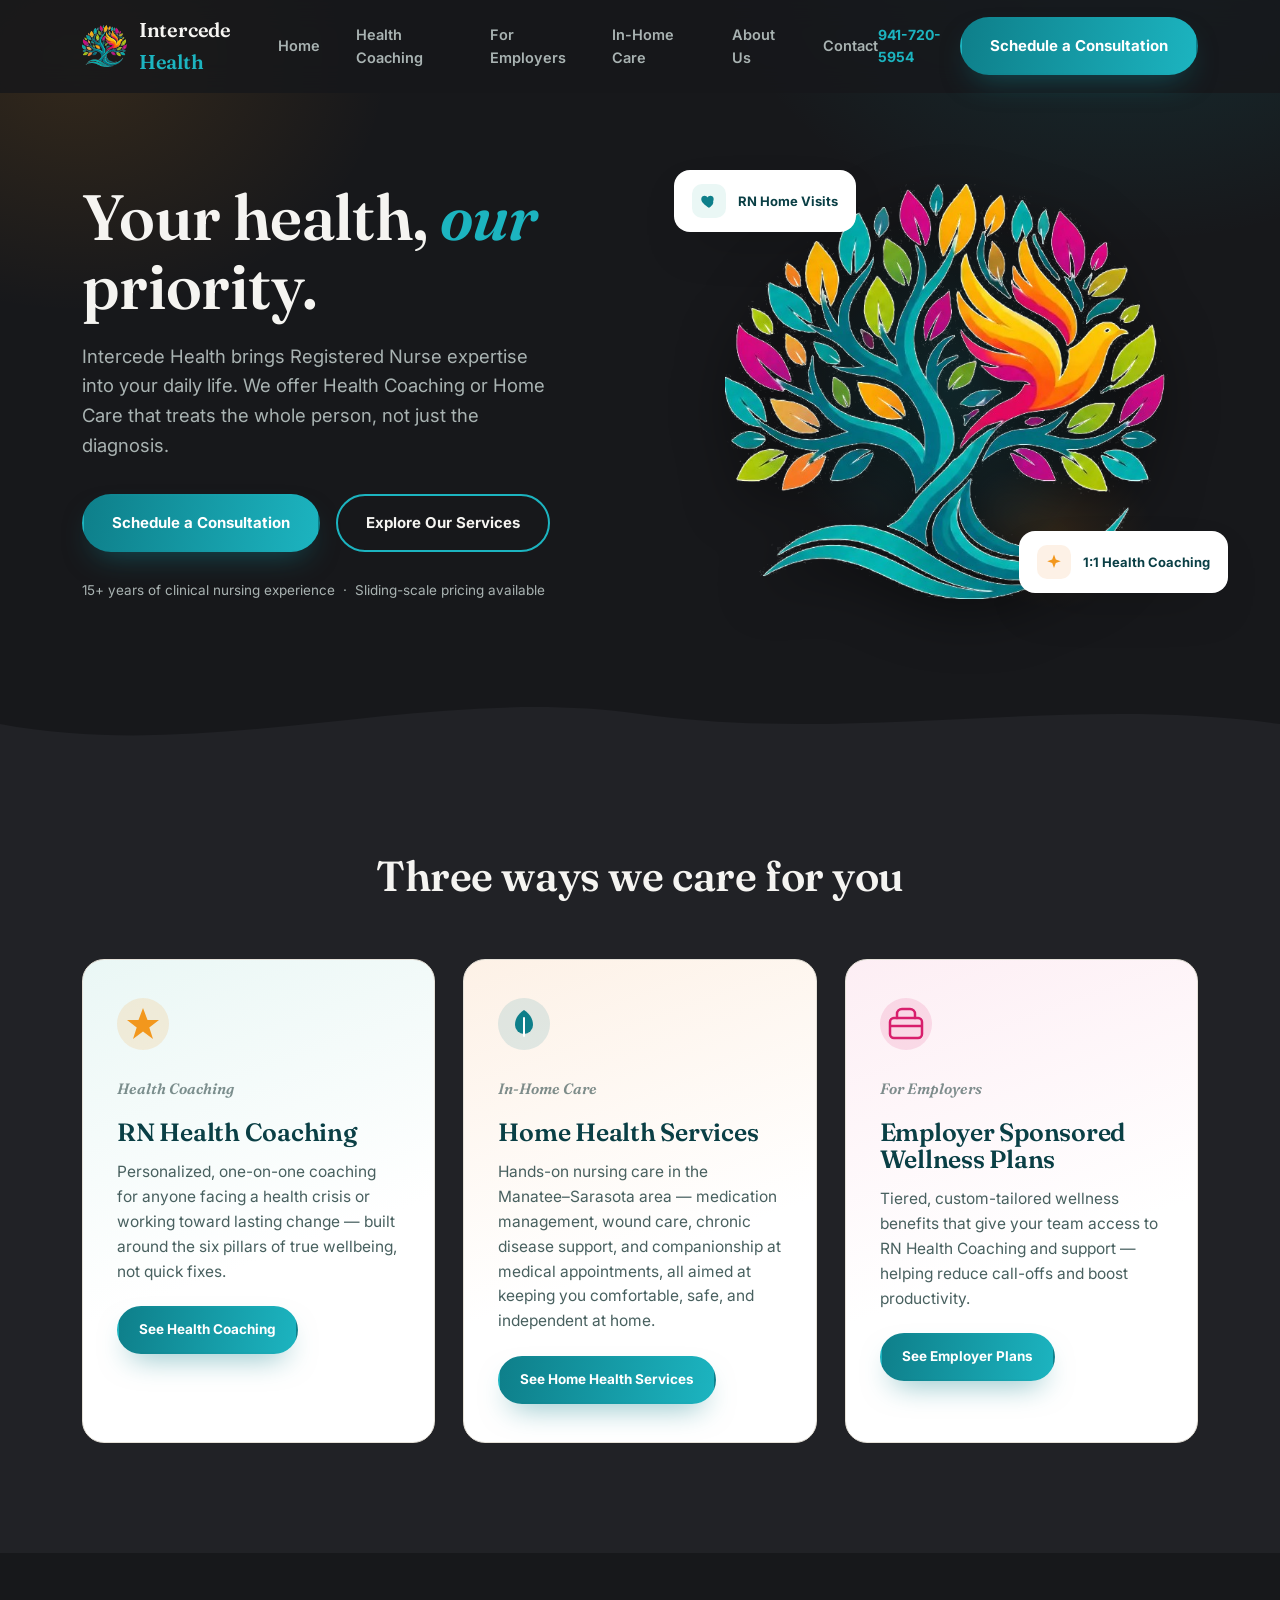
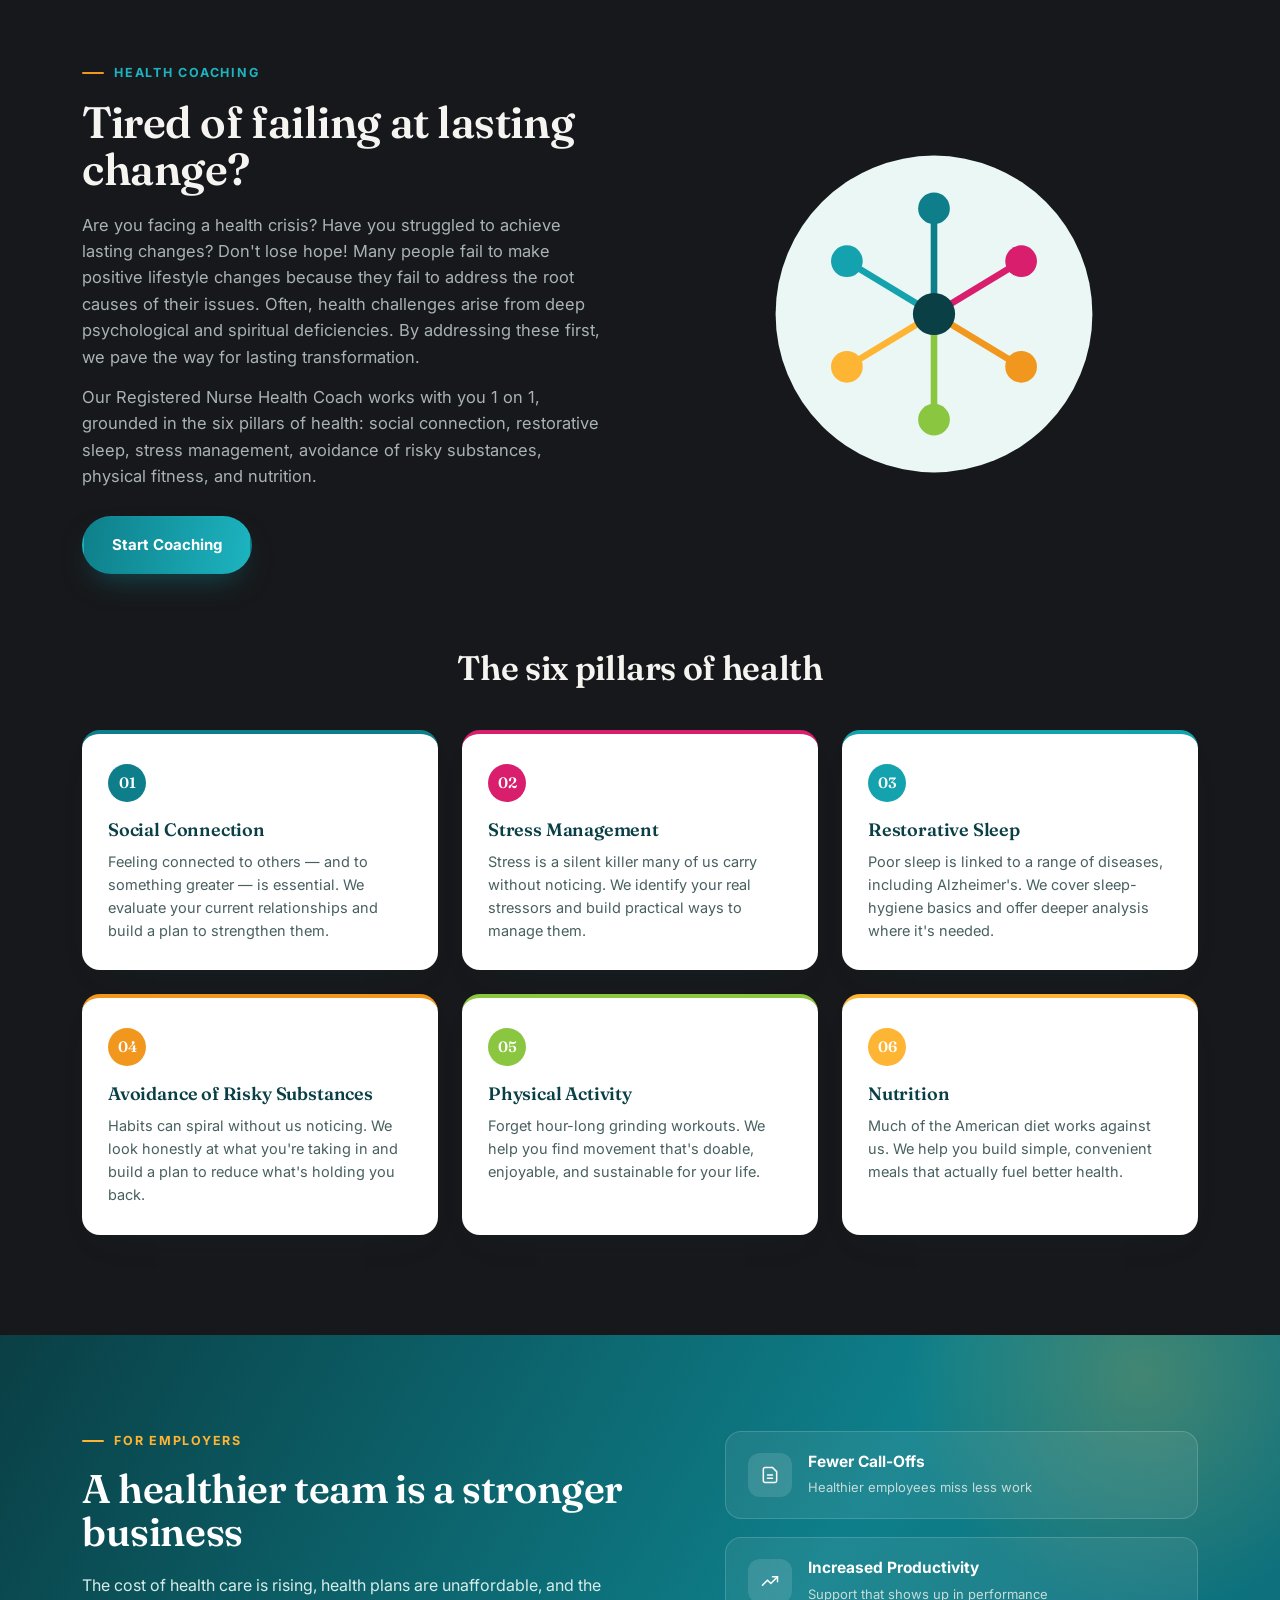
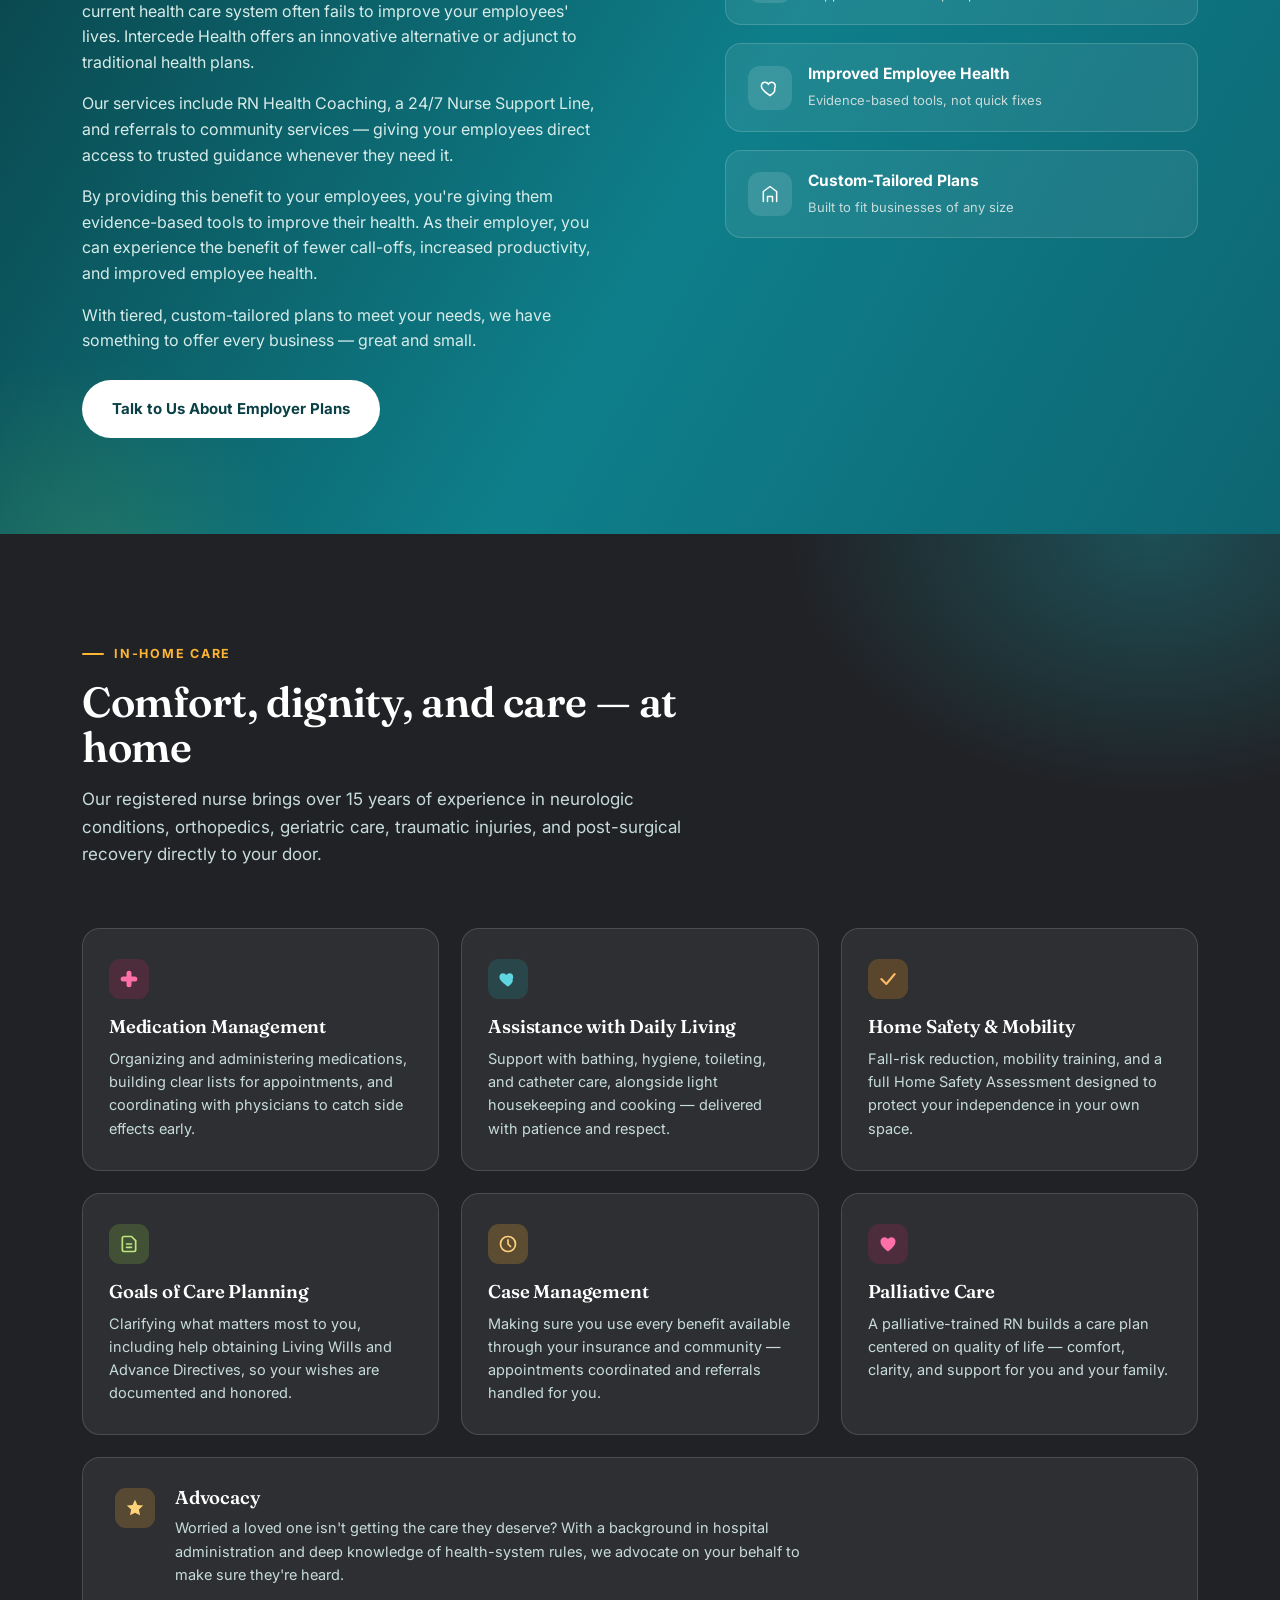
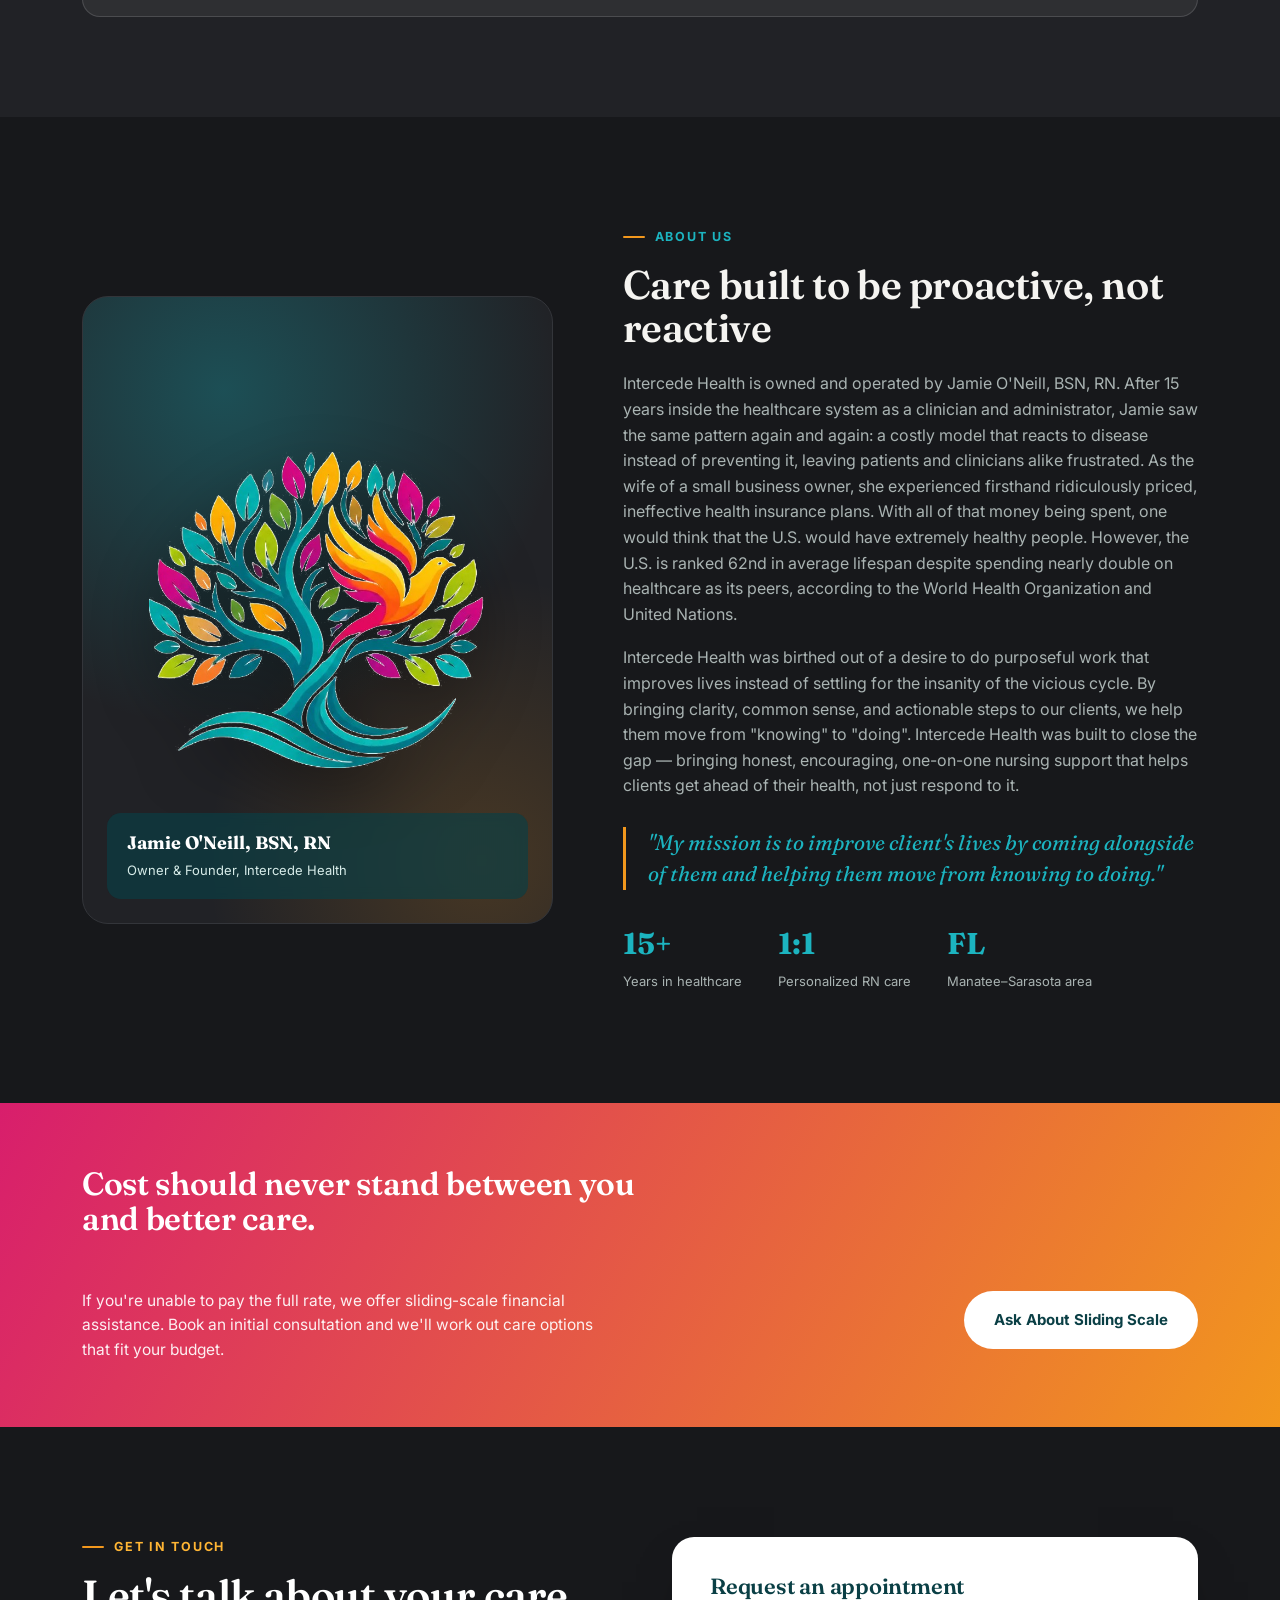
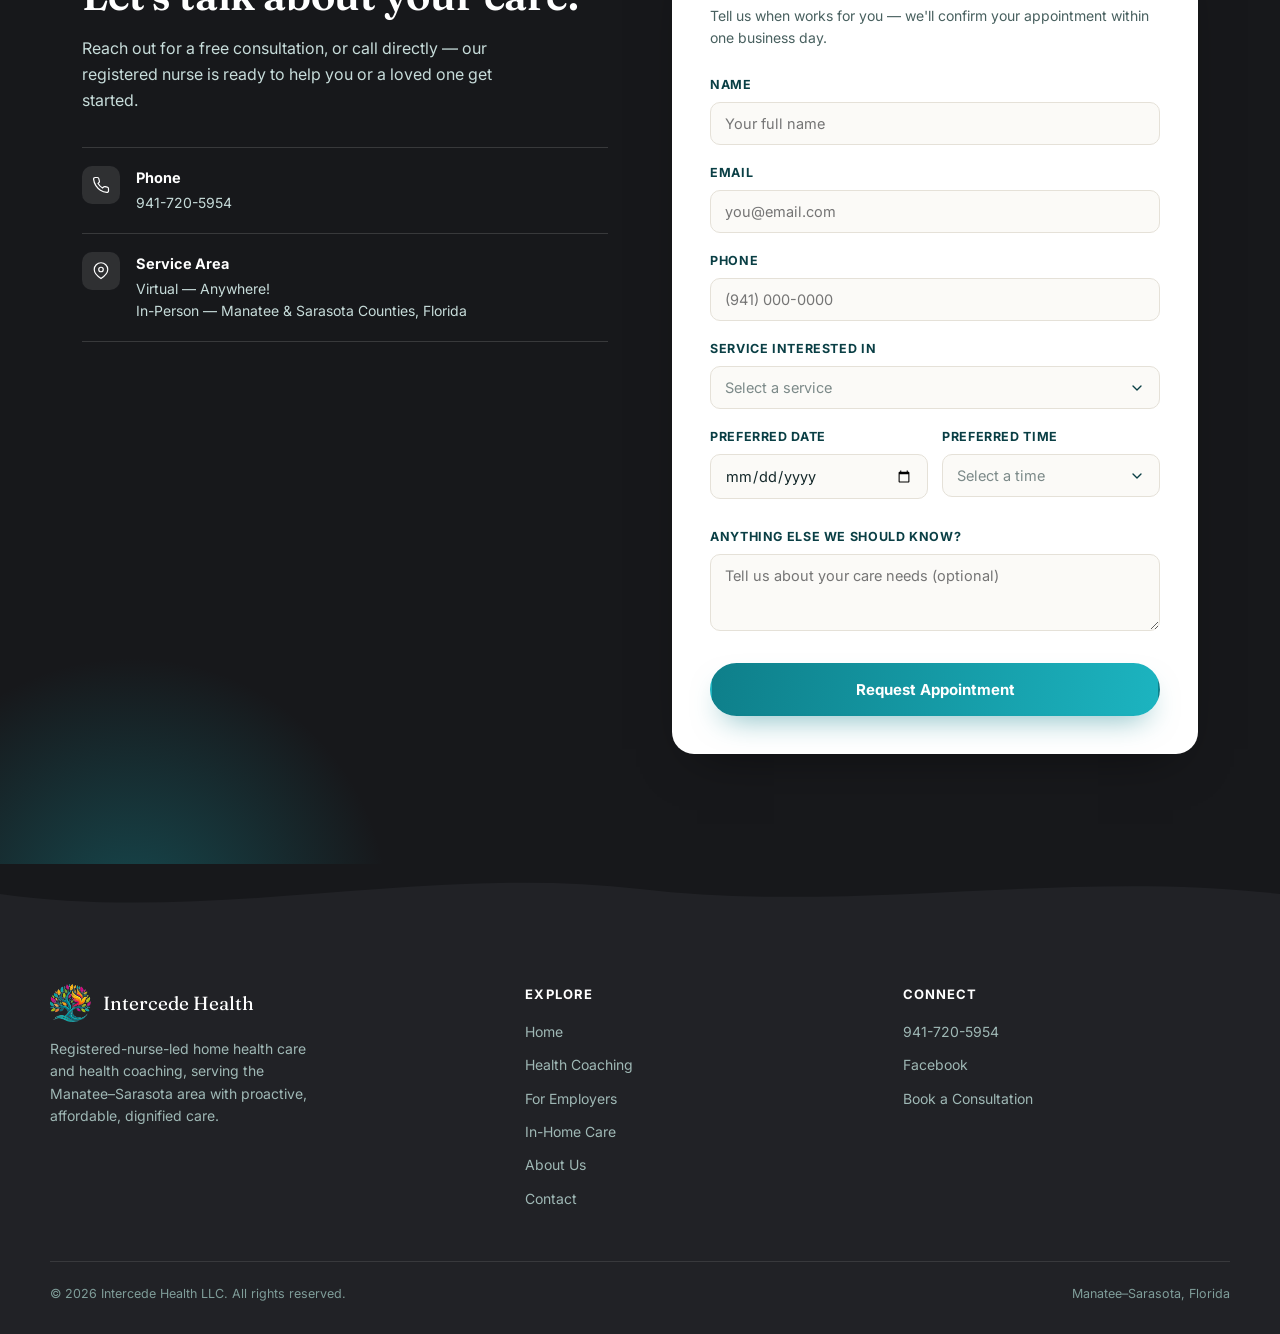
==== index.html @ 836ee320 "Rename index (37).html to index.html" ====
<!DOCTYPE html>
<html lang="en">
<head>
<meta charset="UTF-8">
<meta name="viewport" content="width=device-width, initial-scale=1.0">
<title>Intercede Health — Your Health, Our Priority</title>
<meta name="description" content="Registered-nurse-led in-home care and health coaching for the Manatee–Sarasota area. Proactive, dignified, affordable care from Intercede Health.">
<link rel="icon" type="image/png" id="favicon">
<link rel="preconnect" href="https://fonts.googleapis.com">
<link rel="preconnect" href="https://fonts.gstatic.com" crossorigin>
<link href="https://fonts.googleapis.com/css2?family=Fraunces:ital,opsz,wght@0,9..144,400;0,9..144,500;0,9..144,600;0,9..144,700;1,9..144,500&family=Inter:wght@400;500;600;700;800&display=swap" rel="stylesheet">
<style>
  :root{
    --teal-deep:   #0a3f45;
    --teal:        #0e7f8a;
    --teal-bright: #1cb4c0;
    --magenta:     #d81e6c;
    --orange:      #f2971d;
    --gold:        #ffb534;
    --green:       #8ac640;
    --cream:       #17181b;
    --paper:       #212226;
    --ink:         #f2f1ee;
    --ink-soft:    #a9b3b2;
    --heading:     #f5f4f1;
    --line:        #33353a;
    --line-light:  #e5e1d8;
    --ink-dark:    #14282a;
    --ink-soft-dark: #48605f;
    --shadow: 0 20px 50px -25px rgba(0,0,0,0.55);
    --ease: cubic-bezier(.22,1,.36,1);
  }

  *{margin:0;padding:0;box-sizing:border-box;}
  html{scroll-behavior:smooth;}
  body{
    font-family:'Inter',sans-serif;
    color:var(--ink);
    background:var(--cream);
    line-height:1.6;
    -webkit-font-smoothing:antialiased;
    overflow-x:hidden;
  }
  h1,h2,h3,h4{
    font-family:'Fraunces',serif;
    font-weight:600;
    line-height:1.08;
    letter-spacing:-0.01em;
    color:var(--heading);
  }
  a{color:inherit;text-decoration:none;}
  img{max-width:100%;display:block;}
  .wrap{max-width:1180px;margin:0 auto;padding:0 32px;}
  .eyebrow{
    font-family:'Inter',sans-serif;
    font-size:12.5px;
    font-weight:700;
    letter-spacing:0.14em;
    text-transform:uppercase;
    color:var(--teal-bright);
    display:flex;
    align-items:center;
    gap:10px;
    margin-bottom:16px;
  }
  .eyebrow::before{
    content:"";
    width:22px;height:2px;
    background:var(--orange);
    display:inline-block;
    border-radius:2px;
  }
  section{position:relative;}
  .btn{
    display:inline-flex;
    align-items:center;
    gap:10px;
    font-family:'Inter',sans-serif;
    font-weight:700;
    font-size:15px;
    padding:15px 28px;
    border-radius:100px;
    cursor:pointer;
    border:2px solid transparent;
    transition:transform .35s var(--ease), box-shadow .35s var(--ease), background .3s ease, color .3s ease;
    white-space:nowrap;
  }
  .btn-primary{
    background:linear-gradient(100deg,var(--teal) 0%, var(--teal-bright) 100%);
    color:#fff;
    box-shadow:0 14px 30px -12px rgba(14,127,138,0.55);
  }
  .btn-primary:hover{transform:translateY(-2px);box-shadow:0 18px 34px -12px rgba(14,127,138,0.65);}
  .btn-ghost{
    border-color:var(--teal-bright);
    color:var(--heading);
    background:transparent;
  }
  .btn-ghost:hover{background:var(--teal-bright);color:#0a1213;transform:translateY(-2px);}
  .btn-light{
    background:#fff;
    color:var(--teal-deep);
  }
  .btn-light:hover{transform:translateY(-2px);box-shadow:0 14px 30px -10px rgba(0,0,0,0.35);}

  /* ---------- NAV ---------- */
  header{
    position:fixed;top:0;left:0;right:0;z-index:100;
    background:rgba(23,24,27,0.82);
    backdrop-filter:blur(14px);
    -webkit-backdrop-filter:blur(14px);
    border-bottom:1px solid transparent;
    transition:border-color .3s ease, background .3s ease;
  }
  header.scrolled{border-bottom-color:var(--line);background:rgba(23,24,27,0.95);}
  .nav{
    display:flex;align-items:center;justify-content:space-between;
    padding:14px 32px;max-width:1180px;margin:0 auto;
  }
  .brand{display:flex;align-items:center;gap:12px;}
  .brand img{height:42px;width:auto;}
  .brand-word{font-family:'Fraunces',serif;font-weight:600;font-size:20px;color:var(--heading);letter-spacing:-0.01em;}
  .brand-word span{color:var(--teal-bright);}
  nav.links{display:flex;align-items:center;gap:36px;}
  nav.links a{
    font-size:14.5px;font-weight:600;color:var(--ink-soft);
    position:relative;padding:4px 0;
    transition:color .25s ease;
  }
  nav.links a::after{
    content:"";position:absolute;left:0;bottom:0;height:2px;width:0;
    background:var(--orange);transition:width .3s var(--ease);
  }
  nav.links a:hover{color:var(--teal-bright);}
  nav.links a:hover::after{width:100%;}
  .nav-cta{display:flex;align-items:center;gap:18px;}
  .nav-phone{font-size:14px;font-weight:700;color:var(--teal-bright);display:flex;align-items:center;gap:8px;}
  .burger{display:none;background:none;border:none;cursor:pointer;padding:6px;}
  .burger span{display:block;width:24px;height:2px;background:var(--heading);margin:5px 0;border-radius:2px;}
  .mobile-panel{
    display:none;position:fixed;inset:0;z-index:99;background:var(--cream);
    padding:110px 32px 40px;flex-direction:column;gap:26px;
  }
  .mobile-panel.open{display:flex;}
  .mobile-panel a{font-family:'Fraunces',serif;font-size:26px;color:var(--heading);}

  /* ---------- HERO ---------- */
  .hero{
    padding:140px 0 0;
    background:
      radial-gradient(680px 480px at 88% -6%, rgba(20,163,174,0.16), transparent 60%),
      radial-gradient(520px 420px at 6% 8%, rgba(242,151,29,0.13), transparent 60%),
      var(--cream);
    overflow:hidden;
  }
  .hero-grid{
    display:grid;grid-template-columns:1.05fr 0.95fr;gap:56px;align-items:center;
    max-width:1180px;margin:0 auto;padding:0 32px 40px;
  }
  .hero h1{font-size:clamp(38px,5vw,64px);margin-bottom:22px;}
  .hero h1 em{font-style:italic;color:var(--teal-bright);}
  .hero p.lead{font-size:18.5px;color:var(--ink-soft);max-width:480px;margin-bottom:34px;}
  .hero-actions{display:flex;gap:16px;flex-wrap:wrap;align-items:center;}
  .hero-note{margin-top:28px;display:flex;gap:14px;align-items:center;font-size:13.5px;color:var(--ink-soft);}

  .hero-art{position:relative;aspect-ratio:1/1;display:flex;align-items:center;justify-content:center;}
  .hero-art .logo-panel{
    position:relative;width:100%;height:100%;
    display:flex;align-items:center;justify-content:center;padding:6%;
    background:
      radial-gradient(closest-side, rgba(20,163,174,0.20), transparent 70%),
      radial-gradient(closest-side at 72% 78%, rgba(242,151,29,0.12), transparent 68%);
  }
  .hero-art .logo-panel img{width:100%;height:100%;object-fit:contain;filter:drop-shadow(0 14px 26px rgba(0,0,0,0.5));}
  .float-card{
    position:absolute;background:#fff;border-radius:16px;padding:14px 18px;
    box-shadow:var(--shadow);display:flex;align-items:center;gap:12px;
    font-size:13px;font-weight:700;color:var(--teal-deep);
    animation:bob 6s ease-in-out infinite;
  }
  .float-card.c1{top:6%;left:-4%;animation-delay:.2s;}
  .float-card.c2{bottom:10%;right:-6%;animation-delay:1.4s;}
  .float-card .ic{width:34px;height:34px;border-radius:10px;display:flex;align-items:center;justify-content:center;flex:none;}
  @keyframes bob{0%,100%{transform:translateY(0);}50%{transform:translateY(-10px);}}

  /* ---------- WAVE DIVIDER ---------- */
  .wave-div{display:block;width:100%;line-height:0;}
  .wave-div svg{width:100%;height:70px;display:block;}

  /* ---------- INTRO / TWO PILLARS ---------- */
  .intro{background:var(--paper);padding:100px 0 110px;}
  .intro-head{max-width:640px;margin:0 auto 60px;text-align:center;}
  .intro-head h2{font-size:clamp(30px,3.6vw,42px);}
  .intro-head p{color:var(--ink-soft);font-size:17px;margin-top:16px;}
  .pillars-two{display:grid;grid-template-columns:repeat(3,1fr);gap:28px;}
  .pillar-card{
    border-radius:22px;padding:38px 34px;position:relative;overflow:hidden;
    border:1px solid var(--line);
    transition:transform .4s var(--ease), box-shadow .4s var(--ease);
  }
  .pillar-card:hover{transform:translateY(-6px);box-shadow:var(--shadow);}
  .pillar-card{border-color:var(--line-light);}
  .pillar-card.a{background:linear-gradient(160deg,#eaf7f5 0%, #ffffff 60%);}
  .pillar-card.b{background:linear-gradient(160deg,#fdf1e6 0%, #ffffff 60%);}
  .pillar-card.c{background:linear-gradient(160deg,#fdeef4 0%, #ffffff 60%);}
  .pillar-num{
    font-family:'Fraunces',serif;font-style:italic;font-size:15px;font-weight:600;
    color:var(--ink-soft-dark);opacity:.7;margin-bottom:18px;display:block;
  }
  .pillar-card h3{font-size:25px;margin-bottom:14px;color:var(--teal-deep);}
  .pillar-card p{color:var(--ink-soft-dark);font-size:15.5px;margin-bottom:22px;}
  .pillar-card .btn{font-size:13.5px;padding:11px 20px;}
  .leaf-ic{width:52px;height:52px;margin-bottom:20px;}

  /* ---------- SERVICES (in-home care) ---------- */
  .services{background:var(--paper);padding:110px 0 100px;color:#fff;position:relative;}
  .services::before{
    content:"";position:absolute;inset:0;
    background:radial-gradient(560px 400px at 90% 0%, rgba(20,163,174,0.35), transparent 65%);
    pointer-events:none;
  }
  .services .intro-head h2{color:#fff;}
  .services .intro-head p{color:#c7dcda;}
  .services .eyebrow{color:var(--gold);}
  .services .eyebrow::before{background:var(--gold);}
  .svc-grid{display:grid;grid-template-columns:repeat(3,1fr);gap:22px;position:relative;z-index:1;}
  .svc-card{
    background:rgba(255,255,255,0.06);
    border:1px solid rgba(255,255,255,0.14);
    border-radius:18px;padding:30px 26px;
    transition:transform .35s var(--ease), background .35s ease, border-color .35s ease;
  }
  .svc-card:hover{transform:translateY(-5px);background:rgba(255,255,255,0.1);border-color:rgba(255,255,255,0.3);}
  .svc-dot{width:40px;height:40px;border-radius:11px;margin-bottom:18px;display:flex;align-items:center;justify-content:center;}
  .svc-card h4{color:#fff;font-size:18.5px;margin-bottom:10px;font-weight:600;}
  .svc-card p{color:#c7dcda;font-size:14.5px;}

  /* ---------- COACHING / SIX PILLARS ---------- */
  .coaching{background:var(--cream);padding:110px 0 100px;}
  .coach-top{display:grid;grid-template-columns:1fr 1fr;gap:60px;align-items:center;margin-bottom:76px;}
  .coach-top h2{font-size:clamp(30px,3.6vw,44px);margin-bottom:18px;}
  .coach-top p{color:var(--ink-soft);font-size:16.5px;margin-bottom:14px;}
  .coach-visual{position:relative;aspect-ratio:4/3;}
  .coach-visual svg{width:100%;height:100%;}

  .pillar-cluster{display:grid;grid-template-columns:repeat(3,1fr);gap:24px;}
  .leaf-card{
    background:#fff;border-radius:18px;padding:30px 26px 28px;
    border-top:4px solid var(--c);
    box-shadow:0 16px 34px -22px rgba(10,63,69,0.28);
    transition:transform .35s var(--ease), box-shadow .35s var(--ease);
  }
  .leaf-card:hover{transform:translateY(-6px);box-shadow:var(--shadow);}
  .leaf-num{
    width:38px;height:38px;border-radius:50%;background:var(--c);
    color:#fff;display:flex;align-items:center;justify-content:center;
    font-family:'Fraunces',serif;font-weight:600;font-size:15px;margin-bottom:18px;
  }
  .leaf-card h4{font-size:18px;margin-bottom:10px;color:var(--teal-deep);}
  .leaf-card p{font-size:14.5px;color:var(--ink-soft-dark);}

  /* ---------- EMPLOYERS ---------- */
  .employers{
    background:linear-gradient(120deg,var(--teal-deep) 0%, var(--teal) 55%, #0d6672 100%);
    padding:96px 0;color:#fff;position:relative;overflow:hidden;
  }
  .employers::before{
    content:"";position:absolute;right:-8%;top:-25%;width:480px;height:480px;border-radius:50%;
    background:radial-gradient(circle,rgba(255,181,52,0.22),transparent 70%);
    pointer-events:none;
  }
  .employers::after{
    content:"";position:absolute;left:-10%;bottom:-30%;width:420px;height:420px;border-radius:50%;
    background:radial-gradient(circle,rgba(138,198,64,0.16),transparent 70%);
    pointer-events:none;
  }
  .employers .eyebrow{color:var(--gold);}
  .employers .eyebrow::before{background:var(--gold);}
  .employers-grid{display:grid;grid-template-columns:1.1fr 0.9fr;gap:64px;align-items:start;position:relative;z-index:1;}
  .employers h2{color:#fff;font-size:clamp(28px,3.4vw,40px);margin-bottom:20px;}
  .employers p{color:#d7ece9;font-size:16px;margin-bottom:16px;max-width:520px;}
  .employers .btn{margin-top:10px;}
  .employer-stats{display:flex;flex-direction:column;gap:18px;}
  .employer-stat{
    display:flex;align-items:center;gap:16px;
    background:rgba(255,255,255,0.07);border:1px solid rgba(255,255,255,0.16);
    border-radius:16px;padding:18px 22px;
  }
  .employer-stat .ic{
    width:44px;height:44px;border-radius:12px;background:rgba(255,255,255,0.12);
    display:flex;align-items:center;justify-content:center;flex:none;
  }
  .employer-stat strong{display:block;font-size:15.5px;color:#fff;font-weight:700;}
  .employer-stat span{font-size:13px;color:#c7dcda;}

  /* ---------- ABOUT / FOUNDER ---------- */
  .about{background:var(--cream);padding:110px 0;}
  .about-grid{display:grid;grid-template-columns:0.9fr 1.1fr;gap:70px;align-items:center;}
  .founder-art{position:relative;aspect-ratio:3/4;border-radius:26px;overflow:hidden;
    background:
      radial-gradient(120% 90% at 30% 15%, rgba(20,163,174,0.35), transparent 60%),
      radial-gradient(90% 70% at 85% 90%, rgba(242,151,29,0.18), transparent 65%),
      var(--paper);
    border:1px solid var(--line);
    display:flex;align-items:center;justify-content:center;padding:14%;
  }
  .founder-art img{position:relative;width:100%;height:auto;object-fit:contain;filter:drop-shadow(0 18px 30px rgba(0,0,0,0.45));}
  .founder-caption{
    position:absolute;left:24px;right:24px;bottom:24px;
    background:rgba(10,63,69,0.65);backdrop-filter:blur(6px);
    border-radius:14px;padding:16px 20px;color:#fff;
  }
  .founder-caption strong{font-family:'Fraunces',serif;font-size:18px;display:block;}
  .founder-caption span{font-size:13px;color:#d7ece9;}
  .about-copy h2{font-size:clamp(28px,3.4vw,40px);margin-bottom:22px;}
  .about-copy p{color:var(--ink-soft);font-size:16px;margin-bottom:18px;}
  .about-copy blockquote{
    font-family:'Fraunces',serif;font-style:italic;font-size:21px;color:var(--teal-bright);
    border-left:3px solid var(--orange);padding-left:22px;margin:28px 0;line-height:1.5;
  }
  .about-stats{display:flex;gap:36px;margin-top:30px;flex-wrap:wrap;}
  .about-stats div strong{font-family:'Fraunces',serif;font-size:30px;color:var(--teal-bright);display:block;}
  .about-stats div span{font-size:13px;color:var(--ink-soft);}

  /* ---------- SLIDING SCALE ---------- */
  .scale{
    background:linear-gradient(120deg,var(--magenta) 0%, var(--orange) 100%);
    padding:64px 0;color:#fff;
  }
  .scale-inner{display:flex;align-items:center;justify-content:space-between;gap:40px;flex-wrap:wrap;}
  .scale h3{color:#fff;font-size:clamp(24px,3vw,32px);max-width:560px;}
  .scale p{max-width:520px;font-size:15.5px;color:rgba(255,255,255,0.92);margin-top:12px;}

  /* ---------- CONTACT ---------- */
  .contact{background:var(--cream);padding:110px 0;color:#fff;position:relative;overflow:hidden;}
  .contact::before{
    content:"";position:absolute;left:-10%;bottom:-30%;width:520px;height:520px;border-radius:50%;
    background:radial-gradient(circle,rgba(20,163,174,0.35),transparent 70%);
  }
  .contact-grid{display:grid;grid-template-columns:1fr 1fr;gap:64px;position:relative;z-index:1;}
  .contact-copy h2{color:#fff;font-size:clamp(28px,3.4vw,42px);margin-bottom:18px;}
  .contact-copy p{color:#c7dcda;font-size:16px;max-width:440px;margin-bottom:34px;}
  .info-row{display:flex;gap:16px;align-items:flex-start;padding:18px 0;border-top:1px solid rgba(255,255,255,0.14);}
  .info-row:last-child{border-bottom:1px solid rgba(255,255,255,0.14);}
  .info-ic{width:38px;height:38px;border-radius:10px;background:rgba(255,255,255,0.1);display:flex;align-items:center;justify-content:center;flex:none;}
  .info-row strong{display:block;font-size:14.5px;color:#fff;margin-bottom:3px;}
  .info-row span, .info-row div{font-size:14px;color:#c7dcda;}

  .form-card{
    background:#fff;border-radius:22px;padding:38px;box-shadow:var(--shadow);color:var(--ink-dark);
  }
  .form-card h3{color:var(--teal-deep);font-size:22px;margin-bottom:6px;}
  .form-card p.sub{color:var(--ink-soft-dark);font-size:14px;margin-bottom:26px;}
  .field{margin-bottom:18px;}
  .field label{display:block;font-size:12.5px;font-weight:700;color:var(--teal-deep);margin-bottom:7px;text-transform:uppercase;letter-spacing:.05em;}
  .field input, .field textarea, .field select{
    width:100%;border:1.5px solid var(--line-light);border-radius:10px;padding:12px 14px;
    font-family:'Inter',sans-serif;font-size:14.5px;color:var(--ink-dark);background:#fbfaf7;
    transition:border-color .25s ease, background .25s ease;
    appearance:none;-webkit-appearance:none;
  }
  .field select{
    background-image:url("data:image/svg+xml,%3Csvg xmlns='http://www.w3.org/2000/svg' viewBox='0 0 24 24' fill='none' stroke='%230a3f45' stroke-width='2' stroke-linecap='round' stroke-linejoin='round'%3E%3Cpolyline points='6 9 12 15 18 9'%3E%3C/polyline%3E%3C/svg%3E");
    background-repeat:no-repeat;background-position:right 14px center;background-size:16px;
    padding-right:40px;cursor:pointer;
  }
  .field select:invalid{color:#7c8a89;}
  .field input:focus, .field textarea:focus, .field select:focus{outline:none;border-color:var(--teal-bright);background:#fff;}
  .field-row{display:grid;grid-template-columns:1fr 1fr;gap:14px;}
  .field-note{font-size:12.5px;color:var(--ink-soft-dark);margin:-8px 0 18px;}
  .form-card .btn{width:100%;justify-content:center;margin-top:6px;}
  .form-card .btn:disabled{opacity:.7;cursor:default;transform:none;}
  .field-error{
    display:none;margin-top:12px;font-size:13px;color:#c0392b;text-align:center;
  }
  .field-error a{color:#c0392b;font-weight:700;text-decoration:underline;}
  .form-success{display:none;text-align:center;padding:20px 0 6px;}
  .form-success.show{display:block;}
  .form-success .check{
    width:54px;height:54px;border-radius:50%;background:rgba(138,198,64,0.16);
    display:flex;align-items:center;justify-content:center;margin:0 auto 16px;
  }
  .form-success h3{color:var(--teal-deep);font-size:20px;margin-bottom:8px;}
  .form-success p{color:var(--ink-soft-dark);font-size:14.5px;max-width:320px;margin:0 auto;}

  @media (max-width:520px){
    .field-row{grid-template-columns:1fr;}
  }

  /* ---------- FOOTER ---------- */
  footer{background:var(--paper);color:#cfe3e1;padding-top:0;}
  .foot-wave svg{width:100%;height:60px;display:block;}
  .foot-main{padding:60px 0 40px;display:grid;grid-template-columns:1.3fr 1fr 1fr;gap:50px;}
  .foot-brand{display:flex;align-items:center;gap:12px;margin-bottom:16px;}
  .foot-brand img{height:38px;}
  .foot-brand span{font-family:'Fraunces',serif;font-size:19px;color:#fff;}
  .foot-main p{font-size:14px;color:#9fb8b5;max-width:280px;}
  .foot-col h5{font-size:13px;text-transform:uppercase;letter-spacing:.08em;color:#fff;margin-bottom:16px;}
  .foot-col a{display:block;font-size:14px;color:#9fb8b5;margin-bottom:11px;transition:color .2s ease;}
  .foot-col a:hover{color:var(--gold);}
  .foot-bottom{
    border-top:1px solid rgba(255,255,255,0.1);padding:22px 0 30px;
    display:flex;justify-content:space-between;align-items:center;flex-wrap:wrap;gap:12px;
    font-size:12.5px;color:#7f9d99;
  }

  /* reveal */
  .reveal{opacity:0;transform:translateY(26px);transition:opacity .8s var(--ease), transform .8s var(--ease);}
  .reveal.in{opacity:1;transform:translateY(0);}

  @media (prefers-reduced-motion: reduce){
    .reveal{opacity:1;transform:none;transition:none;}
    .float-card{animation:none;}
  }

  @media (max-width:980px){
    nav.links,.nav-phone{display:none;}
    .nav-cta .btn-primary{display:none;}
    .burger{display:block;}
    .hero-grid{grid-template-columns:1fr;}
    .hero-art{max-width:420px;margin:40px auto 0;}
    .pillars-two{grid-template-columns:1fr;}
    .svc-grid{grid-template-columns:repeat(2,1fr);}
    .coach-top{grid-template-columns:1fr;}
    .coach-visual{order:-1;max-width:360px;margin:0 auto;}
    .pillar-cluster{grid-template-columns:repeat(2,1fr);}
    .about-grid{grid-template-columns:1fr;}
    .founder-art{max-width:360px;margin:0 auto;}
    .contact-grid{grid-template-columns:1fr;}
    .foot-main{grid-template-columns:1fr;}
    .employers-grid{grid-template-columns:1fr;gap:40px;}
  }
  @media (max-width:600px){
    .wrap{padding:0 22px;}
    .hero{padding-top:112px;}
    .svc-grid{grid-template-columns:1fr;}
    .pillar-cluster{grid-template-columns:1fr;}
    .scale-inner{flex-direction:column;align-items:flex-start;}
    .about-stats{gap:26px;}
    .form-card{padding:28px 24px;}
    .intro, .services, .coaching, .about{padding-top:72px;padding-bottom:72px;}
    .contact{padding-top:80px;padding-bottom:80px;}
    .employers{padding-top:72px;padding-bottom:72px;}
  }
</style>
</head>
<body>

<header id="siteHeader">
  <div class="nav">
    <a href="#top" class="brand">
      <img class="site-logo" width="45" height="42" alt="Intercede Health logo — a tree of colorful leaves rising into a phoenix, above a teal wave">
      <span class="brand-word">Intercede <span>Health</span></span>
    </a>
    <nav class="links">
      <a href="#home">Home</a>
      <a href="#health-coaching">Health Coaching</a>
      <a href="#employers">For Employers</a>
      <a href="#in-home-care">In-Home Care</a>
      <a href="#about">About Us</a>
      <a href="#contact">Contact</a>
    </nav>
    <div class="nav-cta">
      <a href="tel:19417205954" class="nav-phone">941-720-5954</a>
      <a href="#contact" class="btn btn-primary">Schedule a Consultation</a>
      <button class="burger" id="burgerBtn" aria-label="Open menu"><span></span><span></span><span></span></button>
    </div>
  </div>
</header>

<div class="mobile-panel" id="mobilePanel">
  <a href="#home">Home</a>
  <a href="#health-coaching">Health Coaching</a>
  <a href="#employers">For Employers</a>
  <a href="#in-home-care">In-Home Care</a>
  <a href="#about">About Us</a>
  <a href="#contact">Contact</a>
  <a href="tel:19417205954" class="btn btn-primary" style="align-self:flex-start;margin-top:10px;">Call 941-720-5954</a>
</div>

<main id="top">

  <!-- HERO -->
  <section class="hero" id="home">
    <div class="hero-grid">
      <div class="reveal in">
        <h1>Your health, <em>our</em> priority.</h1>
        <p class="lead">Intercede Health brings Registered Nurse expertise into your daily life. We offer Health Coaching or Home Care that treats the whole person, not just the diagnosis.</p>
        <div class="hero-actions">
          <a href="#contact" class="btn btn-primary">Schedule a Consultation</a>
          <a href="#in-home-care" class="btn btn-ghost">Explore Our Services</a>
        </div>
        <div class="hero-note">15+ years of clinical nursing experience &nbsp;·&nbsp; Sliding-scale pricing available</div>
      </div>

      <div class="hero-art">
        <div class="logo-panel">
          <img class="site-logo" alt="Intercede Health logo — a tree of colorful leaves rising into a phoenix, above a teal wave">
        </div>
        <div class="float-card c1">
          <div class="ic" style="background:#eaf7f5;">
            <svg width="18" height="18" viewBox="0 0 24 24" fill="none"><path d="M12 21s-7-4.35-9.5-8.5C.6 8.9 2.4 5 6 5c2 0 3.3 1.1 4 2.3C10.7 6.1 12 5 14 5c3.6 0 5.4 3.9 3.5 7.5C19 16.65 12 21 12 21z" fill="#0e7f8a"/></svg>
          </div>
          RN Home Visits
        </div>
        <div class="float-card c2">
          <div class="ic" style="background:#fdf1e6;">
            <svg width="18" height="18" viewBox="0 0 24 24" fill="none"><path d="M12 2l2.4 6.6L21 11l-6.6 2.4L12 20l-2.4-6.6L3 11l6.6-2.4L12 2z" fill="#f2971d"/></svg>
          </div>
          1:1 Health Coaching
        </div>
      </div>
    </div>

    <div class="wave-div">
      <svg viewBox="0 0 1440 70" preserveAspectRatio="none"><path d="M0,40 C 240,80 480,0 720,30 C 960,60 1200,10 1440,40 L1440,70 L0,70 Z" style="fill:var(--paper);"/></svg>
    </div>
  </section>

  <!-- INTRO / THREE PILLARS -->
  <section class="intro">
    <div class="wrap">
      <div class="intro-head reveal">
        <h2>Three ways we care for you</h2>
      </div>

      <div class="pillars-two">
        <div class="pillar-card a reveal">
          <svg class="leaf-ic" viewBox="0 0 52 52" fill="none"><circle cx="26" cy="26" r="26" fill="#f2971d" opacity="0.14"/><path d="M26 10l4.5 12H42l-9.7 7.4L36 41 26 33.4 16 41l3.7-11.6L10 22h11.5L26 10z" fill="#f2971d"/></svg>
          <span class="pillar-num">Health Coaching</span>
          <h3>RN Health Coaching</h3>
          <p>Personalized, one-on-one coaching for anyone facing a health crisis or working toward lasting change — built around the six pillars of true wellbeing, not quick fixes.</p>
          <a href="#health-coaching" class="btn btn-primary">See Health Coaching</a>
        </div>
        <div class="pillar-card b reveal">
          <svg class="leaf-ic" viewBox="0 0 52 52" fill="none"><circle cx="26" cy="26" r="26" fill="#0e7f8a" opacity="0.12"/><path d="M26 12c6 4 9 9 9 15a9 9 0 0 1-18 0c0-6 3-11 9-15z" fill="#0e7f8a"/><path d="M26 20v18" stroke="#fff" stroke-width="2" stroke-linecap="round"/></svg>
          <span class="pillar-num">In-Home Care</span>
          <h3>Home Health Services</h3>
          <p>Hands-on nursing care in the Manatee–Sarasota area — medication management, wound care, chronic disease support, and companionship at medical appointments, all aimed at keeping you comfortable, safe, and independent at home.</p>
          <a href="#in-home-care" class="btn btn-primary">See Home Health Services</a>
        </div>
        <div class="pillar-card c reveal">
          <svg class="leaf-ic" viewBox="0 0 52 52" fill="none"><circle cx="26" cy="26" r="26" fill="#d81e6c" opacity="0.12"/><path d="M17 20V16a5 5 0 0 1 5-5h8a5 5 0 0 1 5 5v4" stroke="#d81e6c" stroke-width="2.5" fill="none" stroke-linecap="round"/><rect x="10" y="20" width="32" height="20" rx="4" stroke="#d81e6c" stroke-width="2.5" fill="none"/><path d="M10 28h32" stroke="#d81e6c" stroke-width="2.5"/></svg>
          <span class="pillar-num">For Employers</span>
          <h3>Employer Sponsored Wellness Plans</h3>
          <p>Tiered, custom-tailored wellness benefits that give your team access to RN Health Coaching and support — helping reduce call-offs and boost productivity.</p>
          <a href="#employers" class="btn btn-primary">See Employer Plans</a>
        </div>
      </div>
    </div>
  </section>

  <!-- HEALTH COACHING -->
  <section class="coaching" id="health-coaching">
    <div class="wrap">
      <div class="coach-top">
        <div class="reveal">
          <div class="eyebrow">Health Coaching</div>
          <h2>Tired of failing at lasting change?</h2>
          <p>Are you facing a health crisis? Have you struggled to achieve lasting changes? Don't lose hope! Many people fail to make positive lifestyle changes because they fail to address the root causes of their issues. Often, health challenges arise from deep psychological and spiritual deficiencies. By addressing these first, we pave the way for lasting transformation.</p>
          <p>Our Registered Nurse Health Coach works with you 1 on 1, grounded in the six pillars of health: social connection, restorative sleep, stress management, avoidance of risky substances, physical fitness, and nutrition.</p>
          <a href="#contact" class="btn btn-primary" style="margin-top:12px;">Start Coaching</a>
        </div>
        <div class="coach-visual reveal">
          <svg viewBox="0 0 400 300" fill="none" xmlns="http://www.w3.org/2000/svg">
            <circle cx="200" cy="150" r="120" fill="#eaf7f5"/>
            <g stroke-width="5" stroke-linecap="round" fill="none">
              <path d="M200 150 L200 70" stroke="#0e7f8a"/>
              <path d="M200 150 L266 110" stroke="#d81e6c"/>
              <path d="M200 150 L266 190" stroke="#f2971d"/>
              <path d="M200 150 L200 230" stroke="#8ac640"/>
              <path d="M200 150 L134 190" stroke="#ffb534"/>
              <path d="M200 150 L134 110" stroke="#14a3ae"/>
            </g>
            <circle cx="200" cy="150" r="16" fill="#0a3f45"/>
            <circle cx="200" cy="70" r="12" fill="#0e7f8a"/>
            <circle cx="266" cy="110" r="12" fill="#d81e6c"/>
            <circle cx="266" cy="190" r="12" fill="#f2971d"/>
            <circle cx="200" cy="230" r="12" fill="#8ac640"/>
            <circle cx="134" cy="190" r="12" fill="#ffb534"/>
            <circle cx="134" cy="110" r="12" fill="#14a3ae"/>
          </svg>
        </div>
      </div>

      <div class="intro-head reveal" style="margin-bottom:44px;">
        <h2 style="font-size:clamp(26px,3vw,34px);">The six pillars of health</h2>
      </div>

      <div class="pillar-cluster">
        <div class="leaf-card reveal" style="--c:#0e7f8a;">
          <div class="leaf-num">01</div>
          <h4>Social Connection</h4>
          <p>Feeling connected to others — and to something greater — is essential. We evaluate your current relationships and build a plan to strengthen them.</p>
        </div>
        <div class="leaf-card reveal" style="--c:#d81e6c;">
          <div class="leaf-num">02</div>
          <h4>Stress Management</h4>
          <p>Stress is a silent killer many of us carry without noticing. We identify your real stressors and build practical ways to manage them.</p>
        </div>
        <div class="leaf-card reveal" style="--c:#14a3ae;">
          <div class="leaf-num">03</div>
          <h4>Restorative Sleep</h4>
          <p>Poor sleep is linked to a range of diseases, including Alzheimer's. We cover sleep-hygiene basics and offer deeper analysis where it's needed.</p>
        </div>
        <div class="leaf-card reveal" style="--c:#f2971d;">
          <div class="leaf-num">04</div>
          <h4>Avoidance of Risky Substances</h4>
          <p>Habits can spiral without us noticing. We look honestly at what you're taking in and build a plan to reduce what's holding you back.</p>
        </div>
        <div class="leaf-card reveal" style="--c:#8ac640;">
          <div class="leaf-num">05</div>
          <h4>Physical Activity</h4>
          <p>Forget hour-long grinding workouts. We help you find movement that's doable, enjoyable, and sustainable for your life.</p>
        </div>
        <div class="leaf-card reveal" style="--c:#ffb534;">
          <div class="leaf-num">06</div>
          <h4>Nutrition</h4>
          <p>Much of the American diet works against us. We help you build simple, convenient meals that actually fuel better health.</p>
        </div>
      </div>
    </div>
  </section>

  <!-- EMPLOYERS -->
  <section class="employers" id="employers">
    <div class="wrap employers-grid">
      <div class="reveal">
        <div class="eyebrow">For Employers</div>
        <h2>A healthier team is a stronger business</h2>
        <p>The cost of health care is rising, health plans are unaffordable, and the current health care system often fails to improve your employees' lives. Intercede Health offers an innovative alternative or adjunct to traditional health plans.</p>
        <p>Our services include RN Health Coaching, a 24/7 Nurse Support Line, and referrals to community services — giving your employees direct access to trusted guidance whenever they need it.</p>
        <p>By providing this benefit to your employees, you're giving them evidence-based tools to improve their health. As their employer, you can experience the benefit of fewer call-offs, increased productivity, and improved employee health.</p>
        <p>With tiered, custom-tailored plans to meet your needs, we have something to offer every business — great and small.</p>
        <a href="#contact" class="btn btn-light">Talk to Us About Employer Plans</a>
      </div>

      <div class="employer-stats reveal">
        <div class="employer-stat">
          <div class="ic"><svg width="20" height="20" viewBox="0 0 24 24" fill="none"><path d="M4 19V5a2 2 0 0 1 2-2h9l5 5v11a2 2 0 0 1-2 2H6a2 2 0 0 1-2-2z" stroke="#fff" stroke-width="1.8"/><path d="M9 12h6M9 16h6" stroke="#fff" stroke-width="1.8" stroke-linecap="round"/></svg></div>
          <div>
            <strong>Fewer Call-Offs</strong>
            <span>Healthier employees miss less work</span>
          </div>
        </div>
        <div class="employer-stat">
          <div class="ic"><svg width="20" height="20" viewBox="0 0 24 24" fill="none"><path d="M3 17l6-6 4 4 8-8" stroke="#fff" stroke-width="1.8" stroke-linecap="round" stroke-linejoin="round"/><path d="M15 7h6v6" stroke="#fff" stroke-width="1.8" stroke-linecap="round" stroke-linejoin="round"/></svg></div>
          <div>
            <strong>Increased Productivity</strong>
            <span>Support that shows up in performance</span>
          </div>
        </div>
        <div class="employer-stat">
          <div class="ic"><svg width="20" height="20" viewBox="0 0 24 24" fill="none"><path d="M12 21s-7-4.35-9.5-8.5C.6 8.9 2.4 5 6 5c2 0 3.3 1.1 4 2.3C10.7 6.1 12 5 14 5c3.6 0 5.4 3.9 3.5 7.5C19 16.65 12 21 12 21z" stroke="#fff" stroke-width="1.8"/></svg></div>
          <div>
            <strong>Improved Employee Health</strong>
            <span>Evidence-based tools, not quick fixes</span>
          </div>
        </div>
        <div class="employer-stat">
          <div class="ic"><svg width="20" height="20" viewBox="0 0 24 24" fill="none"><path d="M4 21V9l8-6 8 6v12" stroke="#fff" stroke-width="1.8" stroke-linecap="round" stroke-linejoin="round"/><path d="M9 21v-6h6v6" stroke="#fff" stroke-width="1.8" stroke-linecap="round" stroke-linejoin="round"/></svg></div>
          <div>
            <strong>Custom-Tailored Plans</strong>
            <span>Built to fit businesses of any size</span>
          </div>
        </div>
      </div>
    </div>
  </section>

  <!-- IN-HOME CARE SERVICES -->
  <section class="services" id="in-home-care">
    <div class="wrap">
      <div class="intro-head reveal" style="margin-left:0;text-align:left;max-width:640px;">
        <div class="eyebrow">In-Home Care</div>
        <h2>Comfort, dignity, and care — at home</h2>
        <p>Our registered nurse brings over 15 years of experience in neurologic conditions, orthopedics, geriatric care, traumatic injuries, and post-surgical recovery directly to your door.</p>
      </div>

      <div class="svc-grid">
        <div class="svc-card reveal">
          <div class="svc-dot" style="background:rgba(216,30,108,0.18);">
            <svg width="20" height="20" viewBox="0 0 24 24" fill="none"><rect x="9" y="2" width="6" height="20" rx="3" fill="#ff6fa8"/><rect x="2" y="9" width="20" height="6" rx="3" fill="#ff6fa8"/></svg>
          </div>
          <h4>Medication Management</h4>
          <p>Organizing and administering medications, building clear lists for appointments, and coordinating with physicians to catch side effects early.</p>
        </div>
        <div class="svc-card reveal">
          <div class="svc-dot" style="background:rgba(20,163,174,0.2);">
            <svg width="20" height="20" viewBox="0 0 24 24" fill="none"><path d="M12 21s-7-4.35-9.5-8.5C.6 8.9 2.4 5 6 5c2 0 3.3 1.1 4 2.3C10.7 6.1 12 5 14 5c3.6 0 5.4 3.9 3.5 7.5C19 16.65 12 21 12 21z" fill="#5fd6df"/></svg>
          </div>
          <h4>Assistance with Daily Living</h4>
          <p>Support with bathing, hygiene, toileting, and catheter care, alongside light housekeeping and cooking — delivered with patience and respect.</p>
        </div>
        <div class="svc-card reveal">
          <div class="svc-dot" style="background:rgba(242,151,29,0.22);">
            <svg width="20" height="20" viewBox="0 0 24 24" fill="none"><path d="M4 12l6 6L20 6" stroke="#ffb96a" stroke-width="2.5" stroke-linecap="round" stroke-linejoin="round"/></svg>
          </div>
          <h4>Home Safety &amp; Mobility</h4>
          <p>Fall-risk reduction, mobility training, and a full Home Safety Assessment designed to protect your independence in your own space.</p>
        </div>
        <div class="svc-card reveal">
          <div class="svc-dot" style="background:rgba(138,198,64,0.22);">
            <svg width="20" height="20" viewBox="0 0 24 24" fill="none"><path d="M4 19V5a2 2 0 0 1 2-2h9l5 5v11a2 2 0 0 1-2 2H6a2 2 0 0 1-2-2z" stroke="#bfe580" stroke-width="2" fill="none"/><path d="M9 12h6M9 16h6" stroke="#bfe580" stroke-width="2" stroke-linecap="round"/></svg>
          </div>
          <h4>Goals of Care Planning</h4>
          <p>Clarifying what matters most to you, including help obtaining Living Wills and Advance Directives, so your wishes are documented and honored.</p>
        </div>
        <div class="svc-card reveal">
          <div class="svc-dot" style="background:rgba(255,181,52,0.22);">
            <svg width="20" height="20" viewBox="0 0 24 24" fill="none"><circle cx="12" cy="12" r="9" stroke="#ffd27a" stroke-width="2" fill="none"/><path d="M12 7v5l3 3" stroke="#ffd27a" stroke-width="2" stroke-linecap="round"/></svg>
          </div>
          <h4>Case Management</h4>
          <p>Making sure you use every benefit available through your insurance and community — appointments coordinated and referrals handled for you.</p>
        </div>
        <div class="svc-card reveal">
          <div class="svc-dot" style="background:rgba(216,30,108,0.18);">
            <svg width="20" height="20" viewBox="0 0 24 24" fill="none"><path d="M12 21c-4-3-9-7-9-12a5 5 0 0 1 9-3 5 5 0 0 1 9 3c0 5-5 9-9 12z" fill="#ff6fa8"/></svg>
          </div>
          <h4>Palliative Care</h4>
          <p>A palliative-trained RN builds a care plan centered on quality of life — comfort, clarity, and support for you and your family.</p>
        </div>
      </div>

      <div class="svc-card reveal" style="margin-top:22px;padding:30px 32px;">
        <div style="display:flex;gap:20px;align-items:flex-start;flex-wrap:wrap;">
          <div class="svc-dot" style="background:rgba(255,181,52,0.2);">
            <svg width="20" height="20" viewBox="0 0 24 24" fill="none"><path d="M12 2l2.9 6.3 6.9.8-5.1 4.8 1.4 6.8L12 17.7 6 20.7l1.4-6.8L2.2 9.1l6.9-.8L12 2z" fill="#ffd27a"/></svg>
          </div>
          <div>
            <h4 style="margin-bottom:8px;">Advocacy</h4>
            <p style="max-width:640px;">Worried a loved one isn't getting the care they deserve? With a background in hospital administration and deep knowledge of health-system rules, we advocate on your behalf to make sure they're heard.</p>
          </div>
        </div>
      </div>
    </div>
  </section>

  <!-- ABOUT -->
  <section class="about" id="about">
    <div class="wrap">
      <div class="about-grid">
        <div class="founder-art reveal">
          <img class="site-logo" alt="Intercede Health logo — a tree of colorful leaves rising into a phoenix, above a teal wave">
          <div class="founder-caption">
            <strong>Jamie O'Neill, BSN, RN</strong>
            <span>Owner &amp; Founder, Intercede Health</span>
          </div>
        </div>

        <div class="about-copy reveal">
          <div class="eyebrow">About Us</div>
          <h2>Care built to be proactive, not reactive</h2>
          <p>Intercede Health is owned and operated by Jamie O'Neill, BSN, RN. After 15 years inside the healthcare system as a clinician and administrator, Jamie saw the same pattern again and again: a costly model that reacts to disease instead of preventing it, leaving patients and clinicians alike frustrated. As the wife of a small business owner, she experienced firsthand ridiculously priced, ineffective health insurance plans. With all of that money being spent, one would think that the U.S. would have extremely healthy people. However, the U.S. is ranked 62nd in average lifespan despite spending nearly double on healthcare as its peers, according to the World Health Organization and United Nations.</p>
          <p>Intercede Health was birthed out of a desire to do purposeful work that improves lives instead of settling for the insanity of the vicious cycle. By bringing clarity, common sense, and actionable steps to our clients, we help them move from "knowing" to "doing". Intercede Health was built to close the gap — bringing honest, encouraging, one-on-one nursing support that helps clients get ahead of their health, not just respond to it.</p>
          <blockquote>"My mission is to improve client's lives by coming alongside of them and helping them move from knowing to doing."</blockquote>
          <div class="about-stats">
            <div><strong>15+</strong><span>Years in healthcare</span></div>
            <div><strong>1:1</strong><span>Personalized RN care</span></div>
            <div><strong>FL</strong><span>Manatee–Sarasota area</span></div>
          </div>
        </div>
      </div>
    </div>
  </section>

  <!-- SLIDING SCALE -->
  <section class="scale">
    <div class="wrap scale-inner">
      <h3 class="reveal">Cost should never stand between you and better care.</h3>
      <p class="reveal">If you're unable to pay the full rate, we offer sliding-scale financial assistance. Book an initial consultation and we'll work out care options that fit your budget.</p>
      <a href="#contact" class="btn btn-light reveal">Ask About Sliding Scale</a>
    </div>
  </section>

  <!-- CONTACT -->
  <section class="contact" id="contact">
    <div class="wrap contact-grid">
      <div class="contact-copy reveal">
        <div class="eyebrow" style="color:var(--gold);">Get In Touch</div>
        <h2>Let's talk about your care.</h2>
        <p>Reach out for a free consultation, or call directly — our registered nurse is ready to help you or a loved one get started.</p>

        <div class="info-row">
          <div class="info-ic"><svg width="18" height="18" viewBox="0 0 24 24" fill="none"><path d="M22 16.92v3a2 2 0 0 1-2.18 2 19.8 19.8 0 0 1-8.63-3.07 19.5 19.5 0 0 1-6-6 19.8 19.8 0 0 1-3.07-8.67A2 2 0 0 1 4.11 2h3a2 2 0 0 1 2 1.72c.13.96.36 1.9.68 2.81a2 2 0 0 1-.45 2.11L8.09 9.91a16 16 0 0 0 6 6l1.27-1.27a2 2 0 0 1 2.11-.45c.9.32 1.85.55 2.81.68A2 2 0 0 1 22 16.92z" stroke="#fff" stroke-width="1.6"/></svg></div>
          <div>
            <strong>Phone</strong>
            <span><a href="tel:19417205954">941-720-5954</a></span>
          </div>
        </div>
        <div class="info-row">
          <div class="info-ic"><svg width="18" height="18" viewBox="0 0 24 24" fill="none"><path d="M21 10c0 6-9 12-9 12s-9-6-9-12a9 9 0 0 1 18 0z" stroke="#fff" stroke-width="1.6"/><circle cx="12" cy="10" r="3" stroke="#fff" stroke-width="1.6"/></svg></div>
          <div>
            <strong>Service Area</strong>
            <span>Virtual — Anywhere!</span><br>
            <span>In-Person — Manatee &amp; Sarasota Counties, Florida</span>
          </div>
        </div>
      </div>

      <form class="form-card reveal" id="bookingForm" action="https://formspree.io/f/xyegvkga" method="POST" onsubmit="return handleBookingSubmit(event);" novalidate>
        <div id="bookingFields">
          <h3>Request an appointment</h3>
          <p class="sub">Tell us when works for you — we'll confirm your appointment within one business day.</p>
          <div class="field">
            <label for="name">Name</label>
            <input id="name" name="name" type="text" placeholder="Your full name" autocomplete="name" required>
          </div>
          <div class="field">
            <label for="email">Email</label>
            <input id="email" name="email" type="email" placeholder="you@email.com" autocomplete="email" required>
          </div>
          <div class="field">
            <label for="phone">Phone</label>
            <input id="phone" name="phone" type="tel" placeholder="(941) 000-0000" autocomplete="tel" required>
          </div>
          <div class="field">
            <label for="service">Service Interested In</label>
            <select id="service" name="service" required>
              <option value="" disabled selected>Select a service</option>
              <option value="Health Coaching">RN Health Coaching</option>
              <option value="In-Home Care">In-Home Care</option>
              <option value="Employer Services">Employer Services</option>
              <option value="Not Sure">Not sure yet</option>
            </select>
          </div>
          <div class="field-row">
            <div class="field">
              <label for="date">Preferred Date</label>
              <input id="date" name="preferred_date" type="date" required>
            </div>
            <div class="field">
              <label for="time">Preferred Time</label>
              <select id="time" name="preferred_time" required>
                <option value="" disabled selected>Select a time</option>
                <option value="Morning (9–12)">Morning (9–12)</option>
                <option value="Early Afternoon (12–3)">Early Afternoon (12–3)</option>
                <option value="Late Afternoon (3–5)">Late Afternoon (3–5)</option>
                <option value="After Hours">After Hours (upon request)</option>
              </select>
            </div>
          </div>
          <p class="field-note" id="dateNote"></p>
          <div class="field">
            <label for="msg">Anything else we should know?</label>
            <textarea id="msg" name="message" rows="3" placeholder="Tell us about your care needs (optional)"></textarea>
          </div>

          <!-- Formspree config: email subject line + spam honeypot (leave these as-is) -->
          <input type="hidden" name="_subject" value="New Appointment Request — Intercede Health">
          <input type="text" name="_gotcha" style="display:none" tabindex="-1" autocomplete="off">
          <button type="submit" class="btn btn-primary" id="bookingSubmitBtn">Request Appointment</button>
          <p class="field-error" id="bookingError">Something went wrong sending your request — please call us at <a href="tel:19417205954">941-720-5954</a> or try again.</p>
        </div>

        <div class="form-success" id="bookingSuccess">
          <div class="check">
            <svg width="26" height="26" viewBox="0 0 24 24" fill="none"><path d="M20 6L9 17l-5-5" stroke="#5a9a1f" stroke-width="2.5" stroke-linecap="round" stroke-linejoin="round"/></svg>
          </div>
          <h3>Appointment requested</h3>
          <p id="bookingSummary">We'll reach out to confirm your appointment shortly.</p>
        </div>
      </form>
    </div>
  </section>

</main>

<footer>
  <div class="foot-wave">
    <svg viewBox="0 0 1440 60" preserveAspectRatio="none"><path d="M0,30 C 240,60 480,0 720,25 C 960,50 1200,5 1440,30 L1440,0 L0,0 Z" style="fill:var(--cream);"/></svg>
  </div>
  <div class="wrap foot-main">
    <div>
      <div class="foot-brand">
        <img class="site-logo" width="41" height="38" alt="Intercede Health logo">
        <span>Intercede Health</span>
      </div>
      <p>Registered-nurse-led home health care and health coaching, serving the Manatee–Sarasota area with proactive, affordable, dignified care.</p>
    </div>
    <div class="foot-col">
      <h5>Explore</h5>
      <a href="#home">Home</a>
      <a href="#health-coaching">Health Coaching</a>
      <a href="#employers">For Employers</a>
      <a href="#in-home-care">In-Home Care</a>
      <a href="#about">About Us</a>
      <a href="#contact">Contact</a>
    </div>
    <div class="foot-col">
      <h5>Connect</h5>
      <a href="tel:19417205954">941-720-5954</a>
      <a href="https://www.facebook.com/1221563171030757" target="_blank" rel="noopener">Facebook</a>
      <a href="#contact">Book a Consultation</a>
    </div>
  </div>
  <div class="wrap foot-bottom">
    <span>© 2026 Intercede Health LLC. All rights reserved.</span>
    <span>Manatee–Sarasota, Florida</span>
  </div>
</footer>

<script>
  // Inject the logo image once (avoids repeating this data 4x in the HTML)
  const LOGO_SRC = "[data-uri]";
  document.querySelectorAll('img.site-logo').forEach(img => { img.src = LOGO_SRC; });
  const favicon = document.getElementById('favicon');
  if (favicon) favicon.href = LOGO_SRC;
</script>

<script>
  // header scroll state
  const header = document.getElementById('siteHeader');
  window.addEventListener('scroll', () => {
    header.classList.toggle('scrolled', window.scrollY > 10);
  });

  // mobile menu
  const burger = document.getElementById('burgerBtn');
  const panel = document.getElementById('mobilePanel');
  burger.addEventListener('click', () => panel.classList.toggle('open'));
  panel.querySelectorAll('a').forEach(a => a.addEventListener('click', () => panel.classList.remove('open')));

  // reveal on scroll
  const observer = new IntersectionObserver((entries) => {
    entries.forEach(e => { if (e.isIntersecting) e.target.classList.add('in'); });
  }, { threshold: 0.15 });
  document.querySelectorAll('.reveal').forEach(el => observer.observe(el));

  // ---- Appointment booking form ----
  const dateInput = document.getElementById('date');
  const dateNote = document.getElementById('dateNote');

  if (dateInput) {
    // don't allow picking a date in the past
    const today = new Date();
    const yyyy = today.getFullYear();
    const mm = String(today.getMonth() + 1).padStart(2, '0');
    const dd = String(today.getDate()).padStart(2, '0');
    dateInput.min = `${yyyy}-${mm}-${dd}`;

    dateInput.addEventListener('change', () => {
      if (!dateInput.value) { dateNote.textContent = ''; dateNote.style.color = ''; return; }
      // parse as local date to avoid timezone shift
      const [y, m, d] = dateInput.value.split('-').map(Number);
      const picked = new Date(y, m - 1, d);
      if (picked.getDay() === 0) {
        dateNote.textContent = "We're closed Sundays — please choose Monday–Saturday instead.";
        dateNote.style.color = '#c0392b';
        dateInput.setCustomValidity('We are closed on Sundays.');
      } else {
        dateNote.textContent = '';
        dateNote.style.color = '';
        dateInput.setCustomValidity('');
      }
    });
  }

  function handleBookingSubmit(event) {
    event.preventDefault();
    const form = event.target;

    if (!form.checkValidity()) {
      form.reportValidity();
      return false;
    }

    const name = document.getElementById('name').value.trim();
    const service = document.getElementById('service').value;
    const date = document.getElementById('date').value;
    const time = document.getElementById('time').value;

    const btn = document.getElementById('bookingSubmitBtn');
    const errorNote = document.getElementById('bookingError');
    btn.disabled = true;
    btn.textContent = 'Sending…';
    if (errorNote) errorNote.style.display = 'none';

    fetch(form.action, {
      method: 'POST',
      body: new FormData(form),
      headers: { 'Accept': 'application/json' }
    })
      .then((response) => {
        if (!response.ok) throw new Error('submission failed');

        const [y, m, d] = date.split('-').map(Number);
        const prettyDate = new Date(y, m - 1, d).toLocaleDateString(undefined, { weekday: 'long', month: 'long', day: 'numeric' });

        document.getElementById('bookingSummary').textContent =
          `Thanks, ${name}! We've noted your request for ${service} on ${prettyDate}, ${time}. We'll call or email to confirm.`;

        document.getElementById('bookingFields').style.display = 'none';
        document.getElementById('bookingSuccess').classList.add('show');
      })
      .catch(() => {
        btn.disabled = false;
        btn.textContent = 'Request Appointment';
        if (errorNote) {
          errorNote.style.display = 'block';
        } else {
          alert("Something went wrong sending your request — please call us at 941-720-5954 or try again.");
        }
      });

    return false;
  }
</script>

</body>
</html>
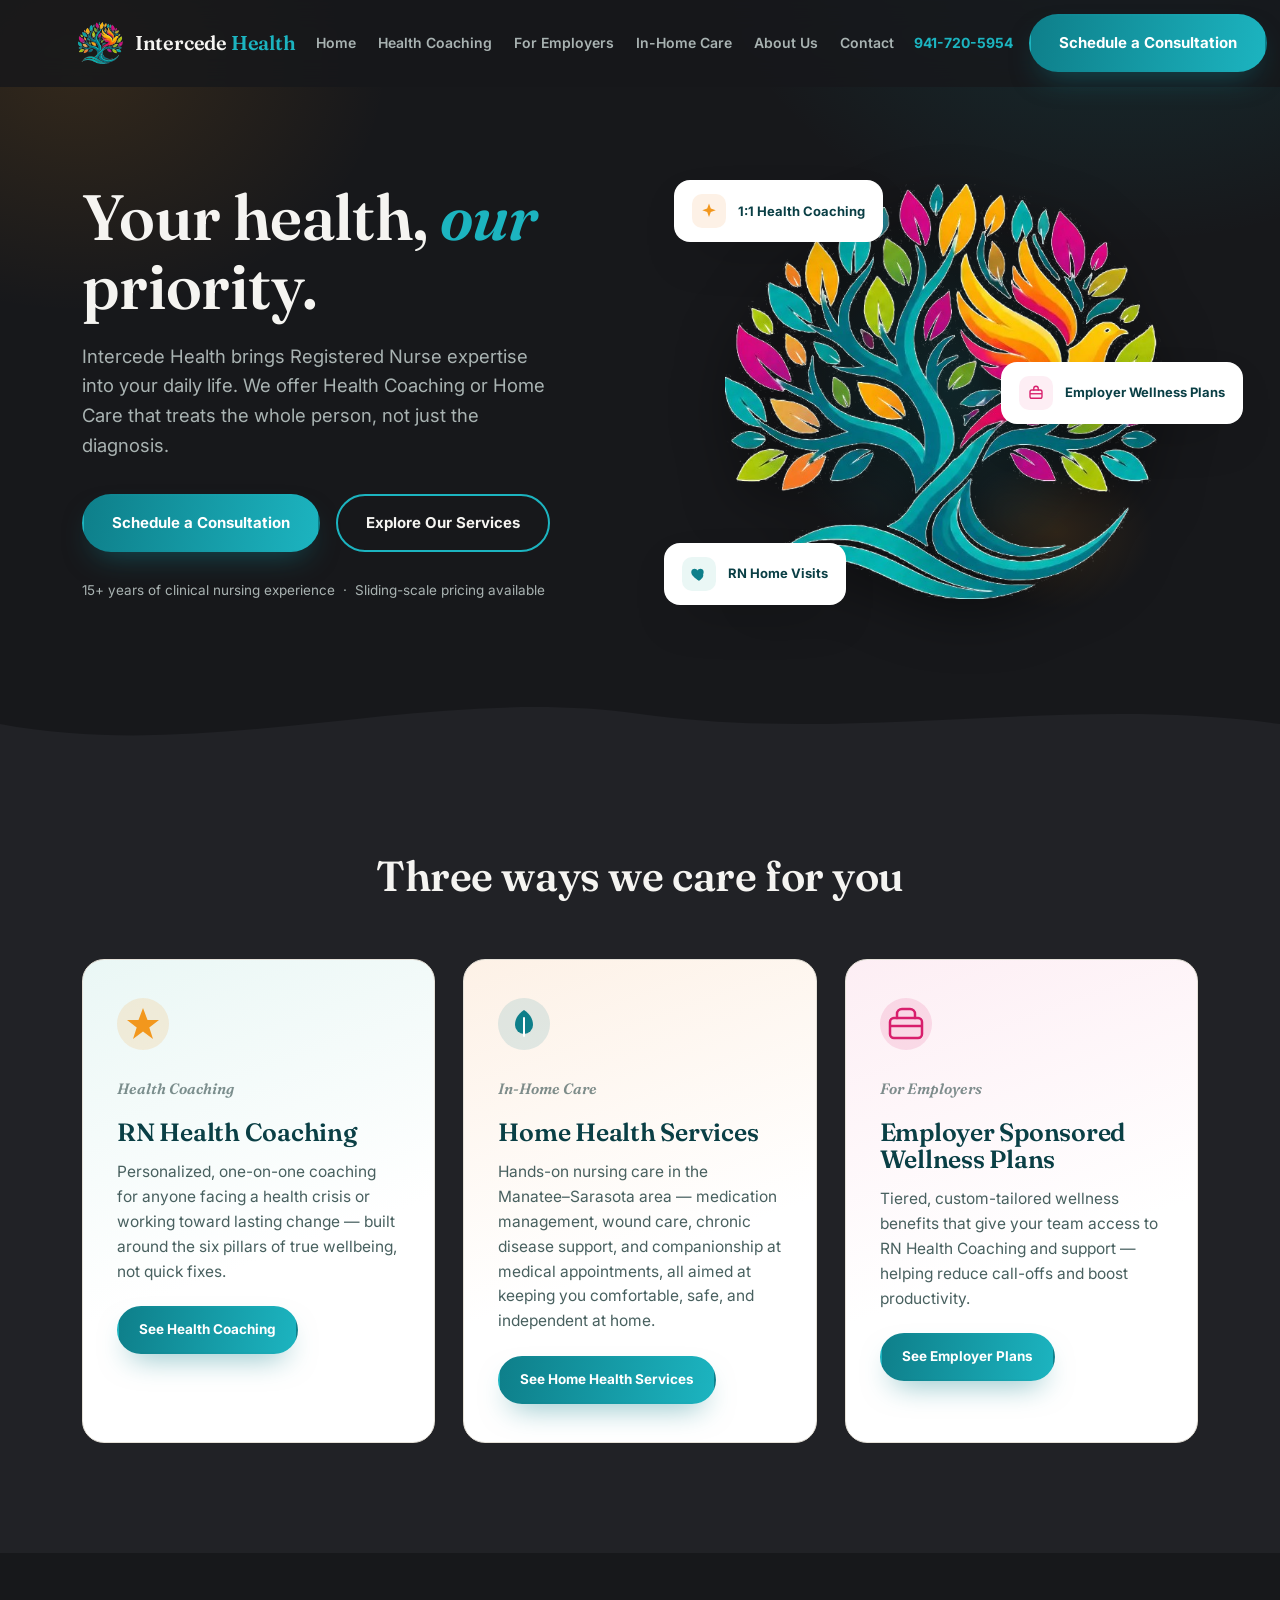
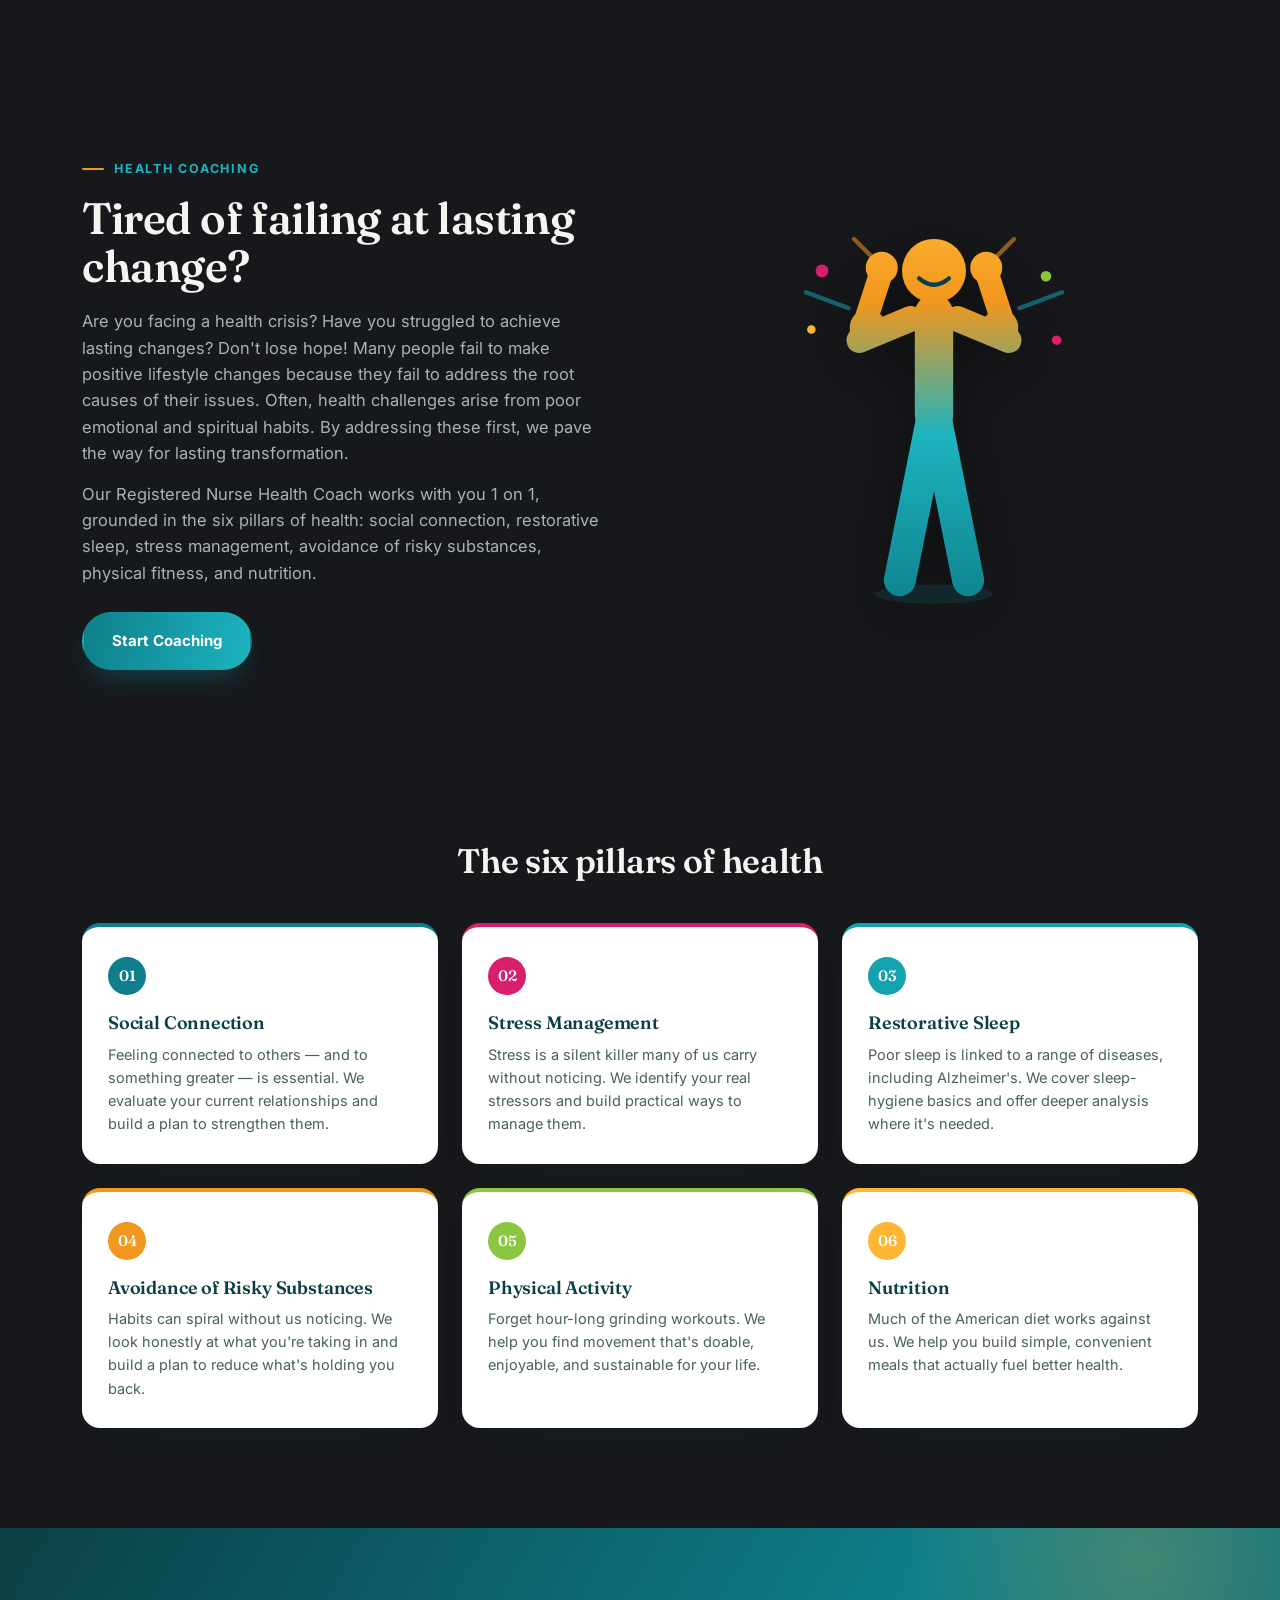
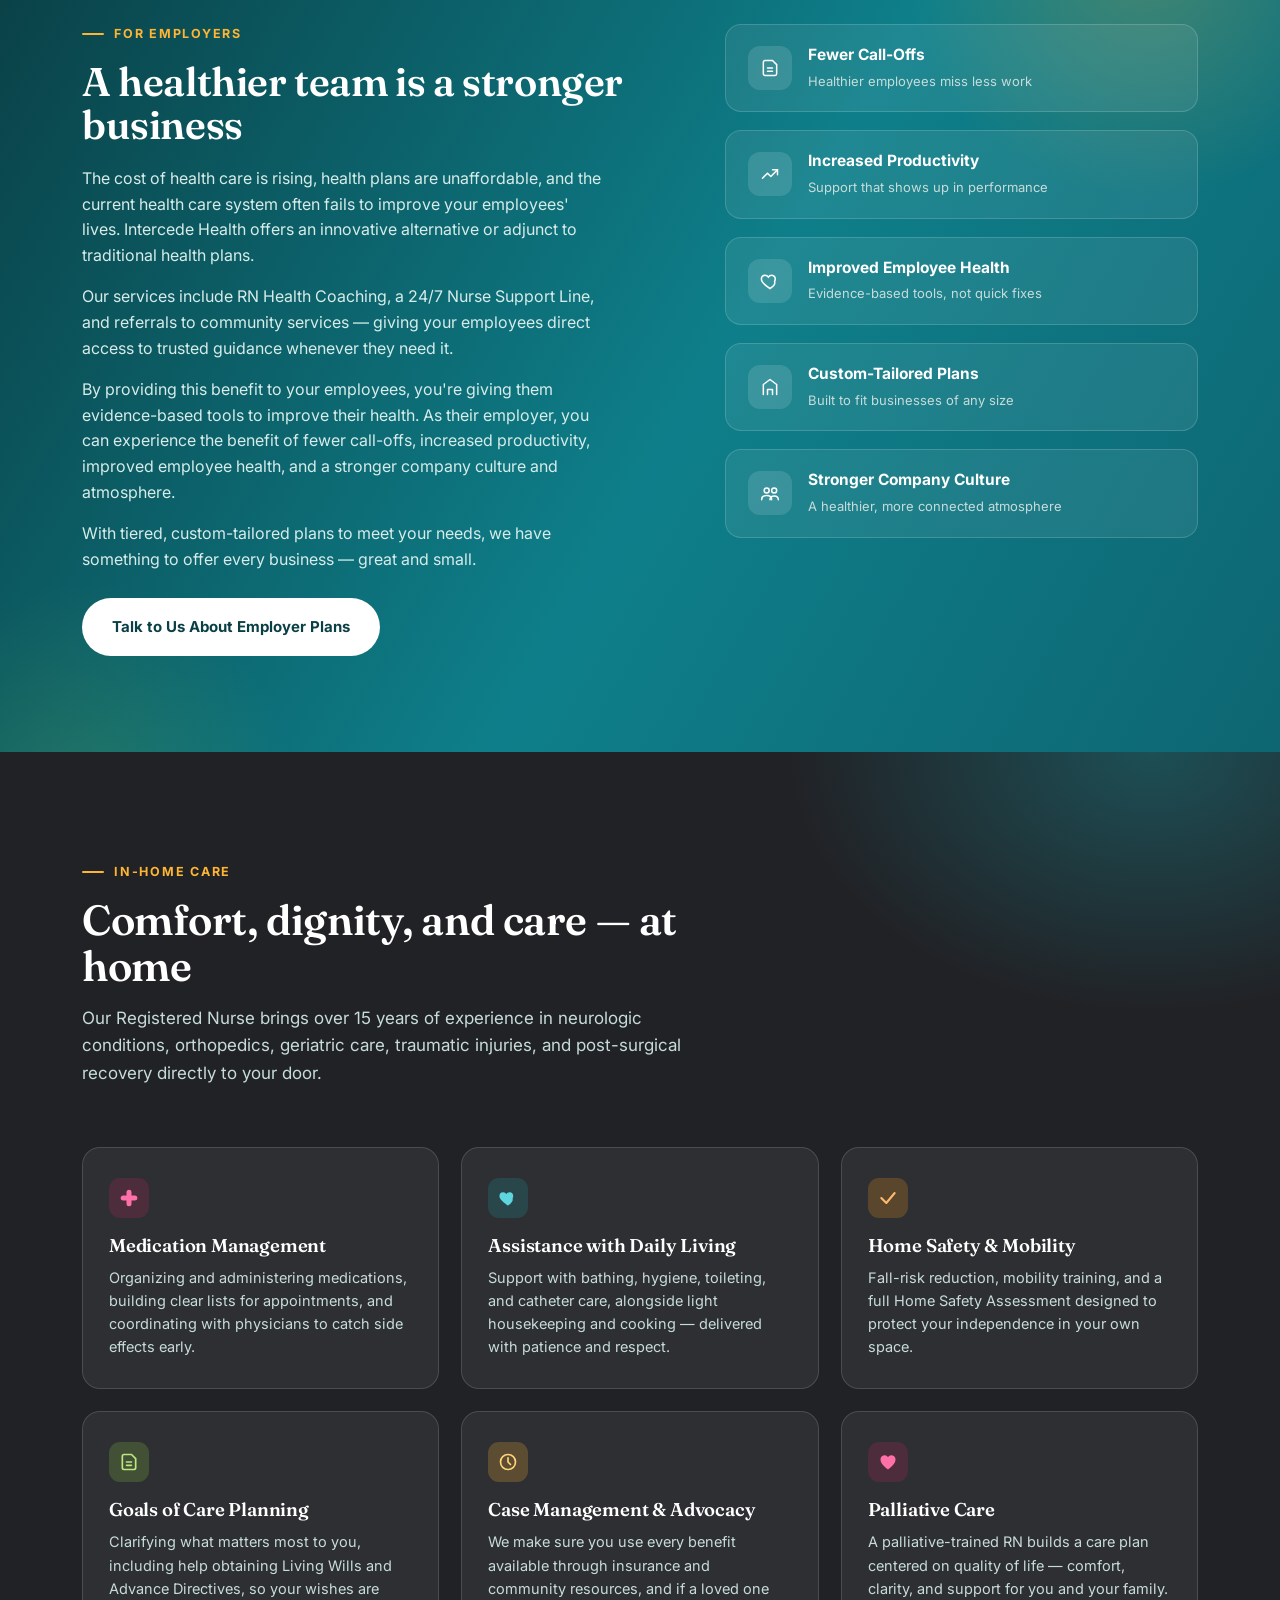
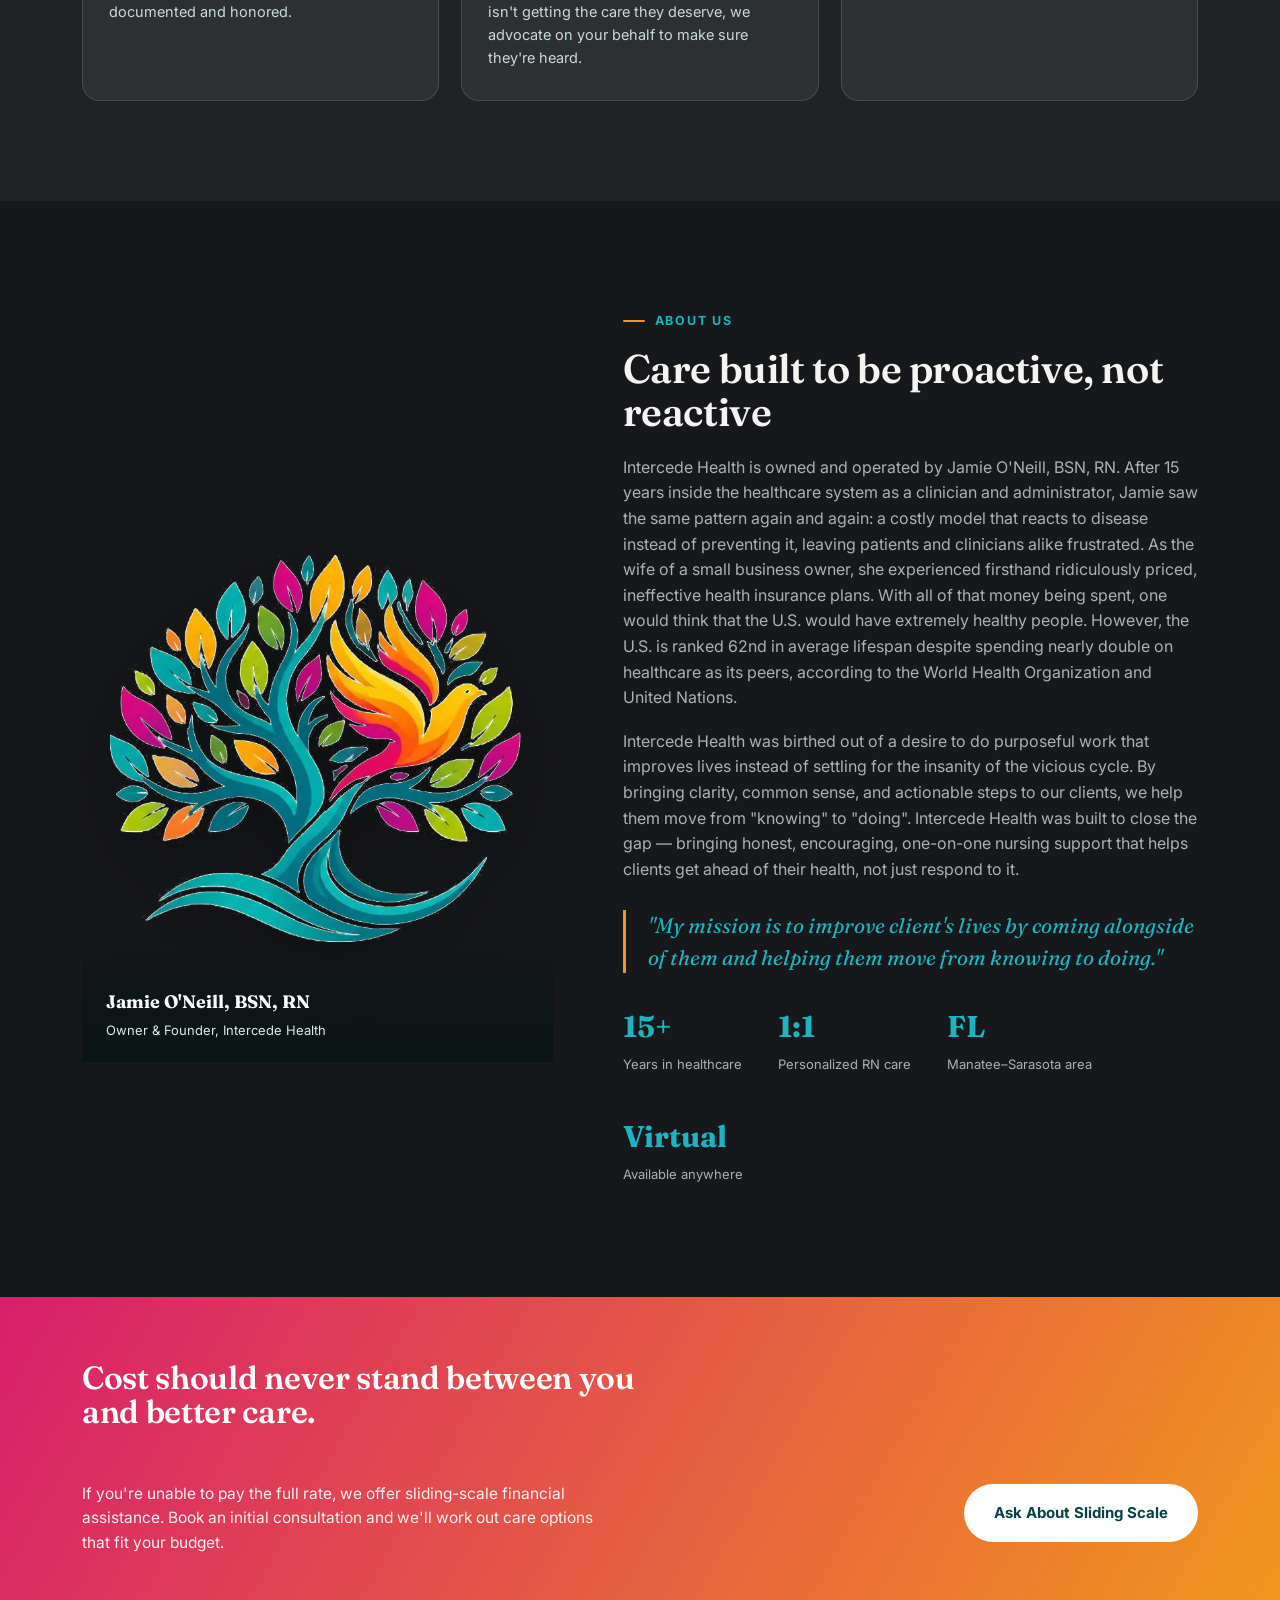
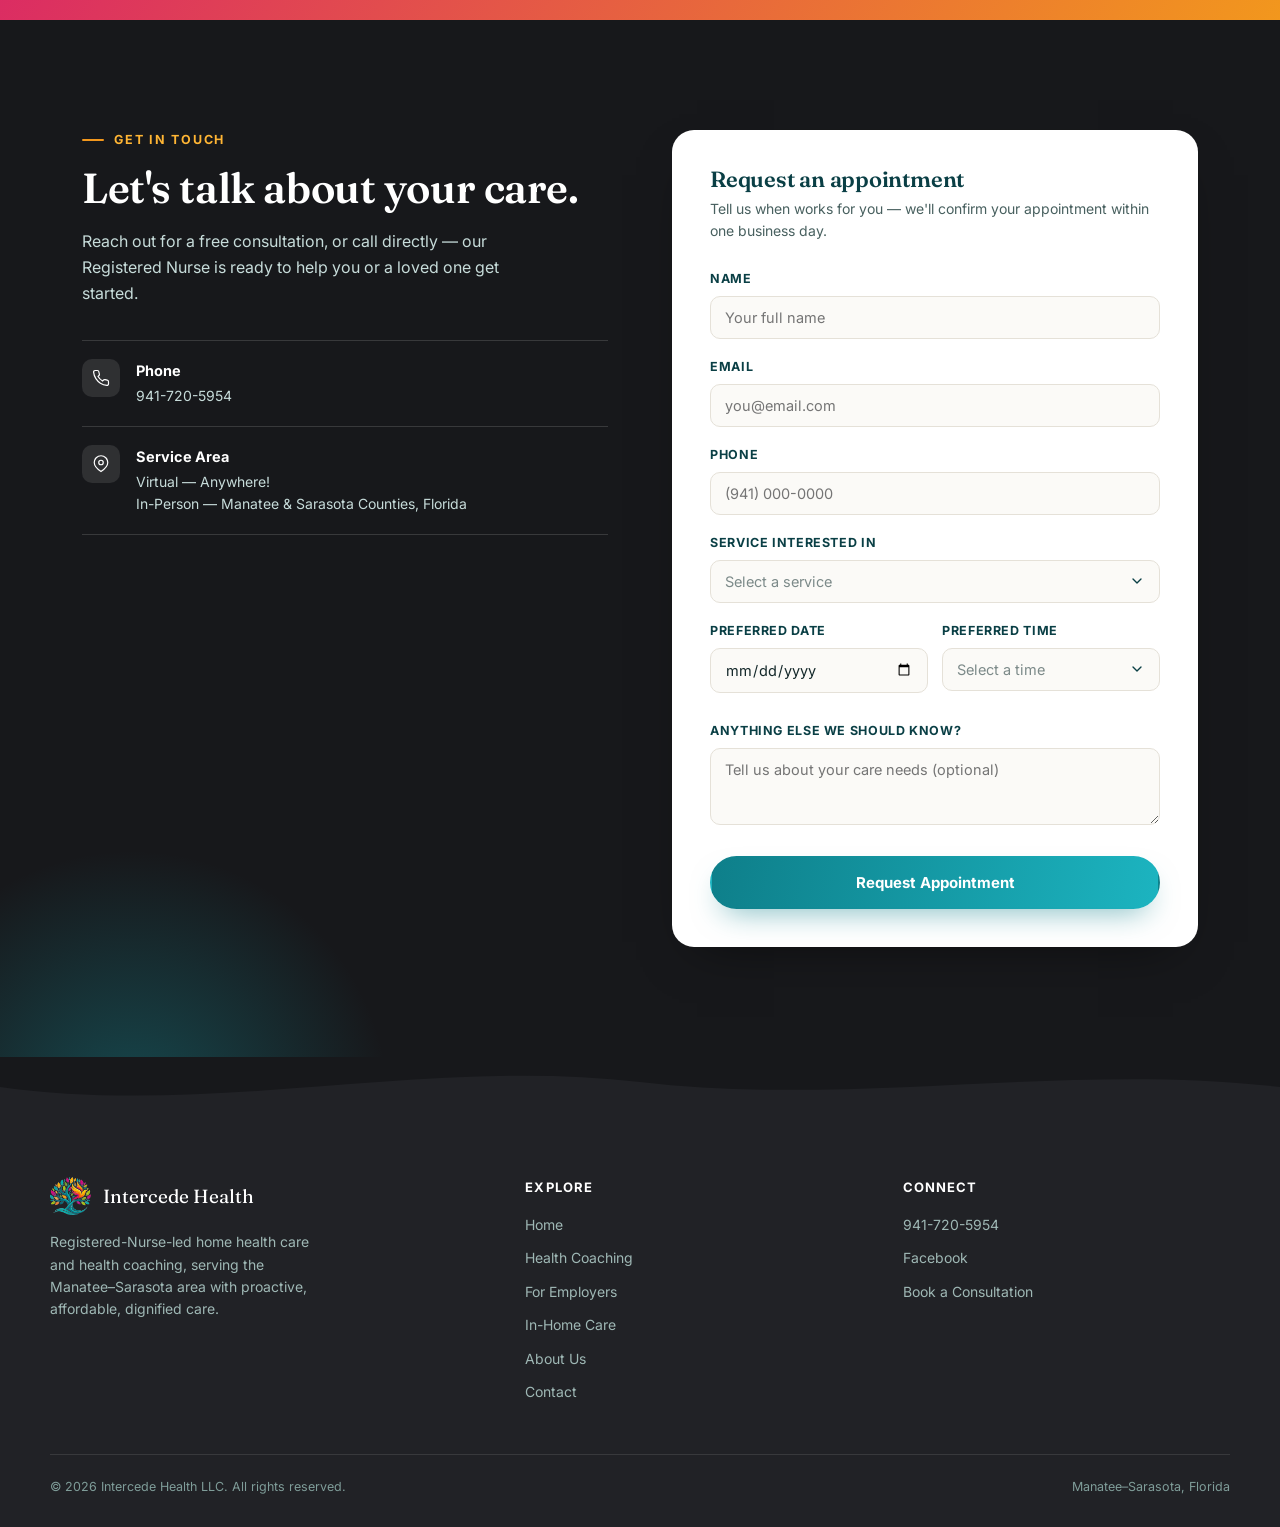
==== commit 3d1bc169: "Fix capitalization and adjust CSS styles Corrected capitalization of 'Registered Nurse' in multiple " ====
--- a/index.html
+++ b/index.html
@@ -4,7 +4,7 @@
 <meta charset="UTF-8">
 <meta name="viewport" content="width=device-width, initial-scale=1.0">
 <title>Intercede Health — Your Health, Our Priority</title>
-<meta name="description" content="Registered-nurse-led in-home care and health coaching for the Manatee–Sarasota area. Proactive, dignified, affordable care from Intercede Health.">
+<meta name="description" content="Registered-Nurse-led in-home care and health coaching for the Manatee–Sarasota area. Proactive, dignified, affordable care from Intercede Health.">
 <link rel="icon" type="image/png" id="favicon">
 <link rel="preconnect" href="https://fonts.googleapis.com">
 <link rel="preconnect" href="https://fonts.gstatic.com" crossorigin>
@@ -115,16 +115,17 @@
   header.scrolled{border-bottom-color:var(--line);background:rgba(23,24,27,0.95);}
   .nav{
     display:flex;align-items:center;justify-content:space-between;
-    padding:14px 32px;max-width:1180px;margin:0 auto;
-  }
-  .brand{display:flex;align-items:center;gap:12px;}
+    padding:14px 28px;max-width:1180px;margin:0 auto;
+    gap:20px;
+  }
+  .brand{display:flex;align-items:center;gap:12px;flex:none;}
   .brand img{height:42px;width:auto;}
-  .brand-word{font-family:'Fraunces',serif;font-weight:600;font-size:20px;color:var(--heading);letter-spacing:-0.01em;}
+  .brand-word{font-family:'Fraunces',serif;font-weight:600;font-size:20px;color:var(--heading);letter-spacing:-0.01em;white-space:nowrap;}
   .brand-word span{color:var(--teal-bright);}
-  nav.links{display:flex;align-items:center;gap:36px;}
+  nav.links{display:flex;align-items:center;gap:22px;flex:none;}
   nav.links a{
-    font-size:14.5px;font-weight:600;color:var(--ink-soft);
-    position:relative;padding:4px 0;
+    font-size:14px;font-weight:600;color:var(--ink-soft);
+    position:relative;padding:4px 0;white-space:nowrap;
     transition:color .25s ease;
   }
   nav.links a::after{
@@ -133,8 +134,8 @@
   }
   nav.links a:hover{color:var(--teal-bright);}
   nav.links a:hover::after{width:100%;}
-  .nav-cta{display:flex;align-items:center;gap:18px;}
-  .nav-phone{font-size:14px;font-weight:700;color:var(--teal-bright);display:flex;align-items:center;gap:8px;}
+  .nav-cta{display:flex;align-items:center;gap:16px;flex:none;}
+  .nav-phone{font-size:14px;font-weight:700;color:var(--teal-bright);display:flex;align-items:center;gap:6px;white-space:nowrap;}
   .burger{display:none;background:none;border:none;cursor:pointer;padding:6px;}
   .burger span{display:block;width:24px;height:2px;background:var(--heading);margin:5px 0;border-radius:2px;}
   .mobile-panel{
@@ -177,9 +178,13 @@
     box-shadow:var(--shadow);display:flex;align-items:center;gap:12px;
     font-size:13px;font-weight:700;color:var(--teal-deep);
     animation:bob 6s ease-in-out infinite;
-  }
-  .float-card.c1{top:6%;left:-4%;animation-delay:.2s;}
-  .float-card.c2{bottom:10%;right:-6%;animation-delay:1.4s;}
+    text-decoration:none;cursor:pointer;
+    transition:transform .3s ease, box-shadow .3s ease;
+  }
+  .float-card:hover{animation-play-state:paused;transform:translateY(-3px);box-shadow:0 24px 50px -20px rgba(0,0,0,0.55);}
+  .float-card.c1{top:8%;left:-4%;animation-delay:.2s;}
+  .float-card.c3{top:44%;right:-9%;animation-delay:.8s;}
+  .float-card.c2{top:80%;left:-6%;animation-delay:1.4s;}
   .float-card .ic{width:34px;height:34px;border-radius:10px;display:flex;align-items:center;justify-content:center;flex:none;}
   @keyframes bob{0%,100%{transform:translateY(0);}50%{transform:translateY(-10px);}}
 
@@ -240,8 +245,11 @@
   .coach-top{display:grid;grid-template-columns:1fr 1fr;gap:60px;align-items:center;margin-bottom:76px;}
   .coach-top h2{font-size:clamp(30px,3.6vw,44px);margin-bottom:18px;}
   .coach-top p{color:var(--ink-soft);font-size:16.5px;margin-bottom:14px;}
-  .coach-visual{position:relative;aspect-ratio:4/3;}
-  .coach-visual svg{width:100%;height:100%;}
+  .coach-visual{
+    position:relative;aspect-ratio:3/4;
+    display:flex;align-items:center;justify-content:center;padding:4%;
+  }
+  .coach-visual svg{width:100%;height:100%;max-width:320px;filter:drop-shadow(0 18px 30px rgba(0,0,0,0.4));}
 
   .pillar-cluster{display:grid;grid-template-columns:repeat(3,1fr);gap:24px;}
   .leaf-card{
@@ -296,19 +304,14 @@
   /* ---------- ABOUT / FOUNDER ---------- */
   .about{background:var(--cream);padding:110px 0;}
   .about-grid{display:grid;grid-template-columns:0.9fr 1.1fr;gap:70px;align-items:center;}
-  .founder-art{position:relative;aspect-ratio:3/4;border-radius:26px;overflow:hidden;
-    background:
-      radial-gradient(120% 90% at 30% 15%, rgba(20,163,174,0.35), transparent 60%),
-      radial-gradient(90% 70% at 85% 90%, rgba(242,151,29,0.18), transparent 65%),
-      var(--paper);
-    border:1px solid var(--line);
-    display:flex;align-items:center;justify-content:center;padding:14%;
+  .founder-art{position:relative;aspect-ratio:3/4;
+    display:flex;align-items:center;justify-content:center;padding:6%;
   }
   .founder-art img{position:relative;width:100%;height:auto;object-fit:contain;filter:drop-shadow(0 18px 30px rgba(0,0,0,0.45));}
   .founder-caption{
-    position:absolute;left:24px;right:24px;bottom:24px;
-    background:rgba(10,63,69,0.65);backdrop-filter:blur(6px);
-    border-radius:14px;padding:16px 20px;color:#fff;
+    position:absolute;left:0;right:0;bottom:0;
+    background:linear-gradient(to top, rgba(10,20,21,0.92) 0%, rgba(10,20,21,0.75) 45%, transparent 100%);
+    padding:44px 24px 20px;color:#fff;
   }
   .founder-caption strong{font-family:'Fraunces',serif;font-size:18px;display:block;}
   .founder-caption span{font-size:13px;color:#d7ece9;}
@@ -413,10 +416,12 @@
     .float-card{animation:none;}
   }
 
-  @media (max-width:980px){
+  @media (max-width:1200px){
     nav.links,.nav-phone{display:none;}
     .nav-cta .btn-primary{display:none;}
     .burger{display:block;}
+  }
+  @media (max-width:980px){
     .hero-grid{grid-template-columns:1fr;}
     .hero-art{max-width:420px;margin:40px auto 0;}
     .pillars-two{grid-template-columns:1fr;}
@@ -497,18 +502,24 @@
         <div class="logo-panel">
           <img class="site-logo" alt="Intercede Health logo — a tree of colorful leaves rising into a phoenix, above a teal wave">
         </div>
-        <div class="float-card c1">
+        <a href="#health-coaching" class="float-card c1">
+          <div class="ic" style="background:#fdf1e6;">
+            <svg width="18" height="18" viewBox="0 0 24 24" fill="none"><path d="M12 2l2.4 6.6L21 11l-6.6 2.4L12 20l-2.4-6.6L3 11l6.6-2.4L12 2z" fill="#f2971d"/></svg>
+          </div>
+          1:1 Health Coaching
+        </a>
+        <a href="#in-home-care" class="float-card c2">
           <div class="ic" style="background:#eaf7f5;">
             <svg width="18" height="18" viewBox="0 0 24 24" fill="none"><path d="M12 21s-7-4.35-9.5-8.5C.6 8.9 2.4 5 6 5c2 0 3.3 1.1 4 2.3C10.7 6.1 12 5 14 5c3.6 0 5.4 3.9 3.5 7.5C19 16.65 12 21 12 21z" fill="#0e7f8a"/></svg>
           </div>
           RN Home Visits
-        </div>
-        <div class="float-card c2">
-          <div class="ic" style="background:#fdf1e6;">
-            <svg width="18" height="18" viewBox="0 0 24 24" fill="none"><path d="M12 2l2.4 6.6L21 11l-6.6 2.4L12 20l-2.4-6.6L3 11l6.6-2.4L12 2z" fill="#f2971d"/></svg>
-          </div>
-          1:1 Health Coaching
-        </div>
+        </a>
+        <a href="#employers" class="float-card c3">
+          <div class="ic" style="background:#fdeef4;">
+            <svg width="18" height="18" viewBox="0 0 24 24" fill="none"><path d="M9 8V6a3 3 0 0 1 3-3h0a3 3 0 0 1 3 3v2" stroke="#d81e6c" stroke-width="1.8" fill="none" stroke-linecap="round"/><rect x="4" y="8" width="16" height="11" rx="2.5" stroke="#d81e6c" stroke-width="1.8" fill="none"/><path d="M4 13h16" stroke="#d81e6c" stroke-width="1.8"/></svg>
+          </div>
+          Employer Wellness Plans
+        </a>
       </div>
     </div>
 
@@ -557,28 +568,58 @@
         <div class="reveal">
           <div class="eyebrow">Health Coaching</div>
           <h2>Tired of failing at lasting change?</h2>
-          <p>Are you facing a health crisis? Have you struggled to achieve lasting changes? Don't lose hope! Many people fail to make positive lifestyle changes because they fail to address the root causes of their issues. Often, health challenges arise from deep psychological and spiritual deficiencies. By addressing these first, we pave the way for lasting transformation.</p>
+          <p>Are you facing a health crisis? Have you struggled to achieve lasting changes? Don't lose hope! Many people fail to make positive lifestyle changes because they fail to address the root causes of their issues. Often, health challenges arise from poor emotional and spiritual habits. By addressing these first, we pave the way for lasting transformation.</p>
           <p>Our Registered Nurse Health Coach works with you 1 on 1, grounded in the six pillars of health: social connection, restorative sleep, stress management, avoidance of risky substances, physical fitness, and nutrition.</p>
           <a href="#contact" class="btn btn-primary" style="margin-top:12px;">Start Coaching</a>
         </div>
         <div class="coach-visual reveal">
-          <svg viewBox="0 0 400 300" fill="none" xmlns="http://www.w3.org/2000/svg">
-            <circle cx="200" cy="150" r="120" fill="#eaf7f5"/>
-            <g stroke-width="5" stroke-linecap="round" fill="none">
-              <path d="M200 150 L200 70" stroke="#0e7f8a"/>
-              <path d="M200 150 L266 110" stroke="#d81e6c"/>
-              <path d="M200 150 L266 190" stroke="#f2971d"/>
-              <path d="M200 150 L200 230" stroke="#8ac640"/>
-              <path d="M200 150 L134 190" stroke="#ffb534"/>
-              <path d="M200 150 L134 110" stroke="#14a3ae"/>
+          <svg viewBox="0 0 300 380" xmlns="http://www.w3.org/2000/svg">
+            <defs>
+              <linearGradient id="personGrad" gradientUnits="userSpaceOnUse" x1="0" y1="380" x2="0" y2="0">
+                <stop offset="0%" stop-color="#0e7f8a"/>
+                <stop offset="45%" stop-color="#1cb4c0"/>
+                <stop offset="78%" stop-color="#f2971d"/>
+                <stop offset="100%" stop-color="#ffb534"/>
+              </linearGradient>
+            </defs>
+
+            <!-- sunburst rays -->
+            <g stroke-linecap="round" opacity="0.55">
+              <path d="M105 55 L75 25" stroke="#f2971d" stroke-width="4"/>
+              <path d="M195 55 L225 25" stroke="#f2971d" stroke-width="4"/>
+              <path d="M70 90 L30 75" stroke="#14a3ae" stroke-width="4"/>
+              <path d="M230 90 L270 75" stroke="#14a3ae" stroke-width="4"/>
             </g>
-            <circle cx="200" cy="150" r="16" fill="#0a3f45"/>
-            <circle cx="200" cy="70" r="12" fill="#0e7f8a"/>
-            <circle cx="266" cy="110" r="12" fill="#d81e6c"/>
-            <circle cx="266" cy="190" r="12" fill="#f2971d"/>
-            <circle cx="200" cy="230" r="12" fill="#8ac640"/>
-            <circle cx="134" cy="190" r="12" fill="#ffb534"/>
-            <circle cx="134" cy="110" r="12" fill="#14a3ae"/>
+
+            <!-- sparkle accents -->
+            <circle cx="45" cy="55" r="6" fill="#d81e6c"/>
+            <circle cx="255" cy="60" r="5" fill="#8ac640"/>
+            <circle cx="35" cy="110" r="4" fill="#ffb534"/>
+            <circle cx="265" cy="120" r="4.5" fill="#d81e6c"/>
+
+            <!-- ground shadow -->
+            <ellipse cx="150" cy="358" rx="55" ry="9" fill="#0e7f8a" opacity="0.18"/>
+
+            <!-- figure: confident stance, flexing both arms, smiling -->
+            <path d="M150 185 L118 345" stroke="url(#personGrad)" stroke-width="30" stroke-linecap="round"/>
+            <path d="M150 185 L182 345" stroke="url(#personGrad)" stroke-width="30" stroke-linecap="round"/>
+            <path d="M150 95 L150 190" stroke="url(#personGrad)" stroke-width="36" stroke-linecap="round"/>
+
+            <!-- left arm: flex -->
+            <path d="M128 100 L80 120" stroke="url(#personGrad)" stroke-width="24" stroke-linecap="round"/>
+            <path d="M80 120 L100 58" stroke="url(#personGrad)" stroke-width="22" stroke-linecap="round"/>
+            <circle cx="88" cy="108" r="17" fill="url(#personGrad)"/>
+            <circle cx="101" cy="52" r="15" fill="url(#personGrad)"/>
+
+            <!-- right arm: flex -->
+            <path d="M172 100 L220 120" stroke="url(#personGrad)" stroke-width="24" stroke-linecap="round"/>
+            <path d="M220 120 L200 58" stroke="url(#personGrad)" stroke-width="22" stroke-linecap="round"/>
+            <circle cx="212" cy="108" r="17" fill="url(#personGrad)"/>
+            <circle cx="199" cy="52" r="15" fill="url(#personGrad)"/>
+
+            <!-- head + smile -->
+            <circle cx="150" cy="55" r="30" fill="url(#personGrad)"/>
+            <path d="M136 62 Q150 74 164 62" stroke="#0a3f45" stroke-width="4" fill="none" stroke-linecap="round"/>
           </svg>
         </div>
       </div>
@@ -630,7 +671,7 @@
         <h2>A healthier team is a stronger business</h2>
         <p>The cost of health care is rising, health plans are unaffordable, and the current health care system often fails to improve your employees' lives. Intercede Health offers an innovative alternative or adjunct to traditional health plans.</p>
         <p>Our services include RN Health Coaching, a 24/7 Nurse Support Line, and referrals to community services — giving your employees direct access to trusted guidance whenever they need it.</p>
-        <p>By providing this benefit to your employees, you're giving them evidence-based tools to improve their health. As their employer, you can experience the benefit of fewer call-offs, increased productivity, and improved employee health.</p>
+        <p>By providing this benefit to your employees, you're giving them evidence-based tools to improve their health. As their employer, you can experience the benefit of fewer call-offs, increased productivity, improved employee health, and a stronger company culture and atmosphere.</p>
         <p>With tiered, custom-tailored plans to meet your needs, we have something to offer every business — great and small.</p>
         <a href="#contact" class="btn btn-light">Talk to Us About Employer Plans</a>
       </div>
@@ -664,6 +705,13 @@
             <span>Built to fit businesses of any size</span>
           </div>
         </div>
+        <div class="employer-stat">
+          <div class="ic"><svg width="20" height="20" viewBox="0 0 24 24" fill="none"><circle cx="8" cy="9" r="3" stroke="#fff" stroke-width="1.8"/><circle cx="17" cy="9" r="3" stroke="#fff" stroke-width="1.8"/><path d="M2 20c0-3 2.5-5 6-5s6 2 6 5M12 20c0-2.5 2-4.5 5-4.5s5 2 5 4.5" stroke="#fff" stroke-width="1.8" stroke-linecap="round"/></svg></div>
+          <div>
+            <strong>Stronger Company Culture</strong>
+            <span>A healthier, more connected atmosphere</span>
+          </div>
+        </div>
       </div>
     </div>
   </section>
@@ -674,7 +722,7 @@
       <div class="intro-head reveal" style="margin-left:0;text-align:left;max-width:640px;">
         <div class="eyebrow">In-Home Care</div>
         <h2>Comfort, dignity, and care — at home</h2>
-        <p>Our registered nurse brings over 15 years of experience in neurologic conditions, orthopedics, geriatric care, traumatic injuries, and post-surgical recovery directly to your door.</p>
+        <p>Our Registered Nurse brings over 15 years of experience in neurologic conditions, orthopedics, geriatric care, traumatic injuries, and post-surgical recovery directly to your door.</p>
       </div>
 
       <div class="svc-grid">
@@ -710,8 +758,8 @@
           <div class="svc-dot" style="background:rgba(255,181,52,0.22);">
             <svg width="20" height="20" viewBox="0 0 24 24" fill="none"><circle cx="12" cy="12" r="9" stroke="#ffd27a" stroke-width="2" fill="none"/><path d="M12 7v5l3 3" stroke="#ffd27a" stroke-width="2" stroke-linecap="round"/></svg>
           </div>
-          <h4>Case Management</h4>
-          <p>Making sure you use every benefit available through your insurance and community — appointments coordinated and referrals handled for you.</p>
+          <h4>Case Management &amp; Advocacy</h4>
+          <p>We make sure you use every benefit available through insurance and community resources, and if a loved one isn't getting the care they deserve, we advocate on your behalf to make sure they're heard.</p>
         </div>
         <div class="svc-card reveal">
           <div class="svc-dot" style="background:rgba(216,30,108,0.18);">
@@ -719,18 +767,6 @@
           </div>
           <h4>Palliative Care</h4>
           <p>A palliative-trained RN builds a care plan centered on quality of life — comfort, clarity, and support for you and your family.</p>
-        </div>
-      </div>
-
-      <div class="svc-card reveal" style="margin-top:22px;padding:30px 32px;">
-        <div style="display:flex;gap:20px;align-items:flex-start;flex-wrap:wrap;">
-          <div class="svc-dot" style="background:rgba(255,181,52,0.2);">
-            <svg width="20" height="20" viewBox="0 0 24 24" fill="none"><path d="M12 2l2.9 6.3 6.9.8-5.1 4.8 1.4 6.8L12 17.7 6 20.7l1.4-6.8L2.2 9.1l6.9-.8L12 2z" fill="#ffd27a"/></svg>
-          </div>
-          <div>
-            <h4 style="margin-bottom:8px;">Advocacy</h4>
-            <p style="max-width:640px;">Worried a loved one isn't getting the care they deserve? With a background in hospital administration and deep knowledge of health-system rules, we advocate on your behalf to make sure they're heard.</p>
-          </div>
         </div>
       </div>
     </div>
@@ -758,6 +794,7 @@
             <div><strong>15+</strong><span>Years in healthcare</span></div>
             <div><strong>1:1</strong><span>Personalized RN care</span></div>
             <div><strong>FL</strong><span>Manatee–Sarasota area</span></div>
+            <div><strong>Virtual</strong><span>Available anywhere</span></div>
           </div>
         </div>
       </div>
@@ -779,7 +816,7 @@
       <div class="contact-copy reveal">
         <div class="eyebrow" style="color:var(--gold);">Get In Touch</div>
         <h2>Let's talk about your care.</h2>
-        <p>Reach out for a free consultation, or call directly — our registered nurse is ready to help you or a loved one get started.</p>
+        <p>Reach out for a free consultation, or call directly — our Registered Nurse is ready to help you or a loved one get started.</p>
 
         <div class="info-row">
           <div class="info-ic"><svg width="18" height="18" viewBox="0 0 24 24" fill="none"><path d="M22 16.92v3a2 2 0 0 1-2.18 2 19.8 19.8 0 0 1-8.63-3.07 19.5 19.5 0 0 1-6-6 19.8 19.8 0 0 1-3.07-8.67A2 2 0 0 1 4.11 2h3a2 2 0 0 1 2 1.72c.13.96.36 1.9.68 2.81a2 2 0 0 1-.45 2.11L8.09 9.91a16 16 0 0 0 6 6l1.27-1.27a2 2 0 0 1 2.11-.45c.9.32 1.85.55 2.81.68A2 2 0 0 1 22 16.92z" stroke="#fff" stroke-width="1.6"/></svg></div>
@@ -876,7 +913,7 @@
         <img class="site-logo" width="41" height="38" alt="Intercede Health logo">
         <span>Intercede Health</span>
       </div>
-      <p>Registered-nurse-led home health care and health coaching, serving the Manatee–Sarasota area with proactive, affordable, dignified care.</p>
+      <p>Registered-Nurse-led home health care and health coaching, serving the Manatee–Sarasota area with proactive, affordable, dignified care.</p>
     </div>
     <div class="foot-col">
       <h5>Explore</h5>
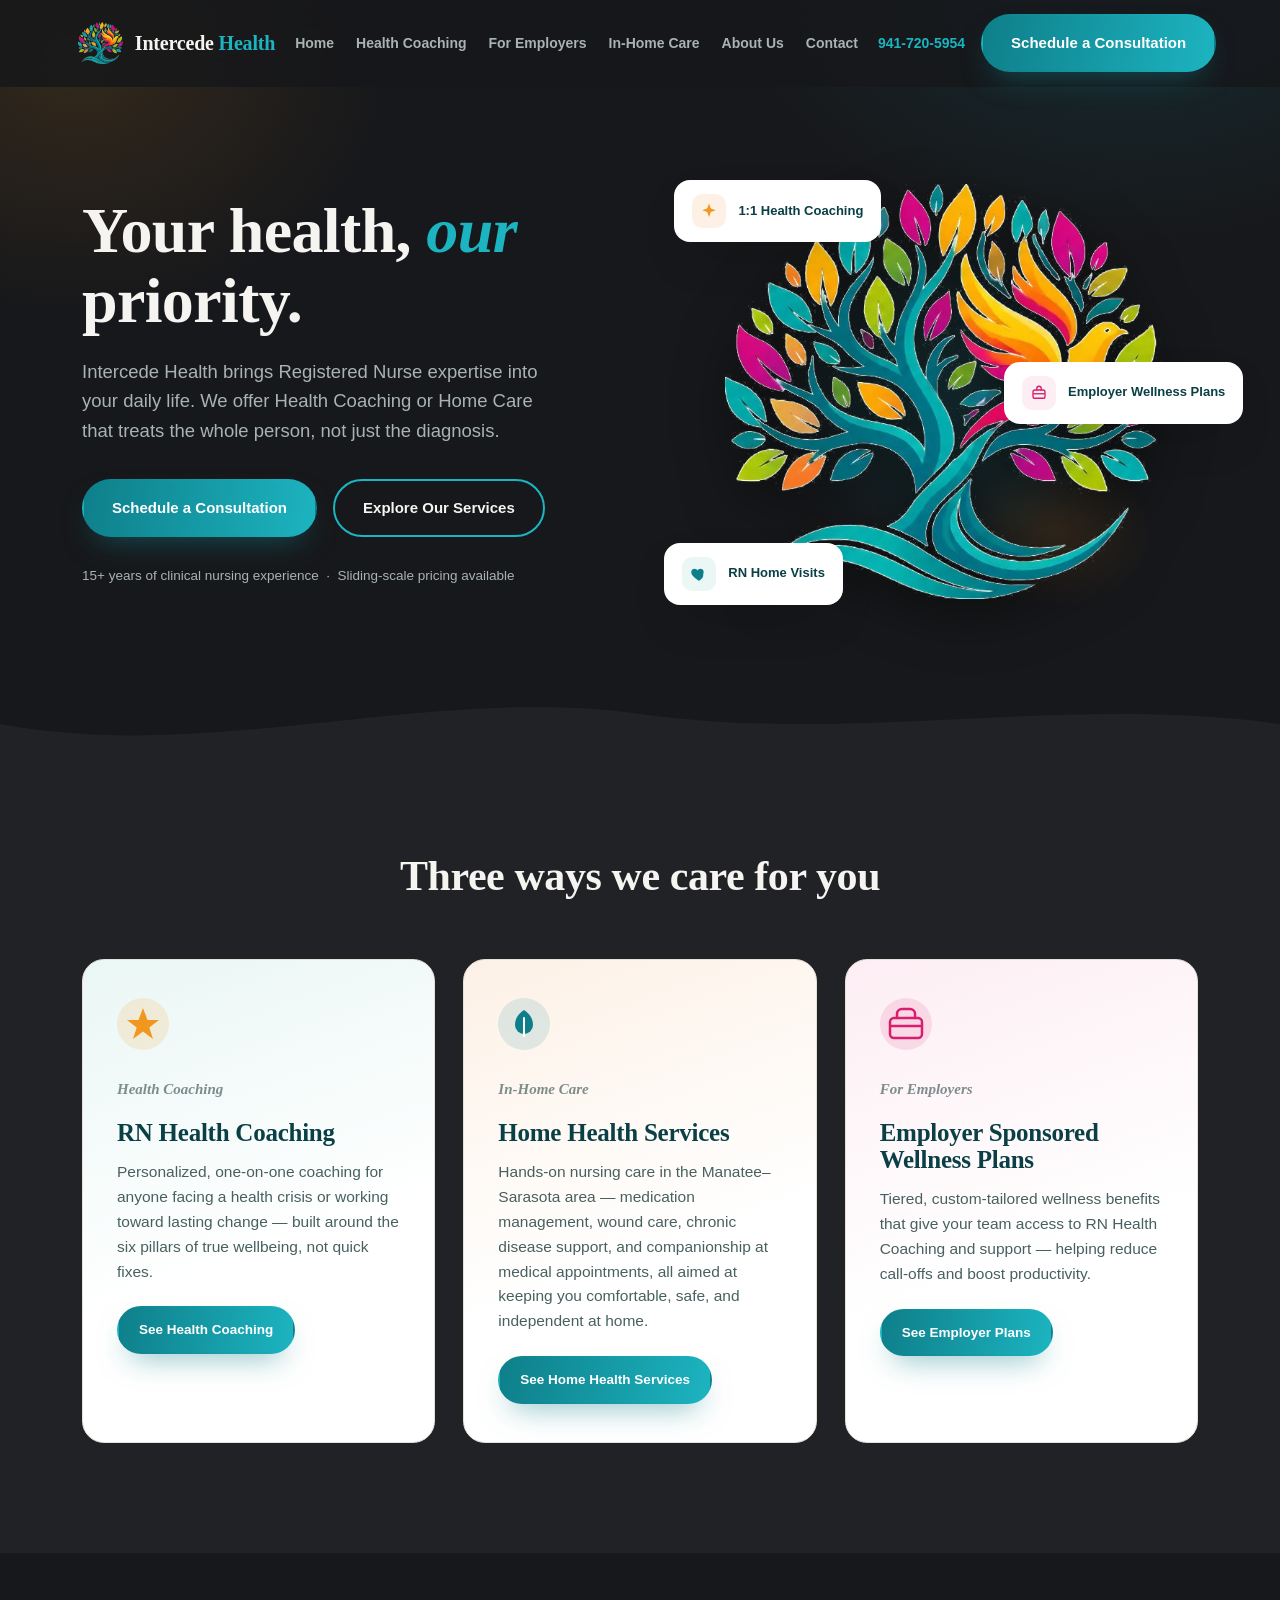
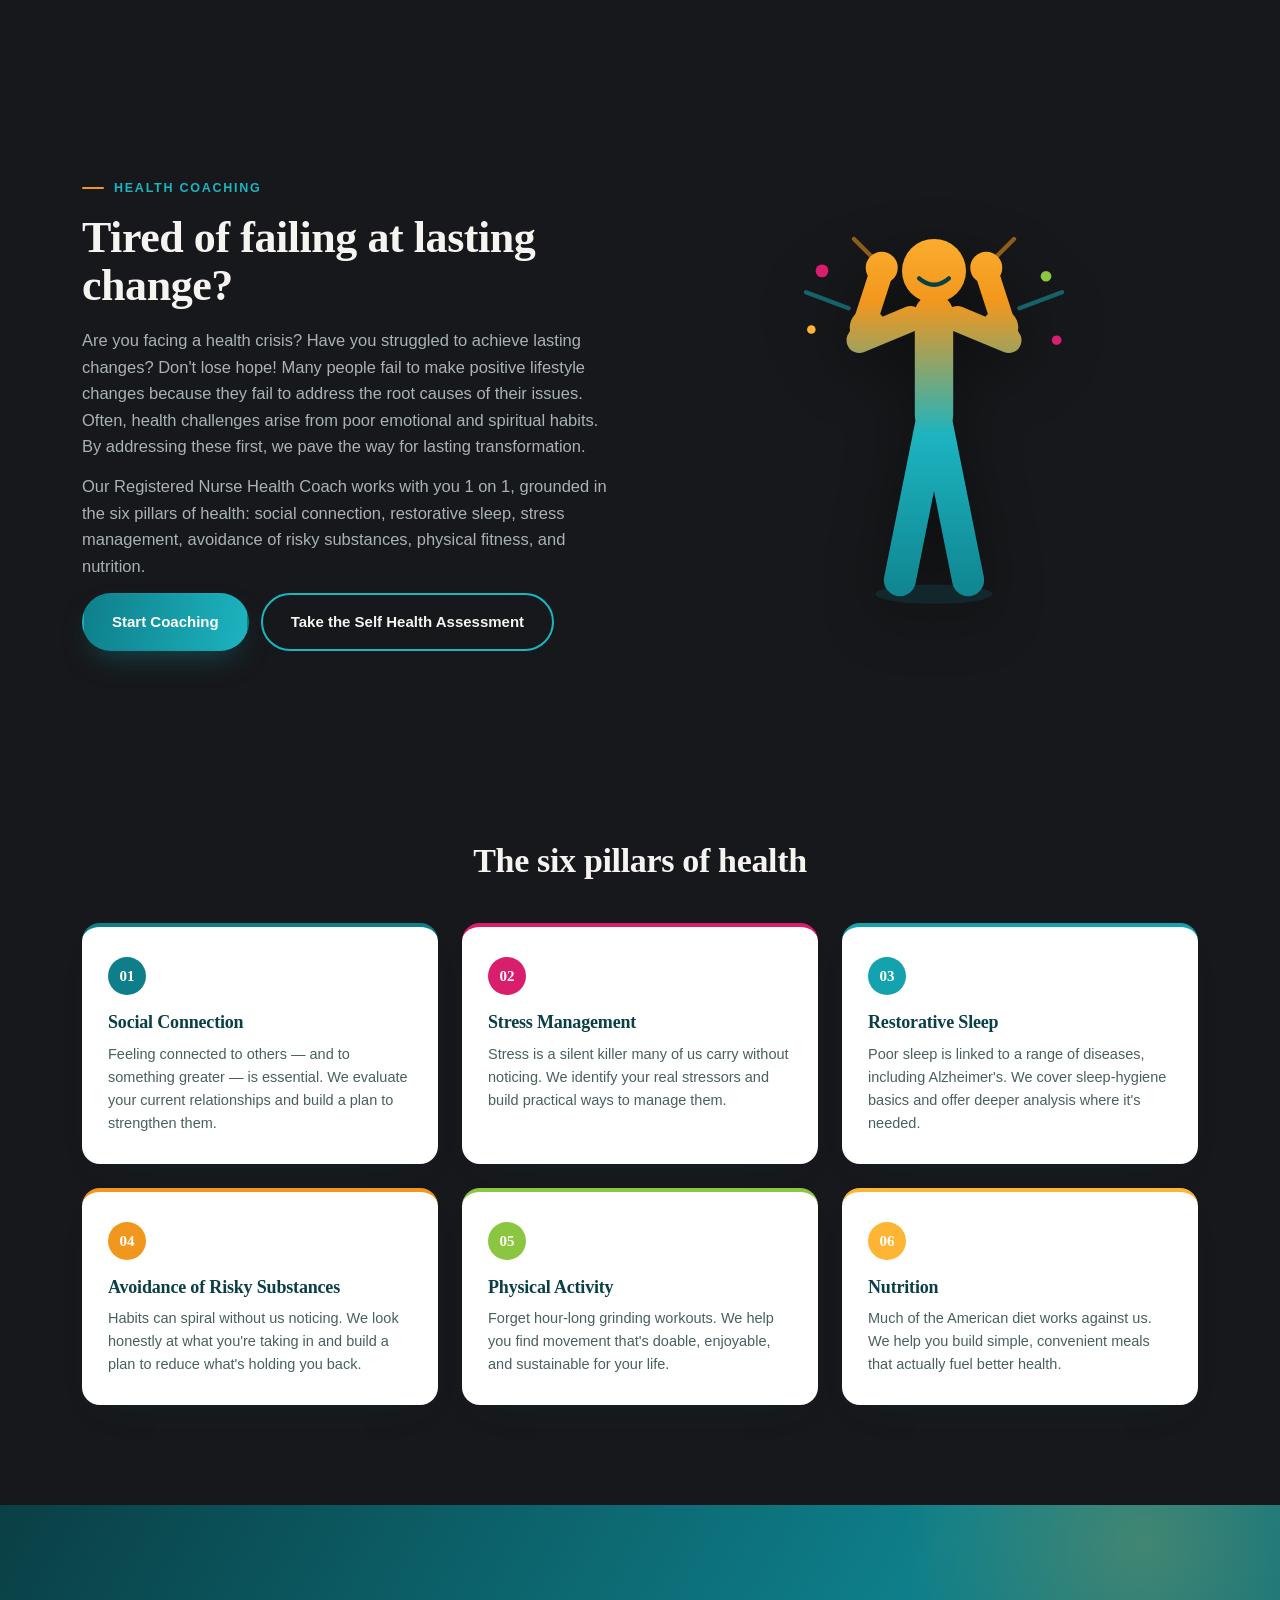
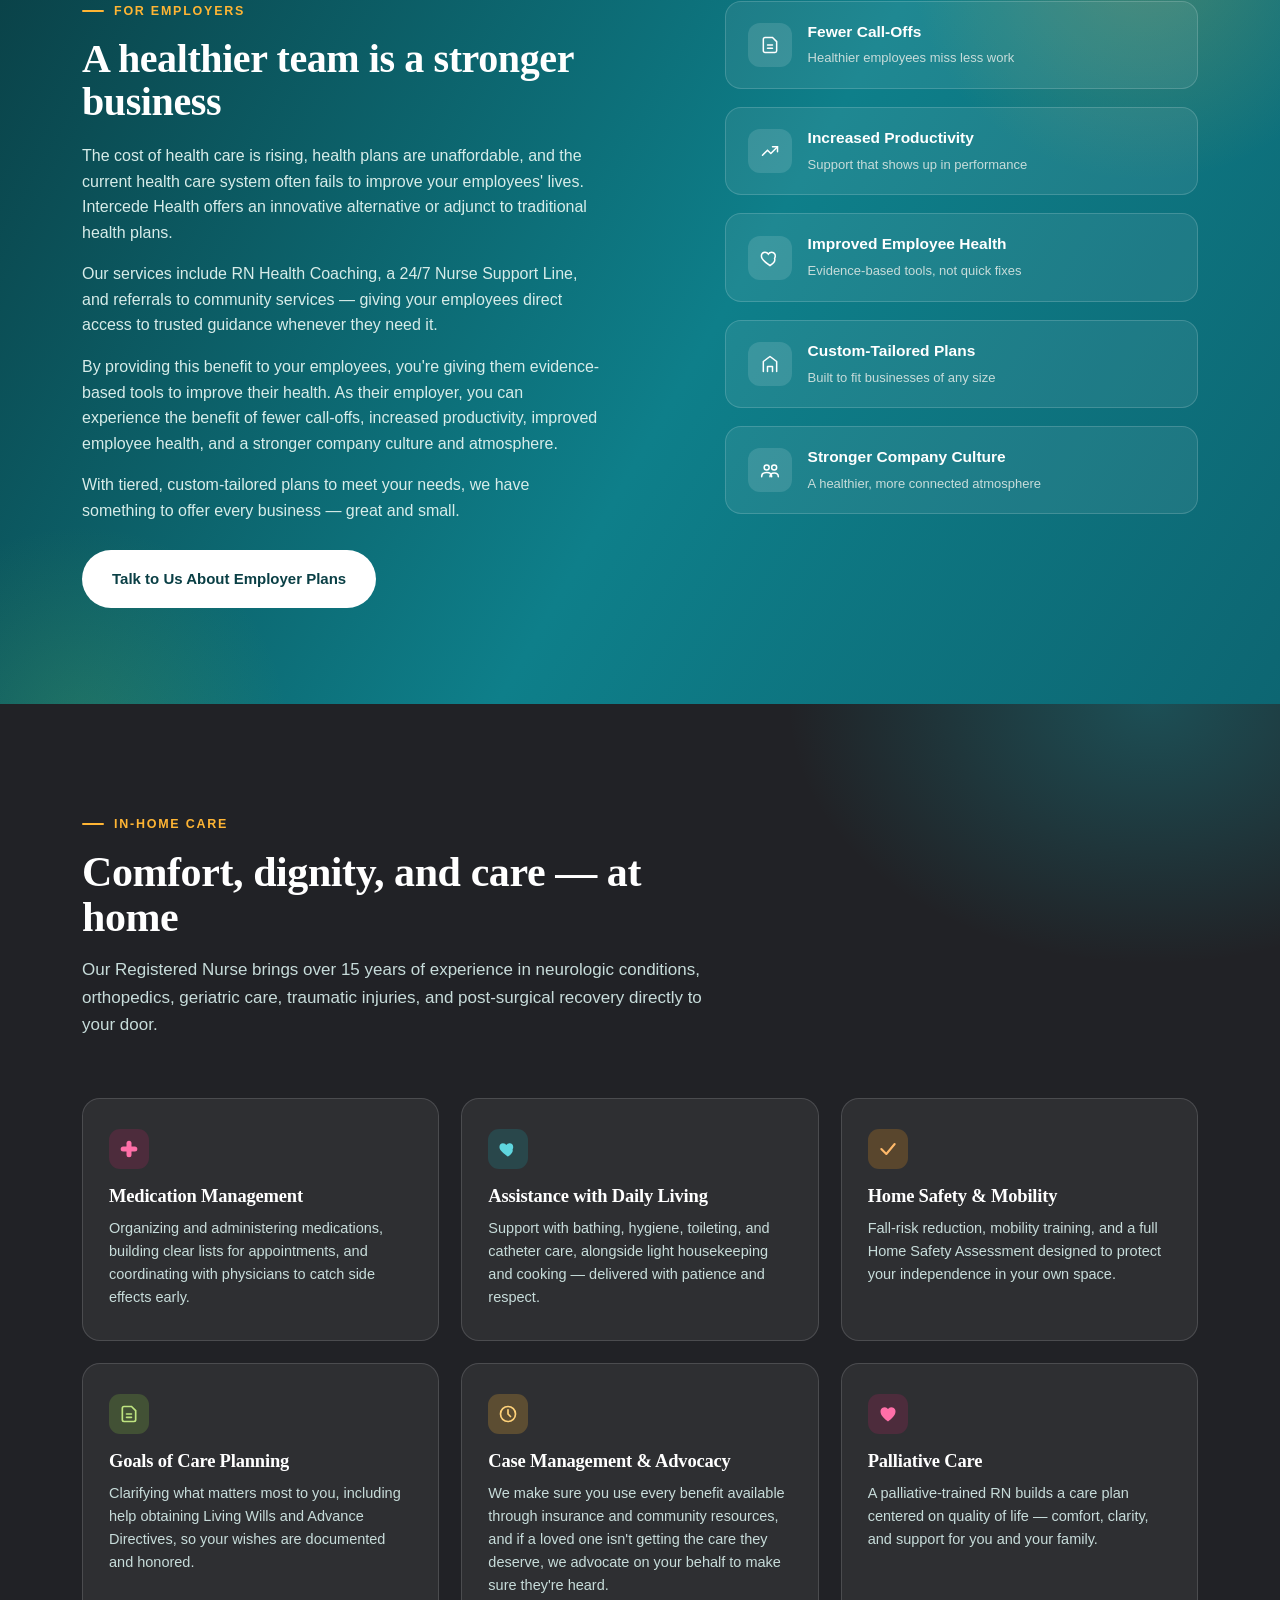
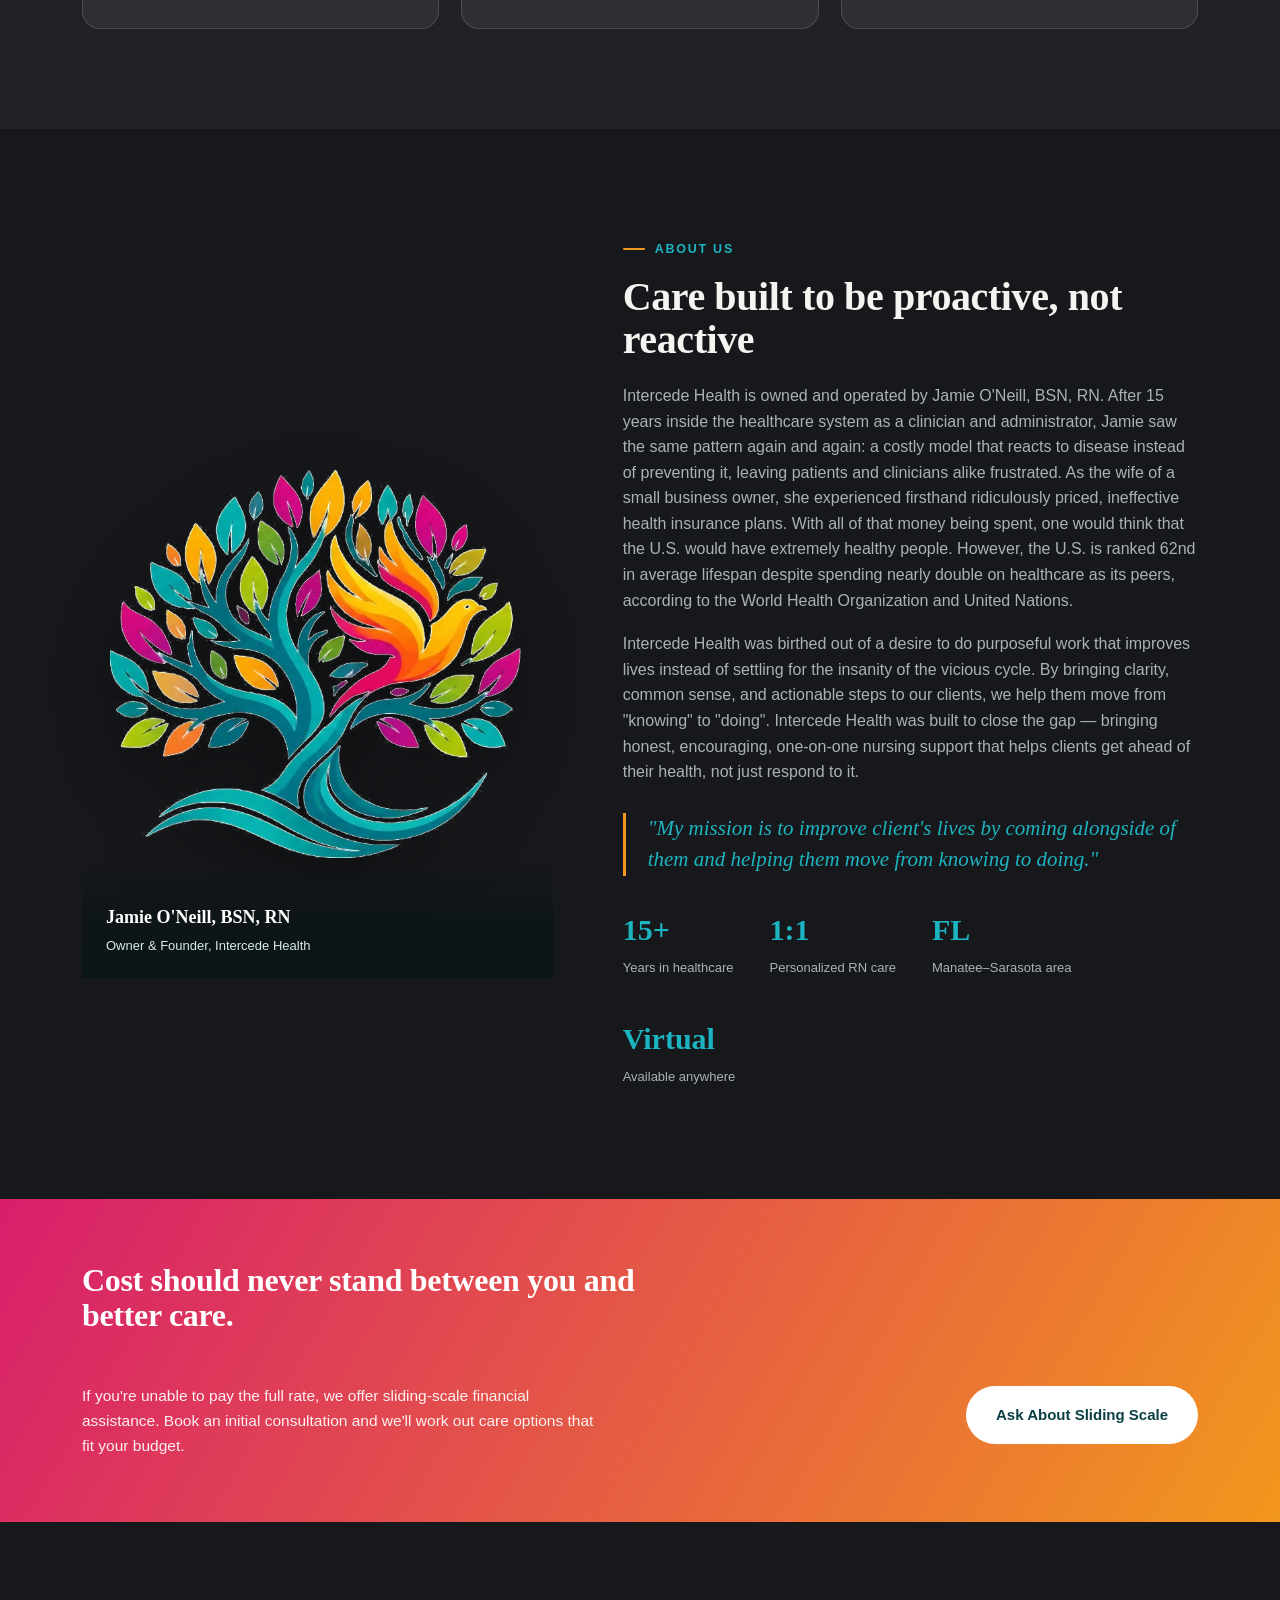
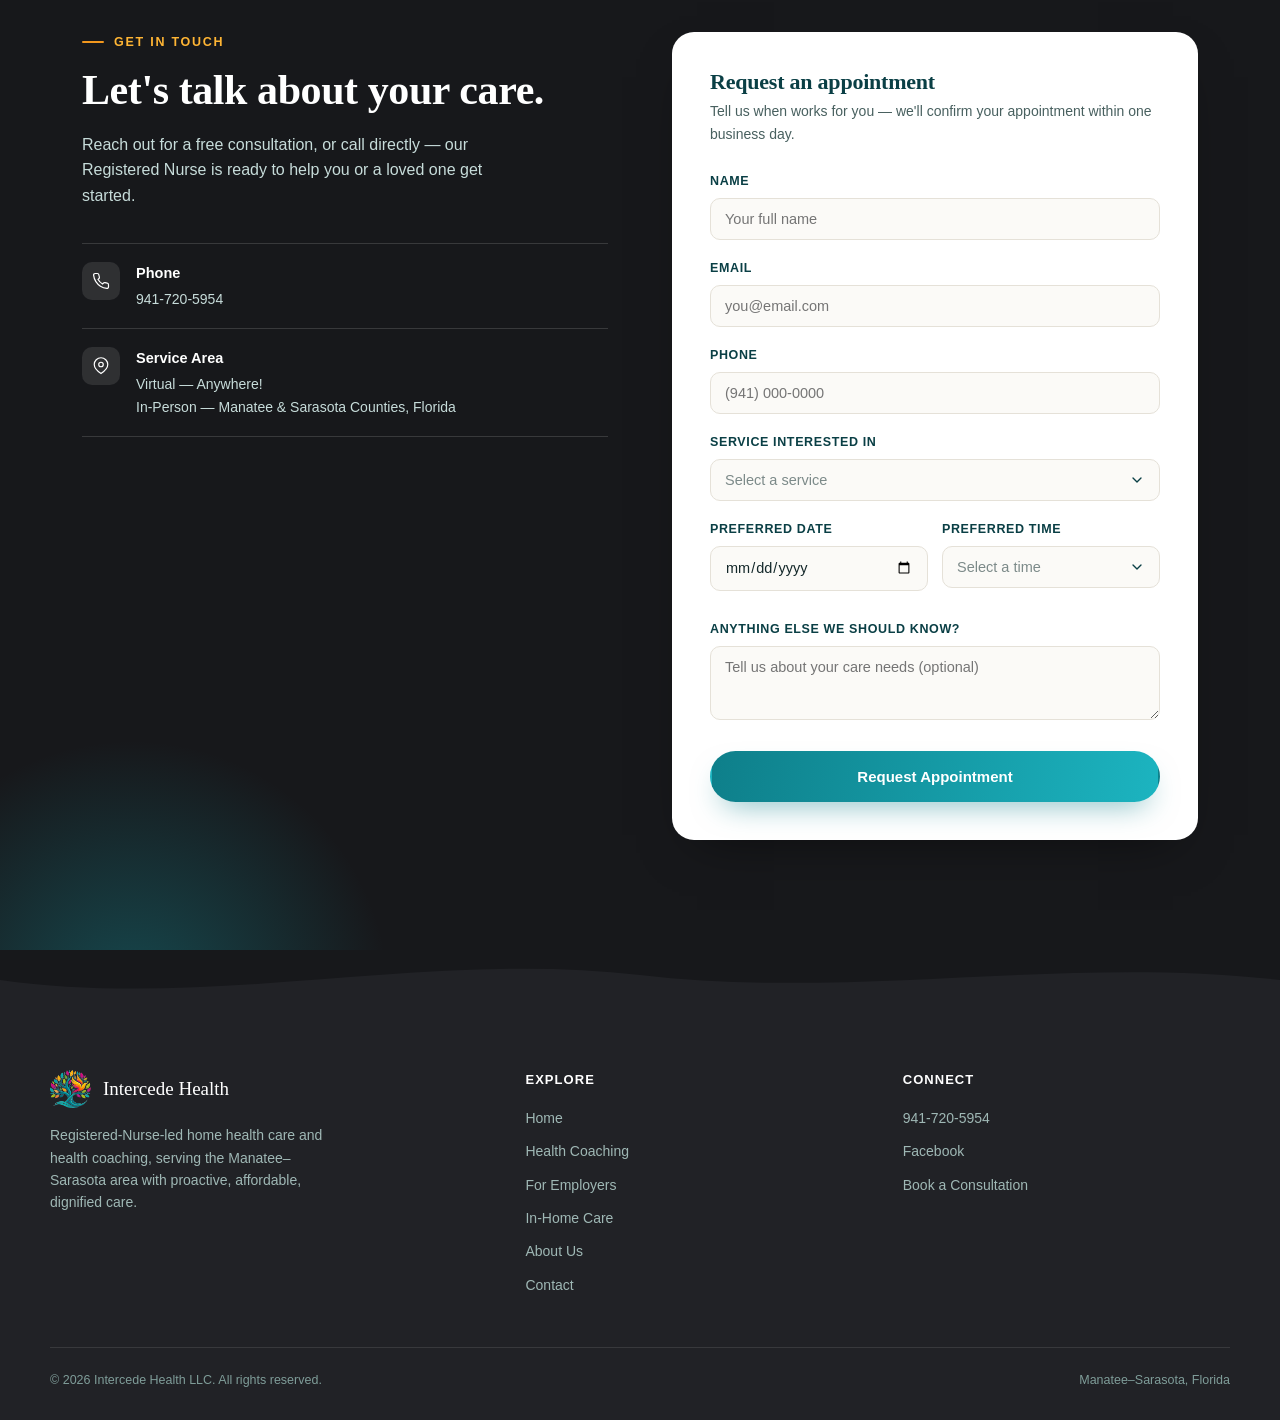
==== commit 46f77b1d: "Add files via upload" ====
--- a/index.html
+++ b/index.html
@@ -1,14 +1,14 @@
 <!DOCTYPE html>
-<html lang="en">
-<head>
-<meta charset="UTF-8">
+<!-- saved from url=(0050)file:///C:/Users/oneil/Downloads/index%20(40).html -->
+<html lang="en"><head><meta http-equiv="Content-Type" content="text/html; charset=UTF-8">
+
 <meta name="viewport" content="width=device-width, initial-scale=1.0">
 <title>Intercede Health — Your Health, Our Priority</title>
 <meta name="description" content="Registered-Nurse-led in-home care and health coaching for the Manatee–Sarasota area. Proactive, dignified, affordable care from Intercede Health.">
-<link rel="icon" type="image/png" id="favicon">
-<link rel="preconnect" href="https://fonts.googleapis.com">
-<link rel="preconnect" href="https://fonts.gstatic.com" crossorigin>
-<link href="https://fonts.googleapis.com/css2?family=Fraunces:ital,opsz,wght@0,9..144,400;0,9..144,500;0,9..144,600;0,9..144,700;1,9..144,500&family=Inter:wght@400;500;600;700;800&display=swap" rel="stylesheet">
+<link rel="icon" type="image/png" id="favicon" href="[data-uri]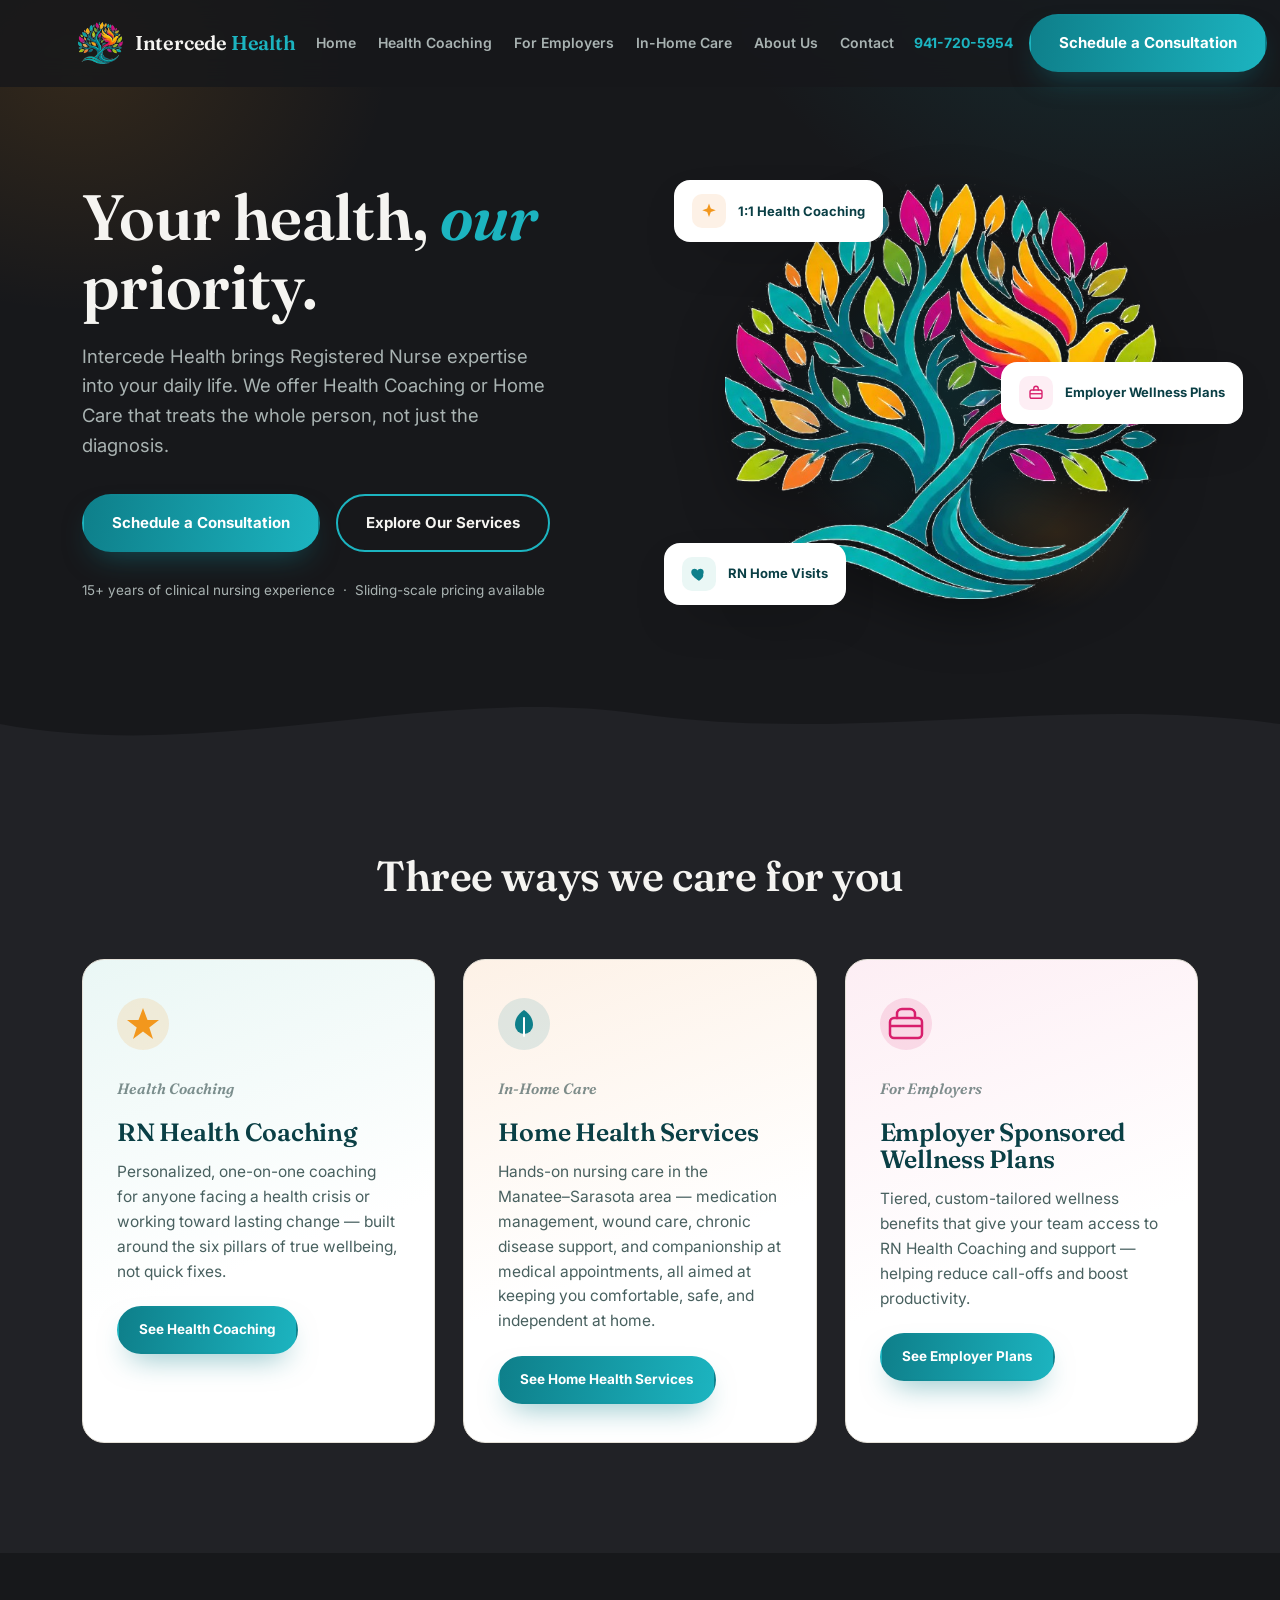
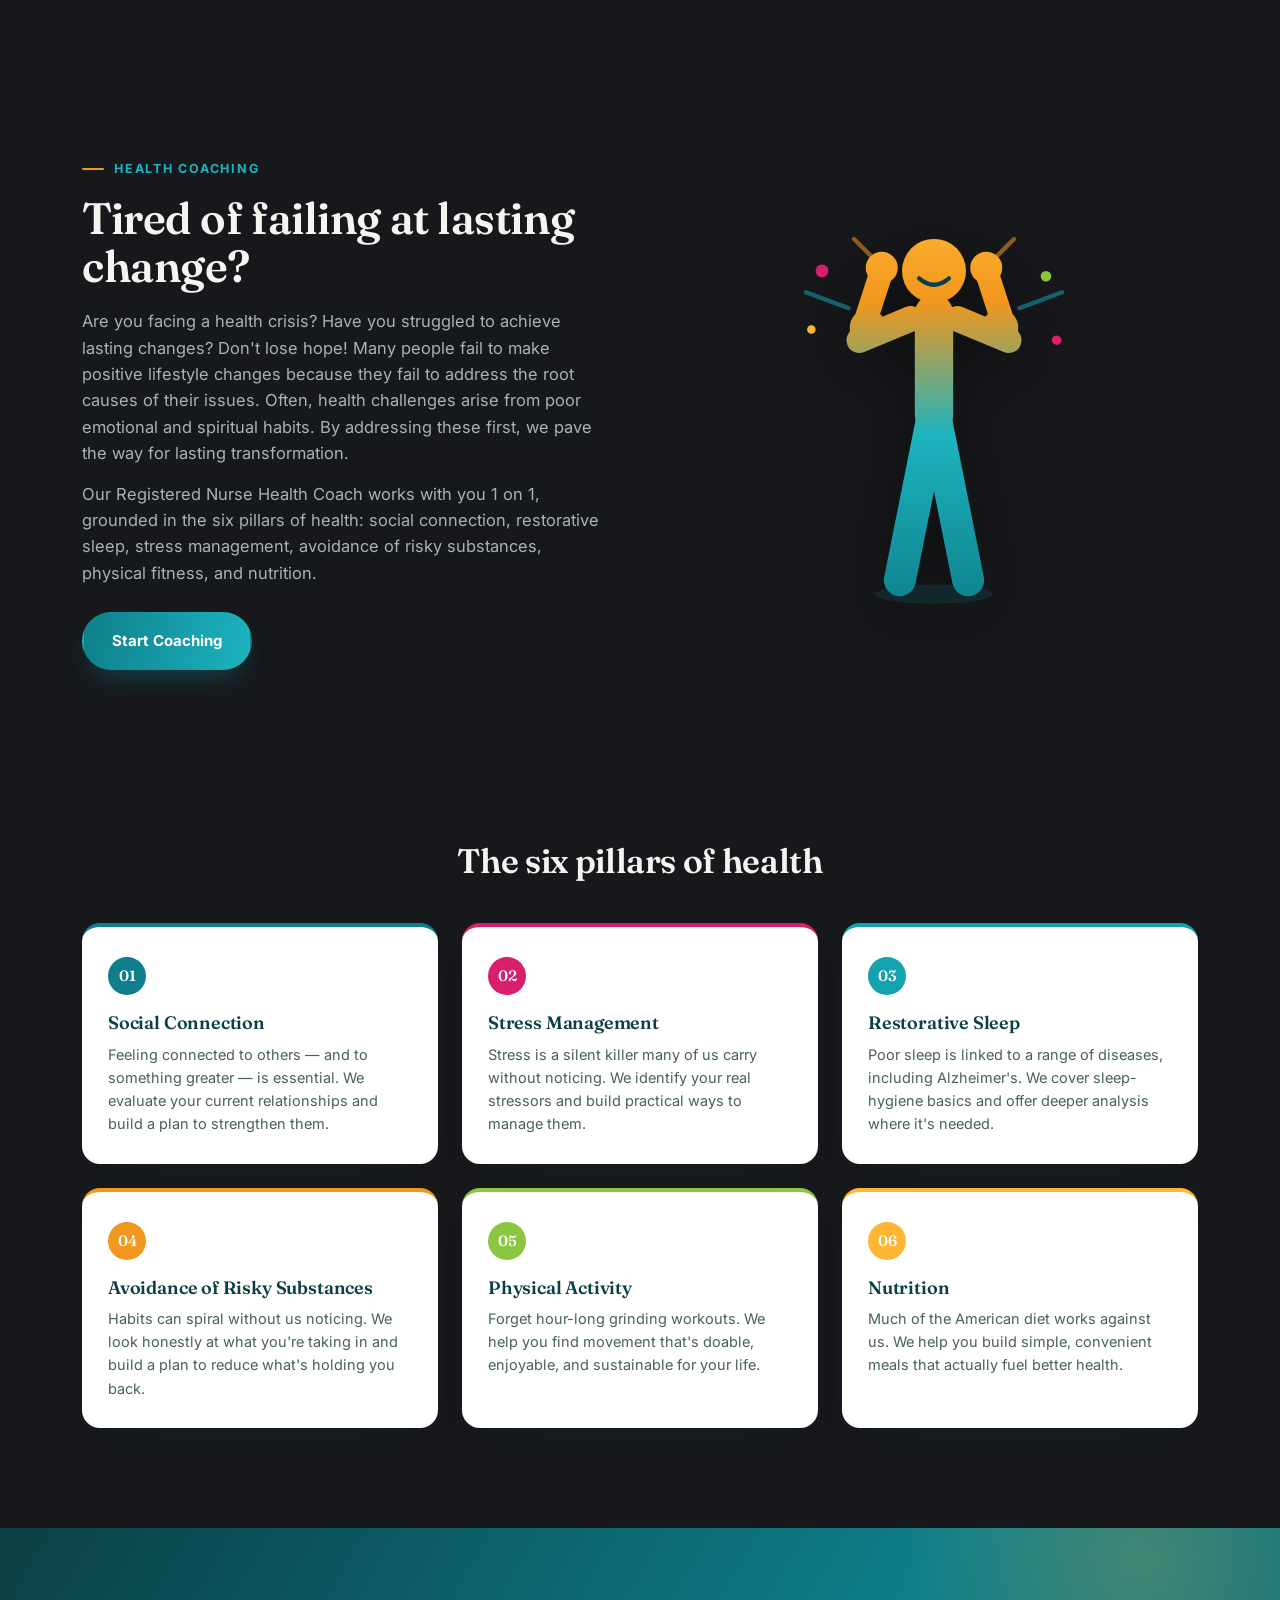
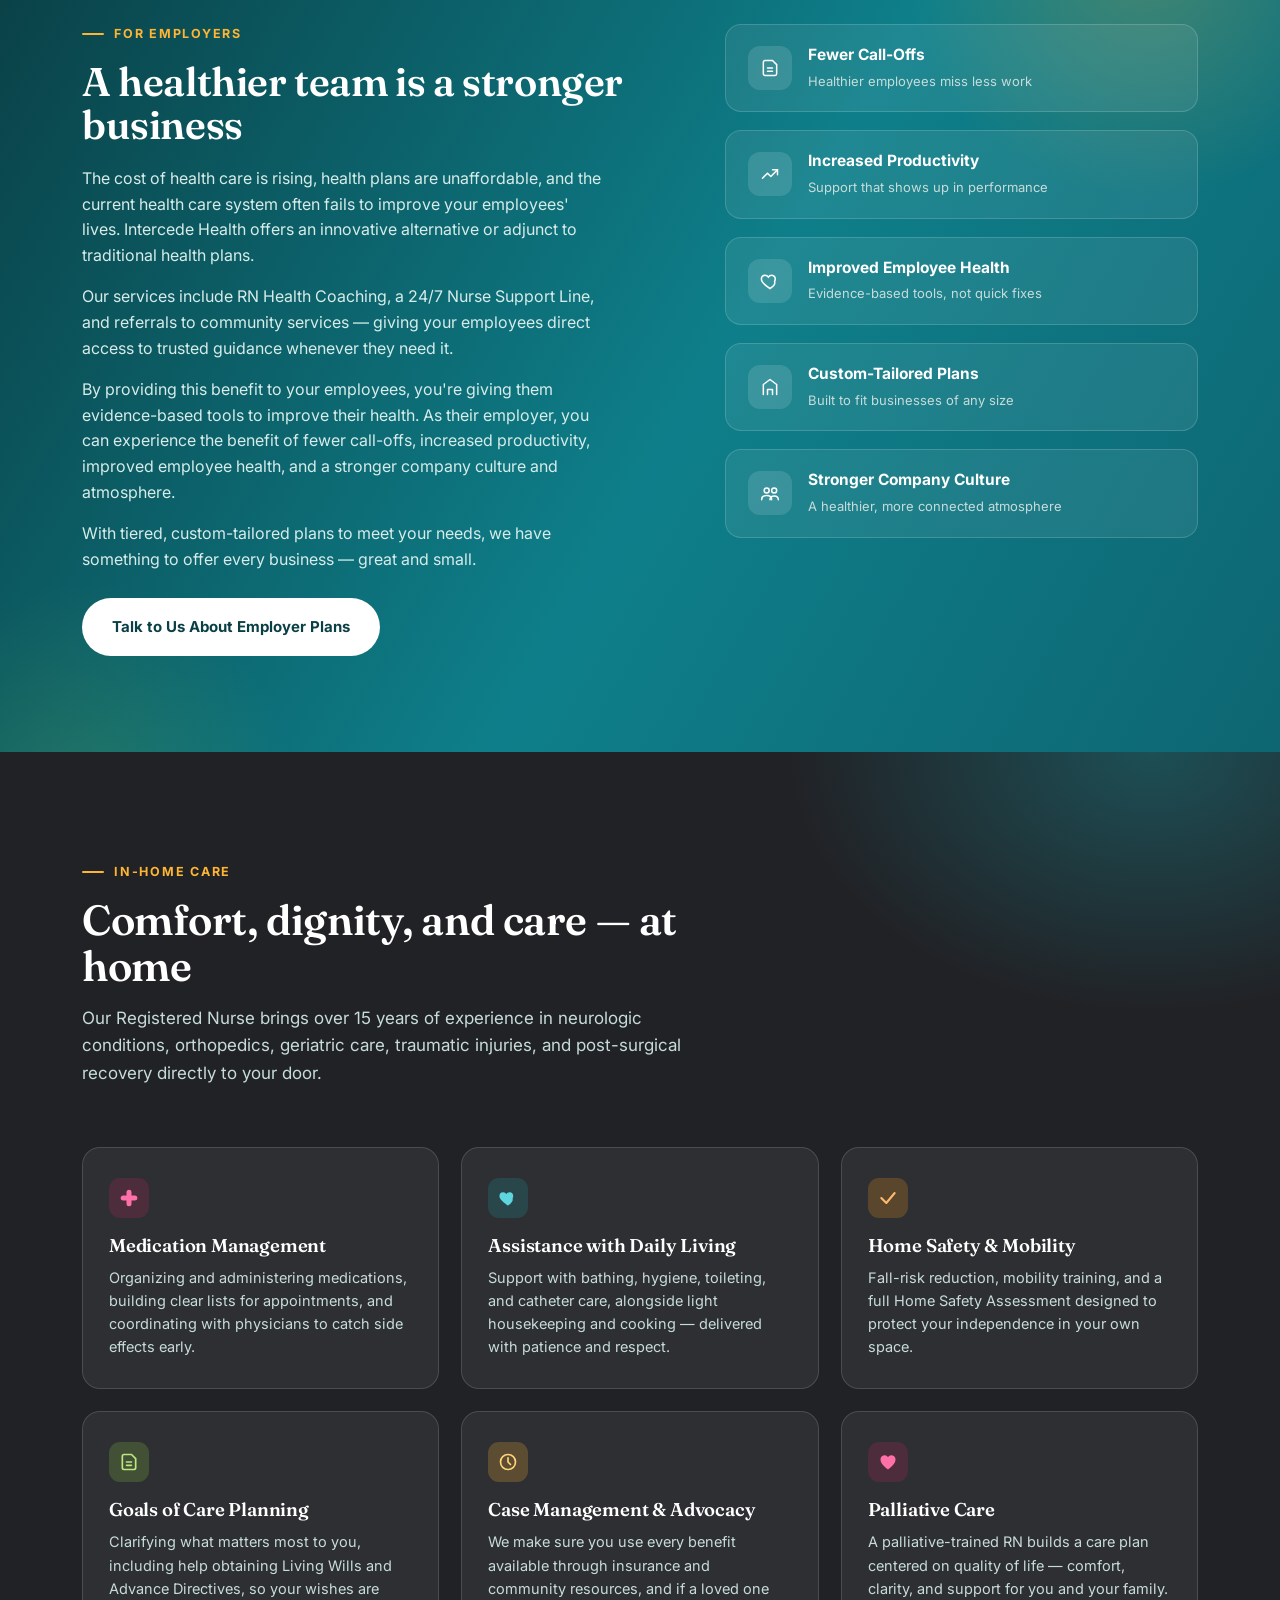
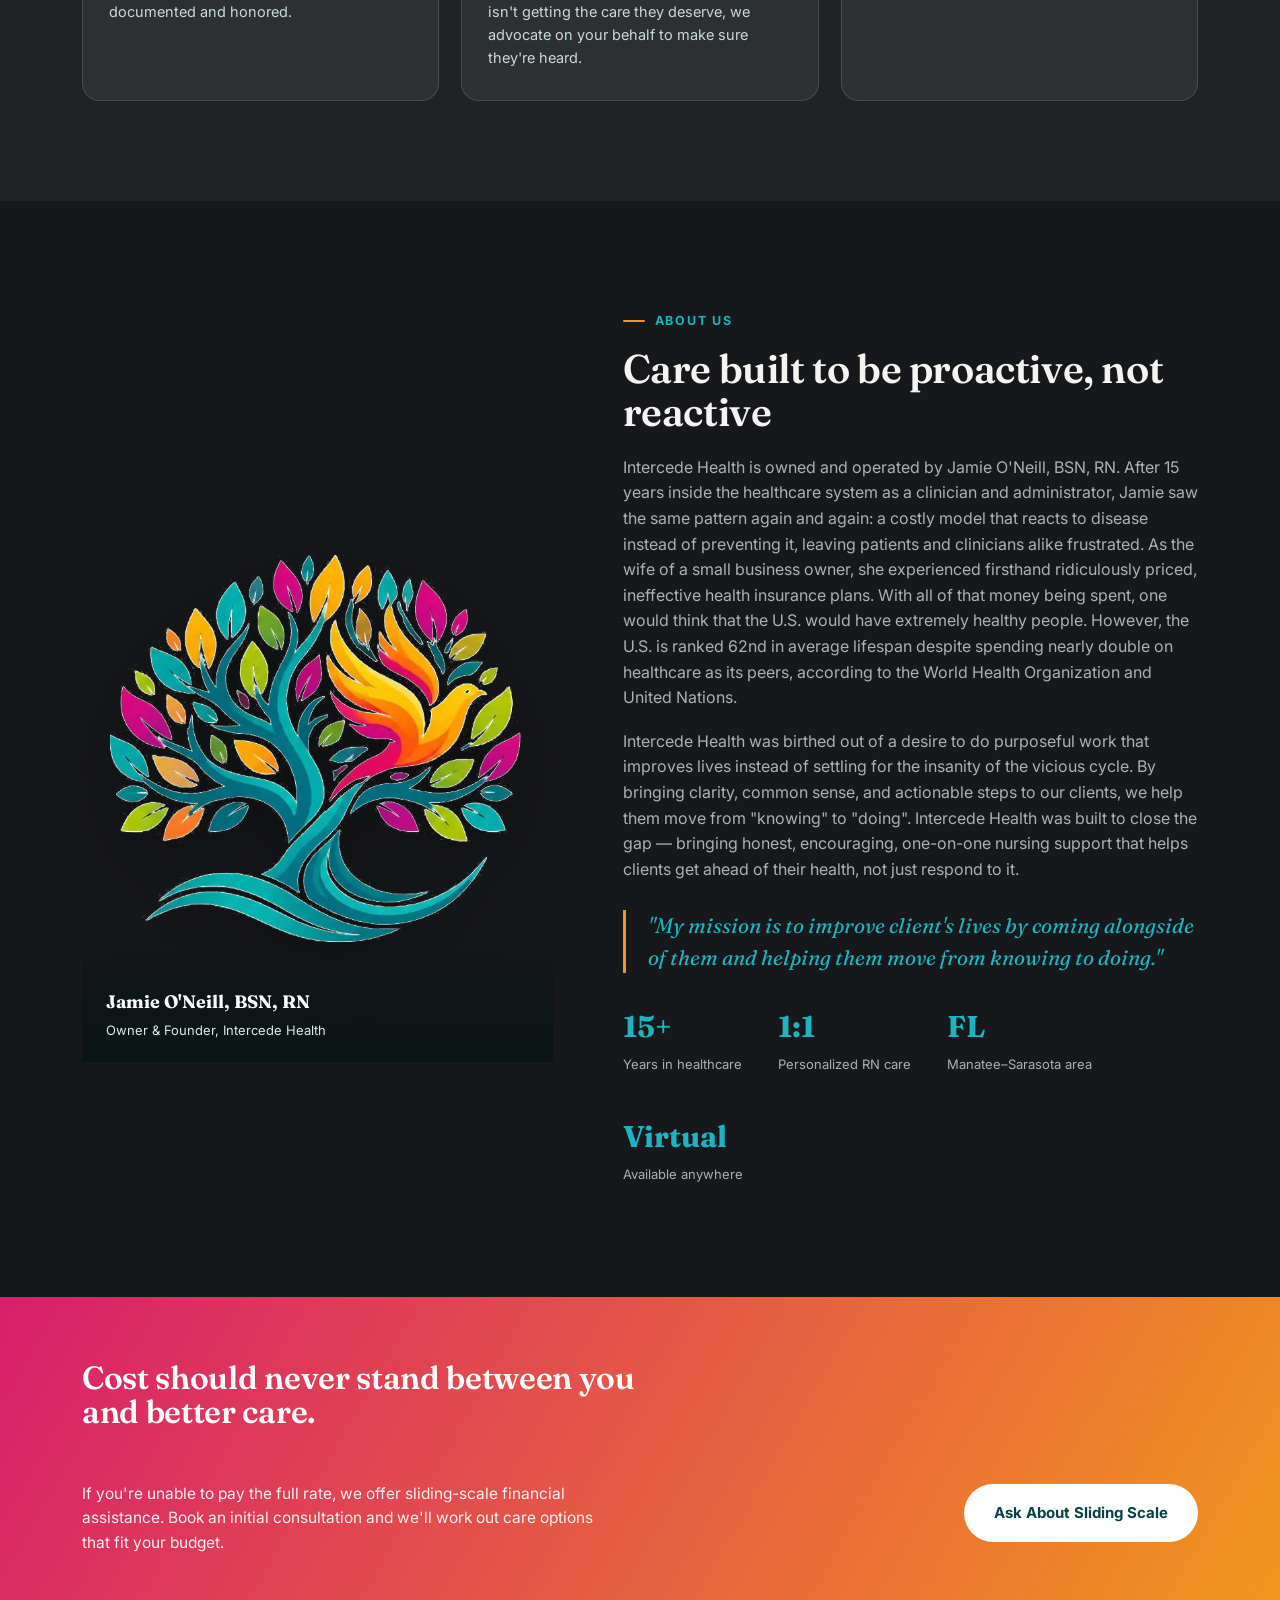
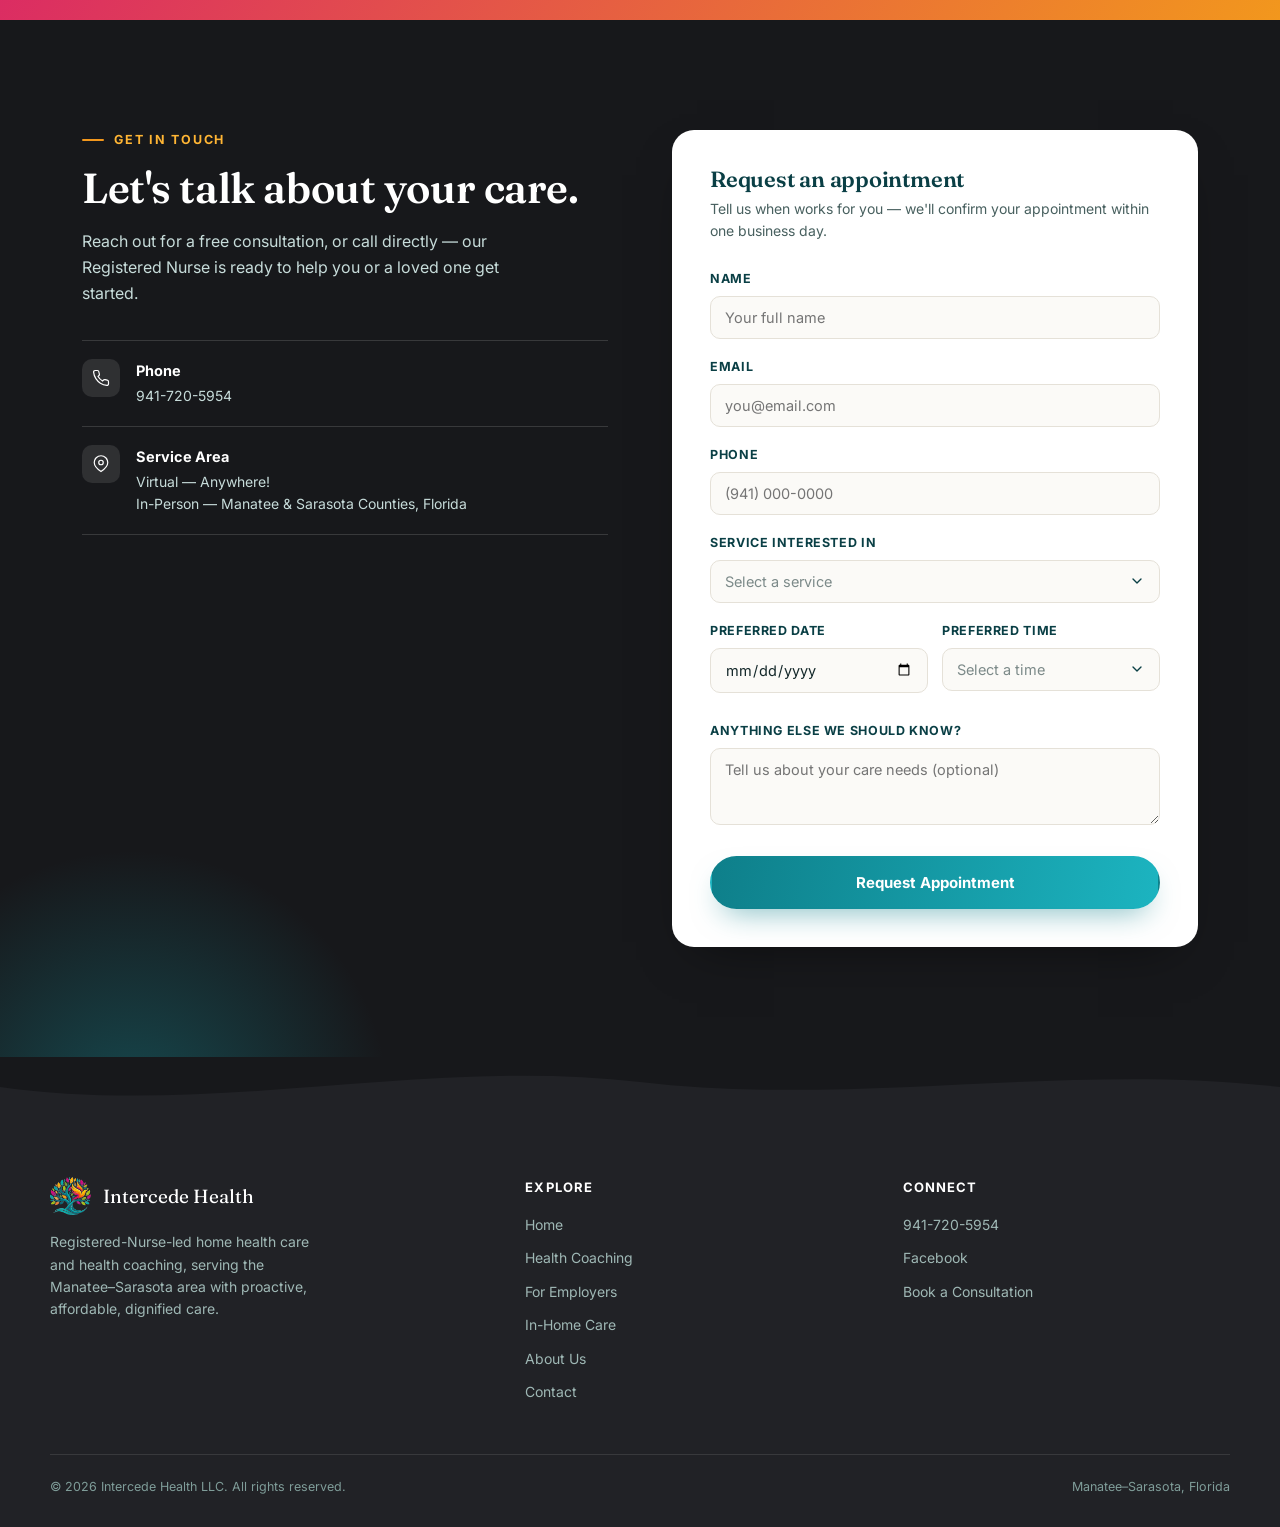
==== commit dd35b3d7: "Add files via upload" ====
--- a/index.html
+++ b/index.html
@@ -1,14 +1,14 @@
 <!DOCTYPE html>
-<!-- saved from url=(0050)file:///C:/Users/oneil/Downloads/index%20(40).html -->
-<html lang="en"><head><meta http-equiv="Content-Type" content="text/html; charset=UTF-8">
-
+<html lang="en">
+<head>
+<meta charset="UTF-8">
 <meta name="viewport" content="width=device-width, initial-scale=1.0">
 <title>Intercede Health — Your Health, Our Priority</title>
 <meta name="description" content="Registered-Nurse-led in-home care and health coaching for the Manatee–Sarasota area. Proactive, dignified, affordable care from Intercede Health.">
-<link rel="icon" type="image/png" id="favicon" href="[data-uri]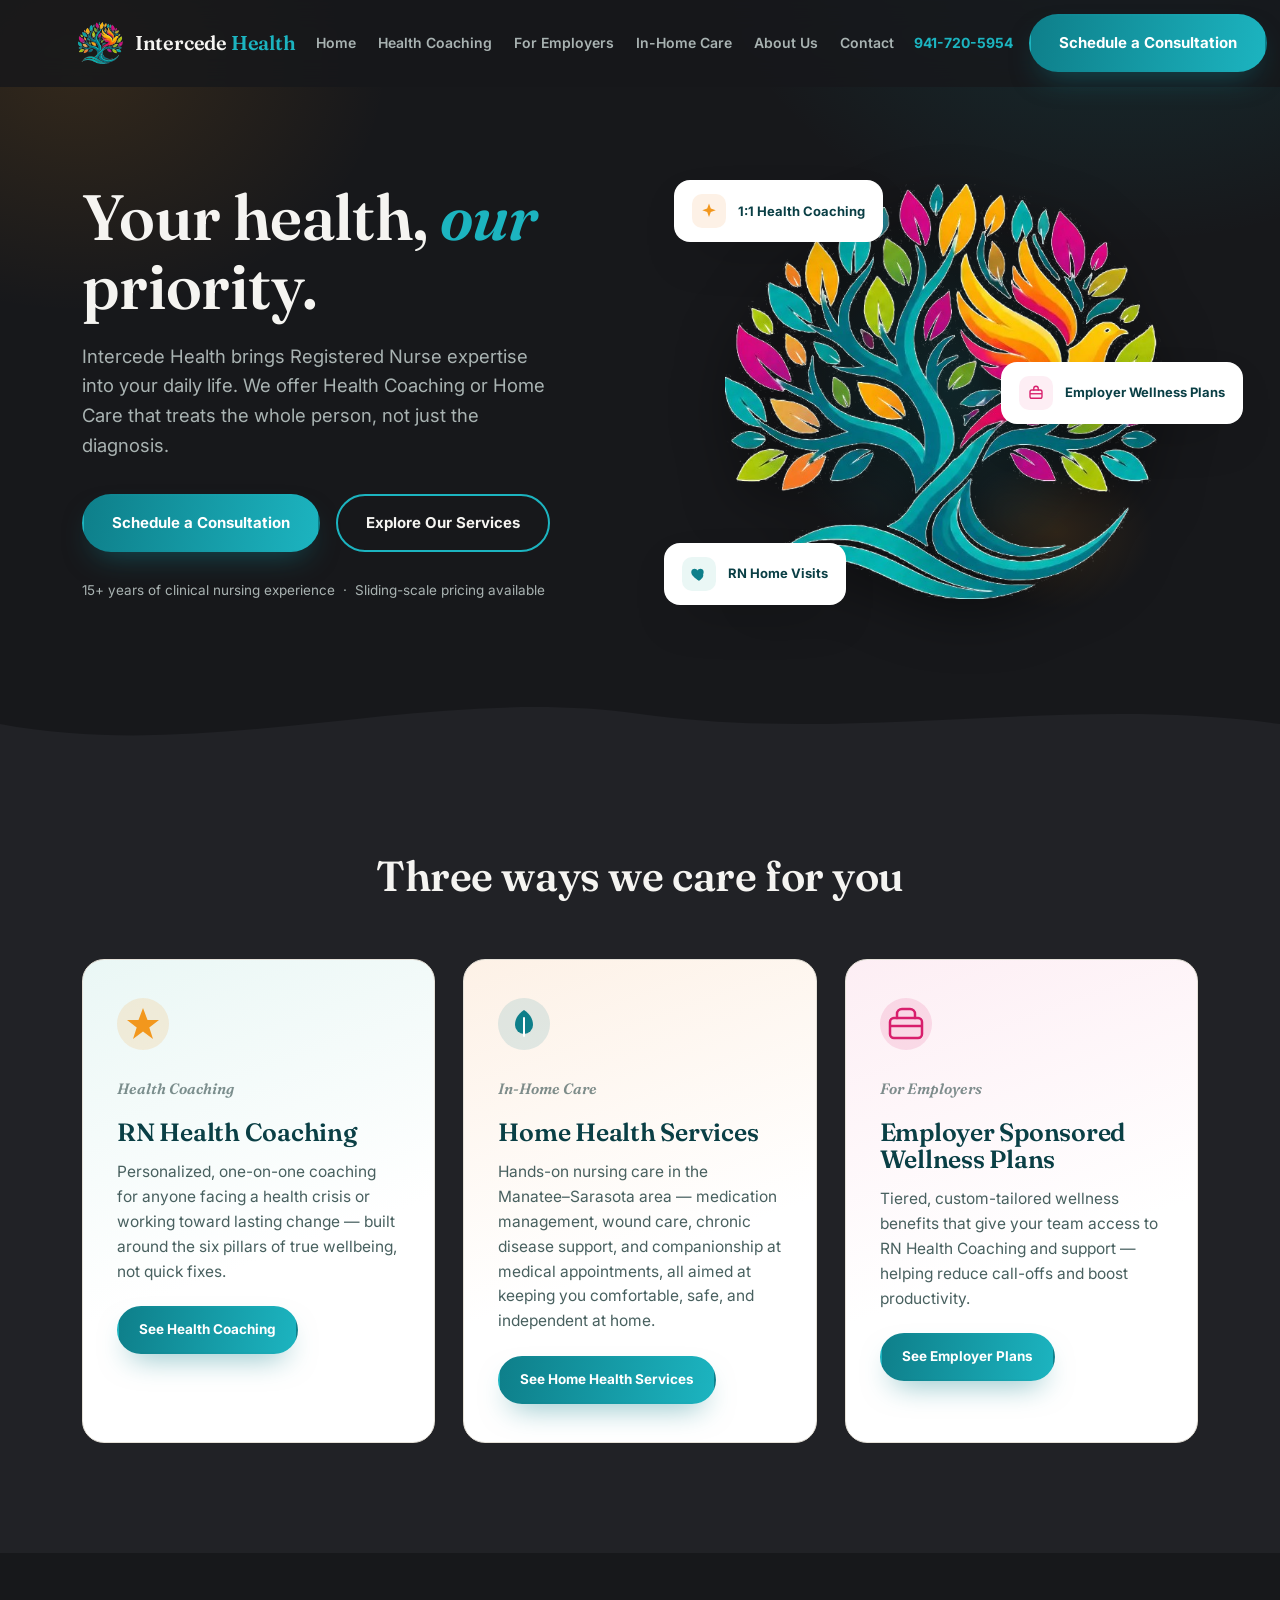
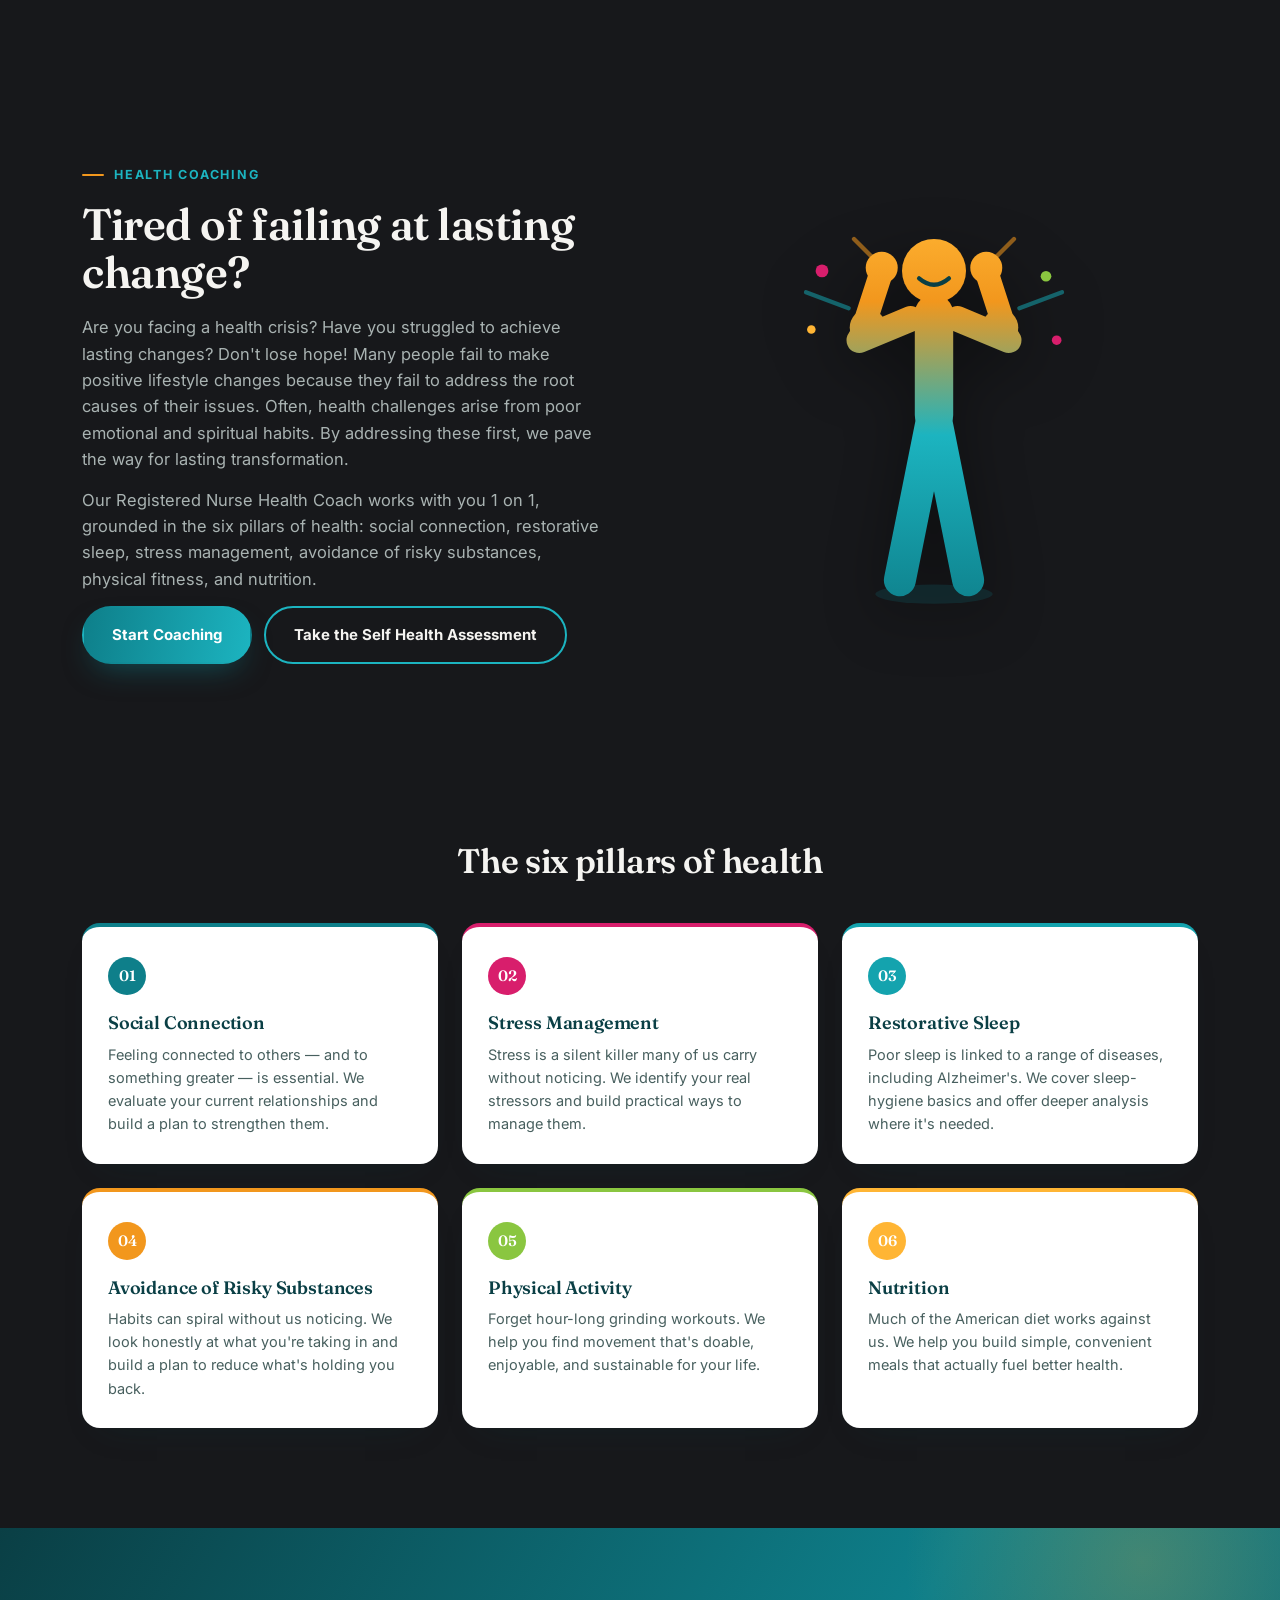
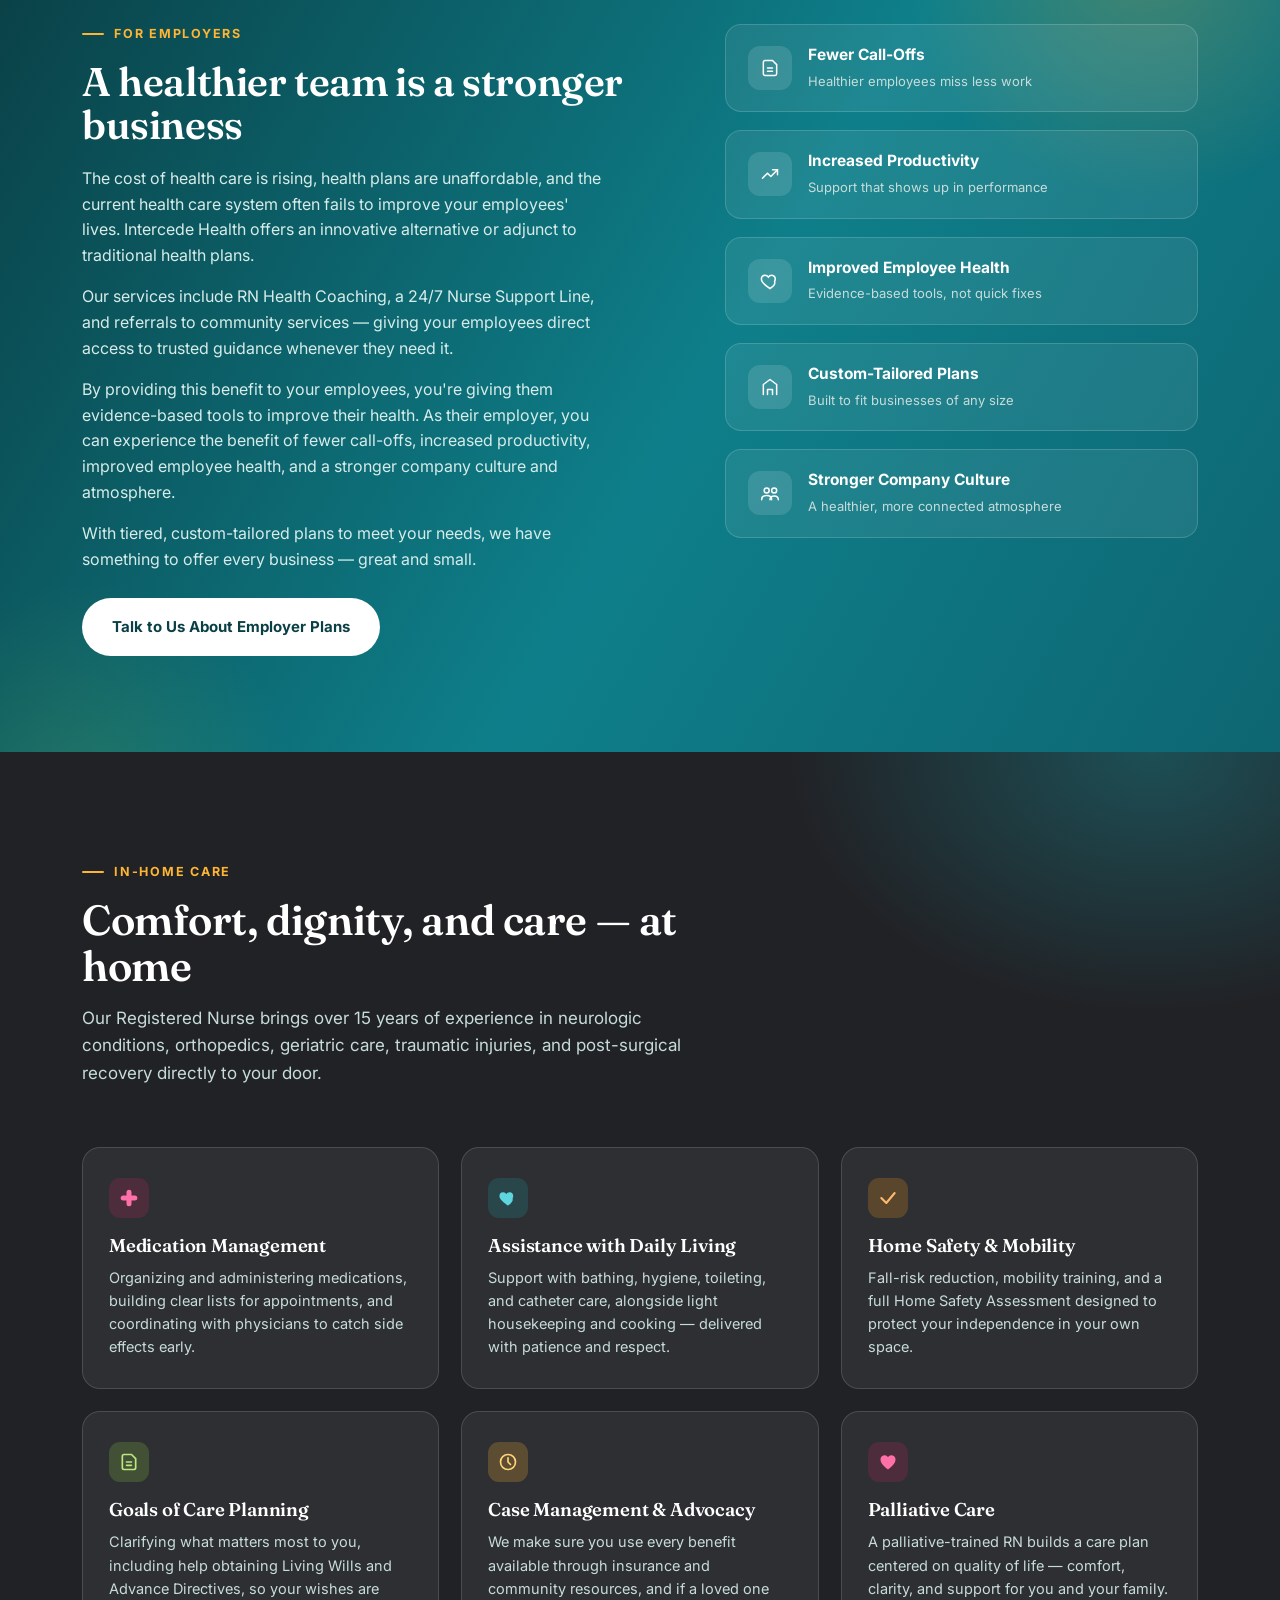
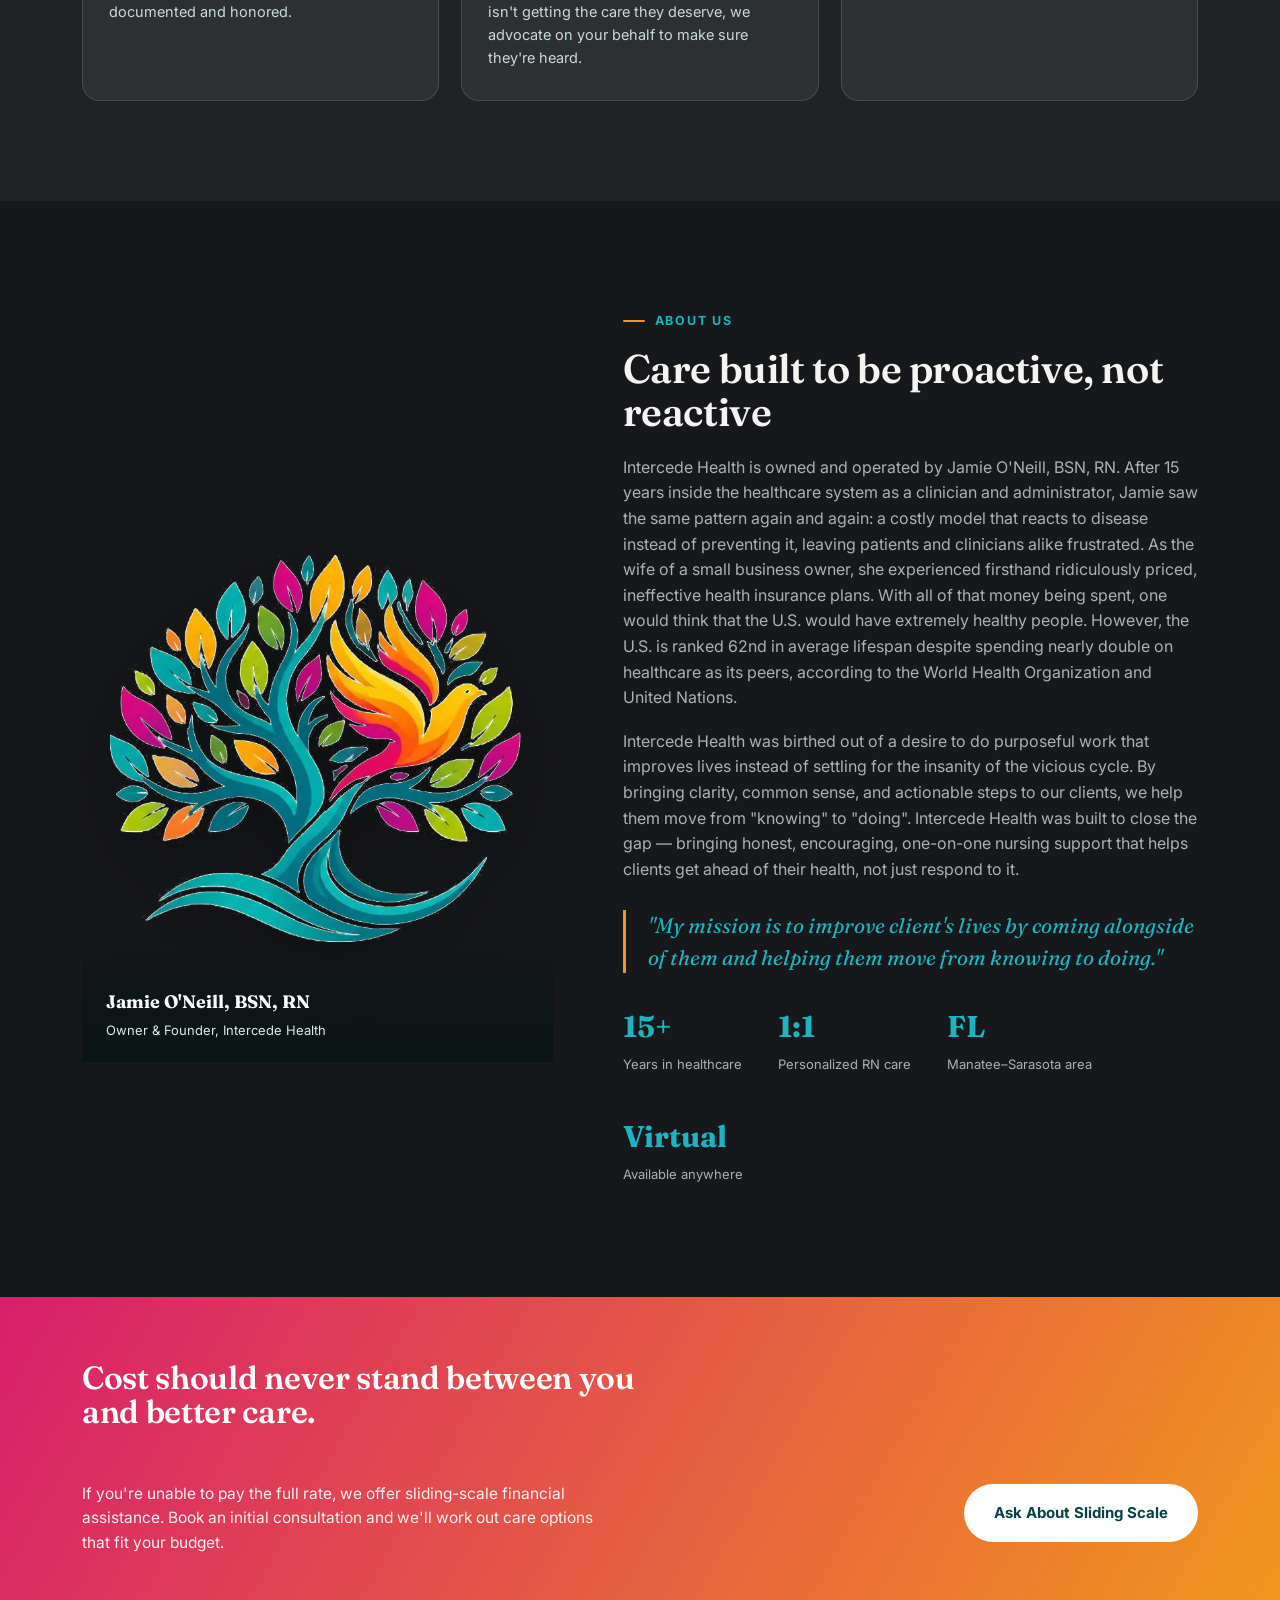
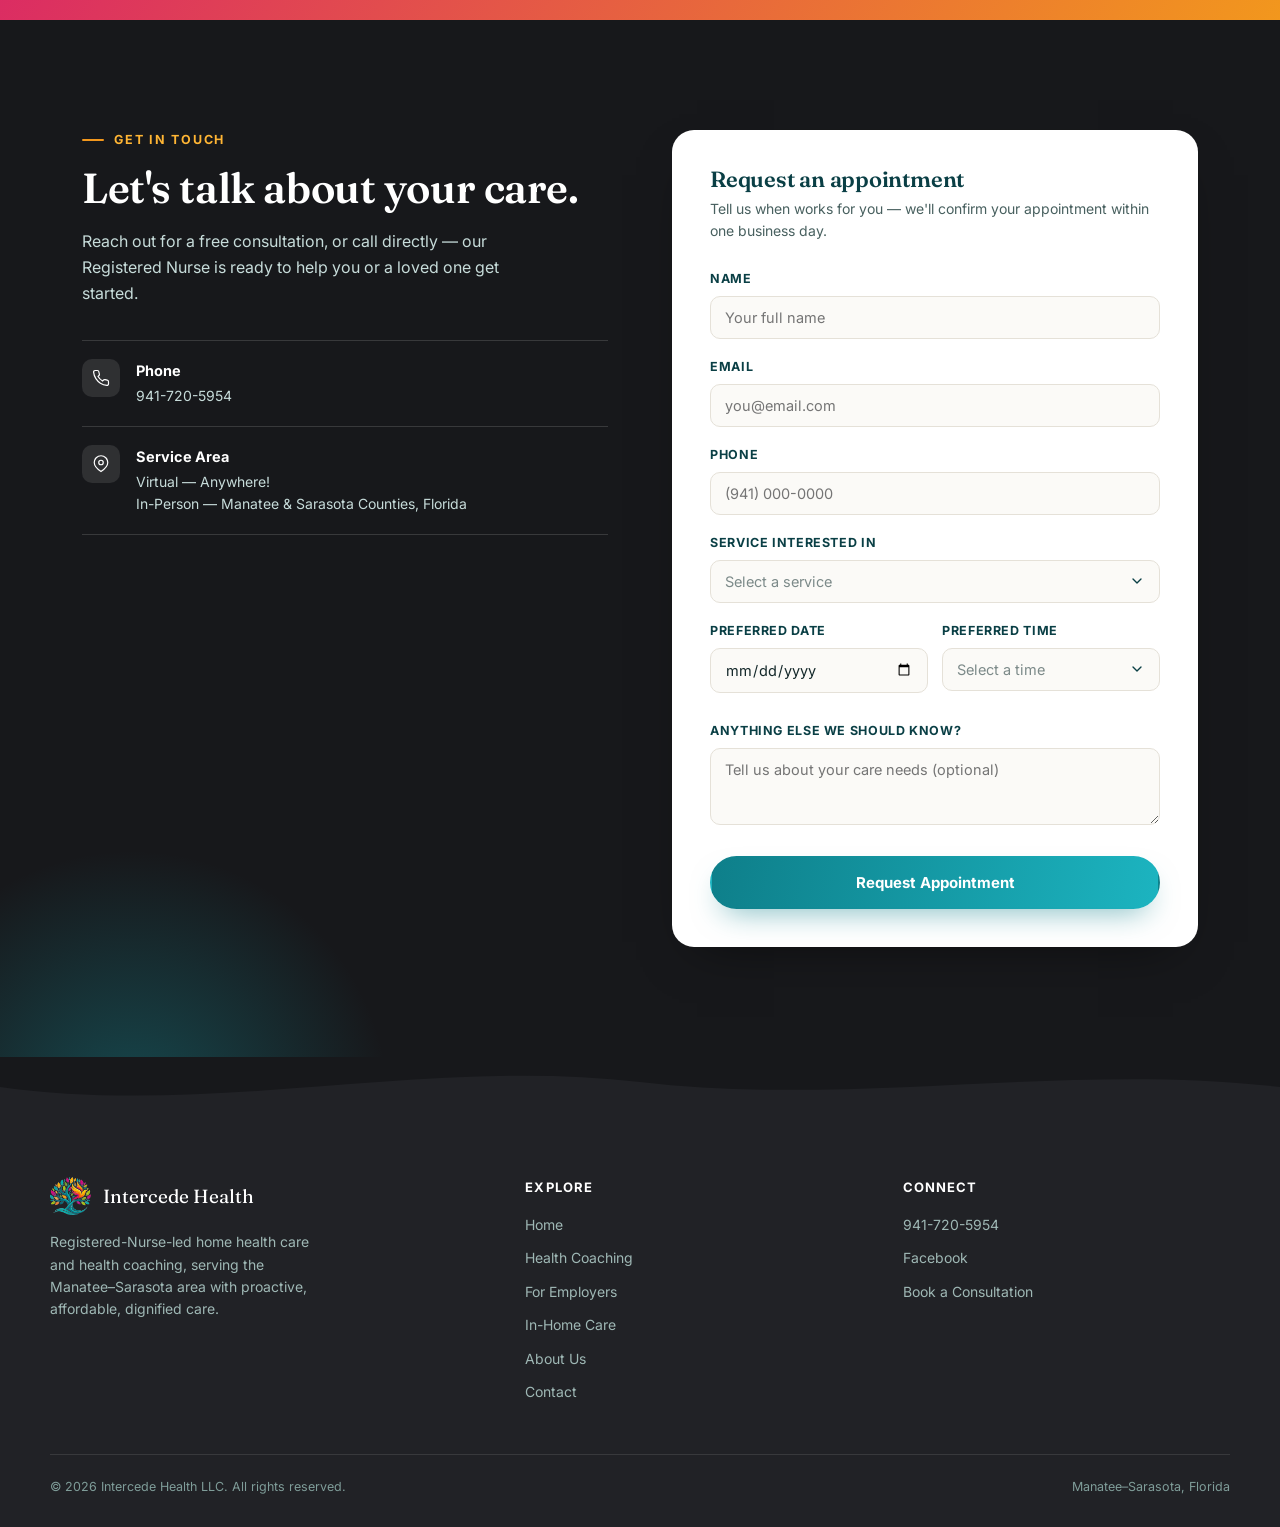
==== commit 30f22bb2: "Add files via upload" ====
--- a/index.html
+++ b/index.html
@@ -570,7 +570,10 @@
           <h2>Tired of failing at lasting change?</h2>
           <p>Are you facing a health crisis? Have you struggled to achieve lasting changes? Don't lose hope! Many people fail to make positive lifestyle changes because they fail to address the root causes of their issues. Often, health challenges arise from poor emotional and spiritual habits. By addressing these first, we pave the way for lasting transformation.</p>
           <p>Our Registered Nurse Health Coach works with you 1 on 1, grounded in the six pillars of health: social connection, restorative sleep, stress management, avoidance of risky substances, physical fitness, and nutrition.</p>
-          <a href="#contact" class="btn btn-primary" style="margin-top:12px;">Start Coaching</a>
+          <div style="display:flex;flex-wrap:wrap;gap:12px;margin-top:12px;">
+            <a href="#contact" class="btn btn-primary">Start Coaching</a>
+            <a href="health-check-in.html" class="btn btn-ghost">Take the Self Health Assessment</a>
+          </div>
         </div>
         <div class="coach-visual reveal">
           <svg viewBox="0 0 300 380" xmlns="http://www.w3.org/2000/svg">
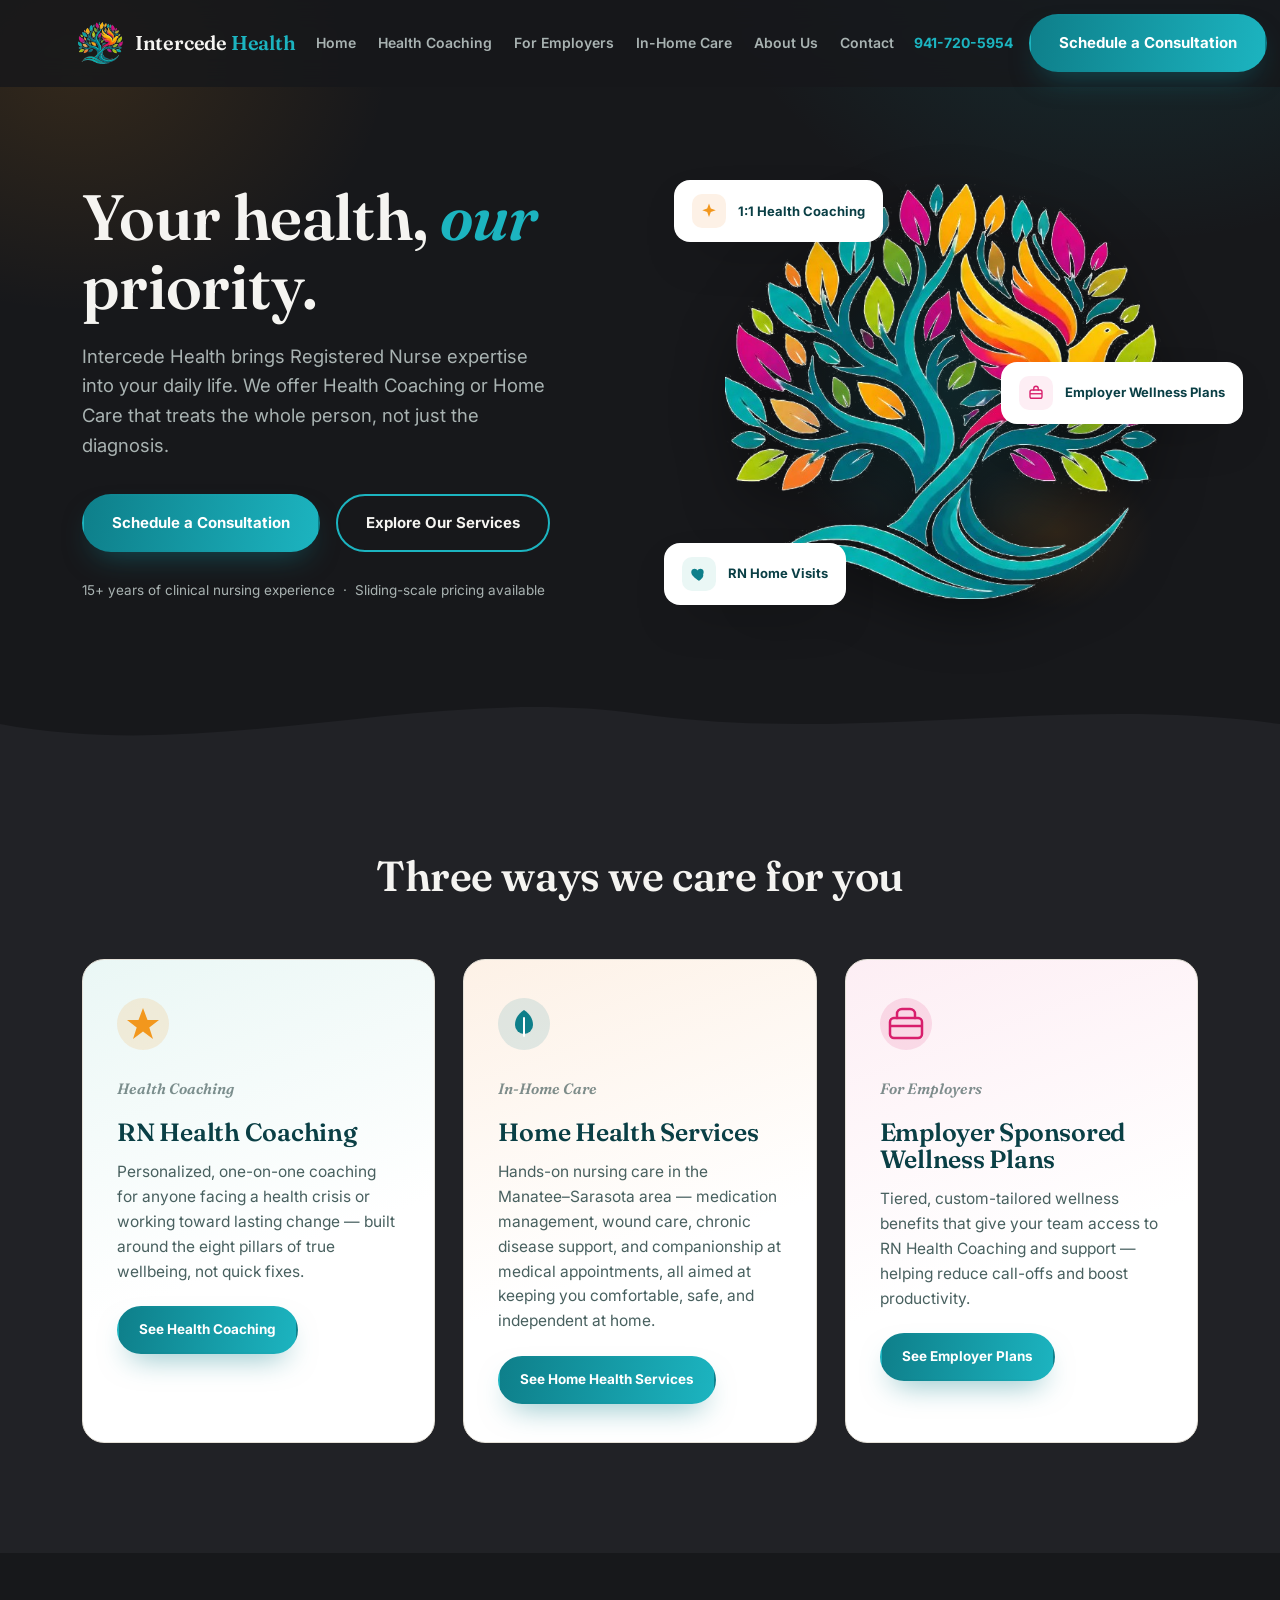
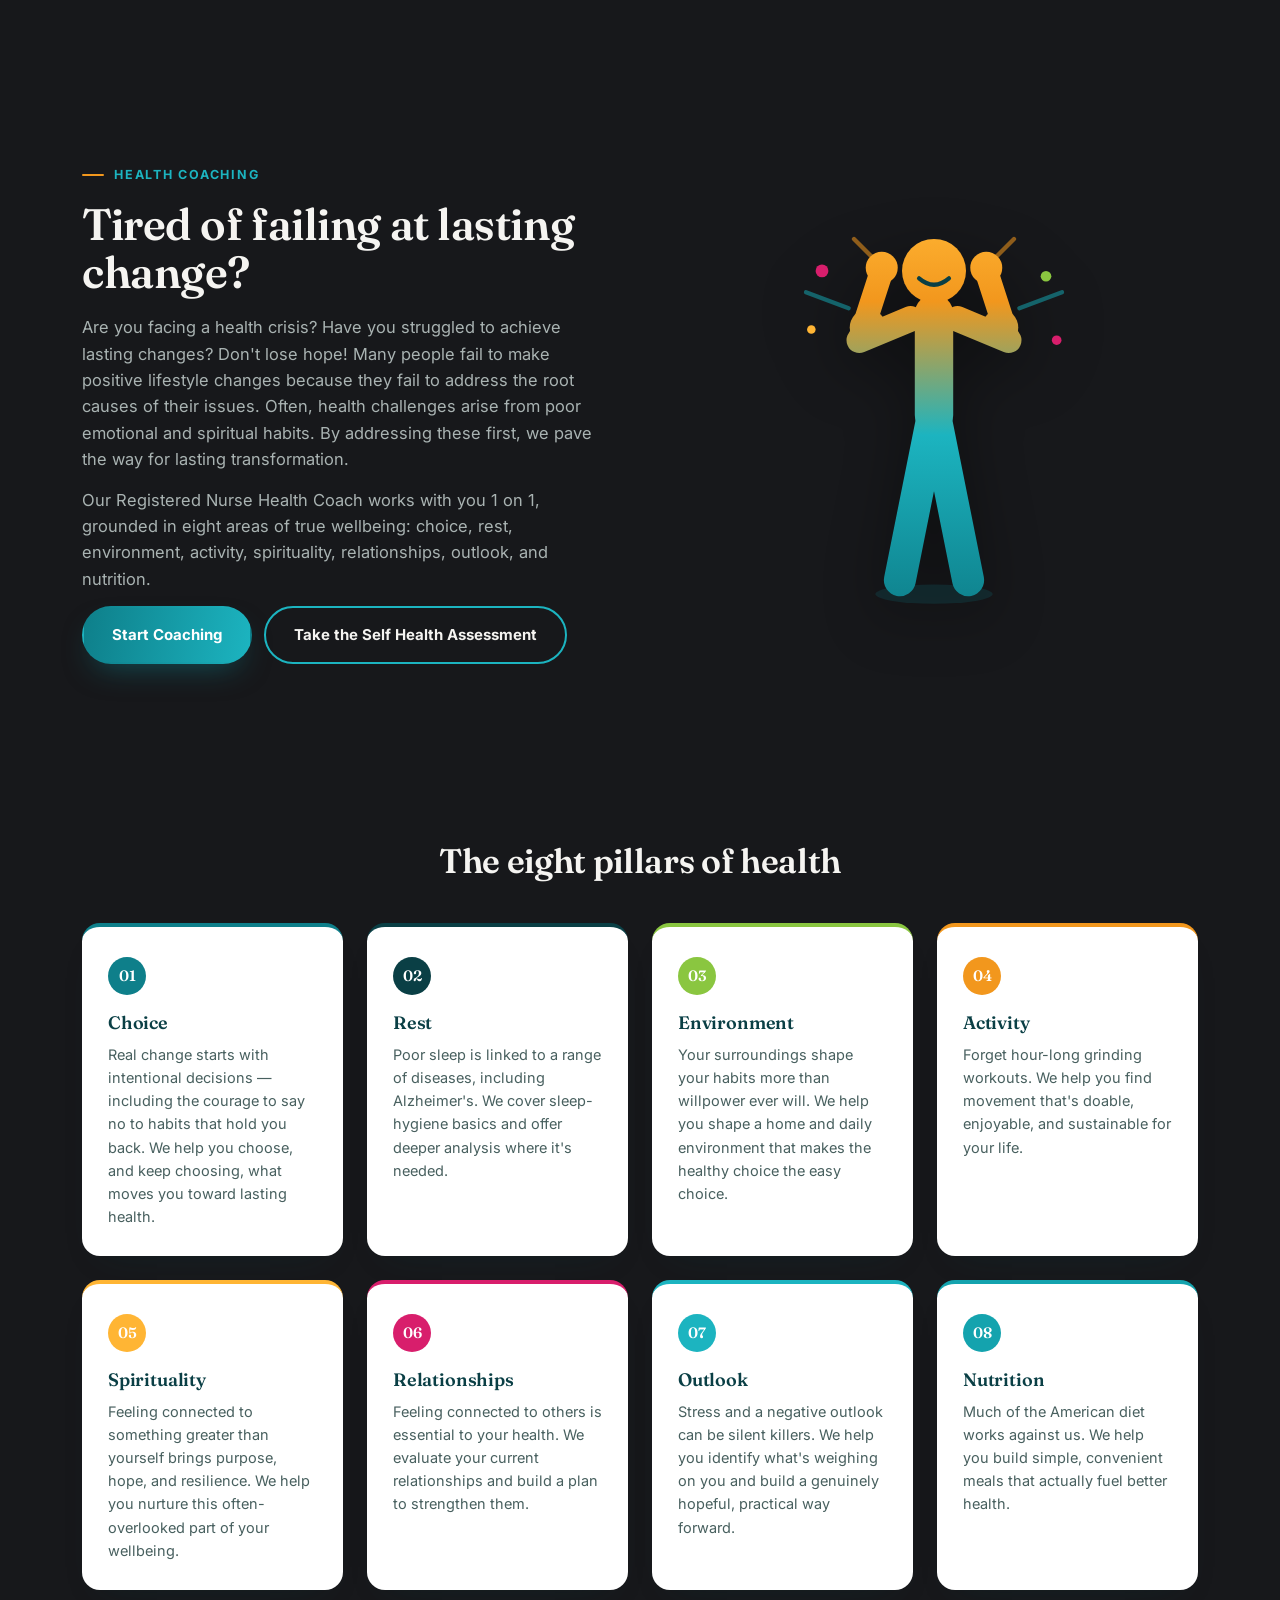
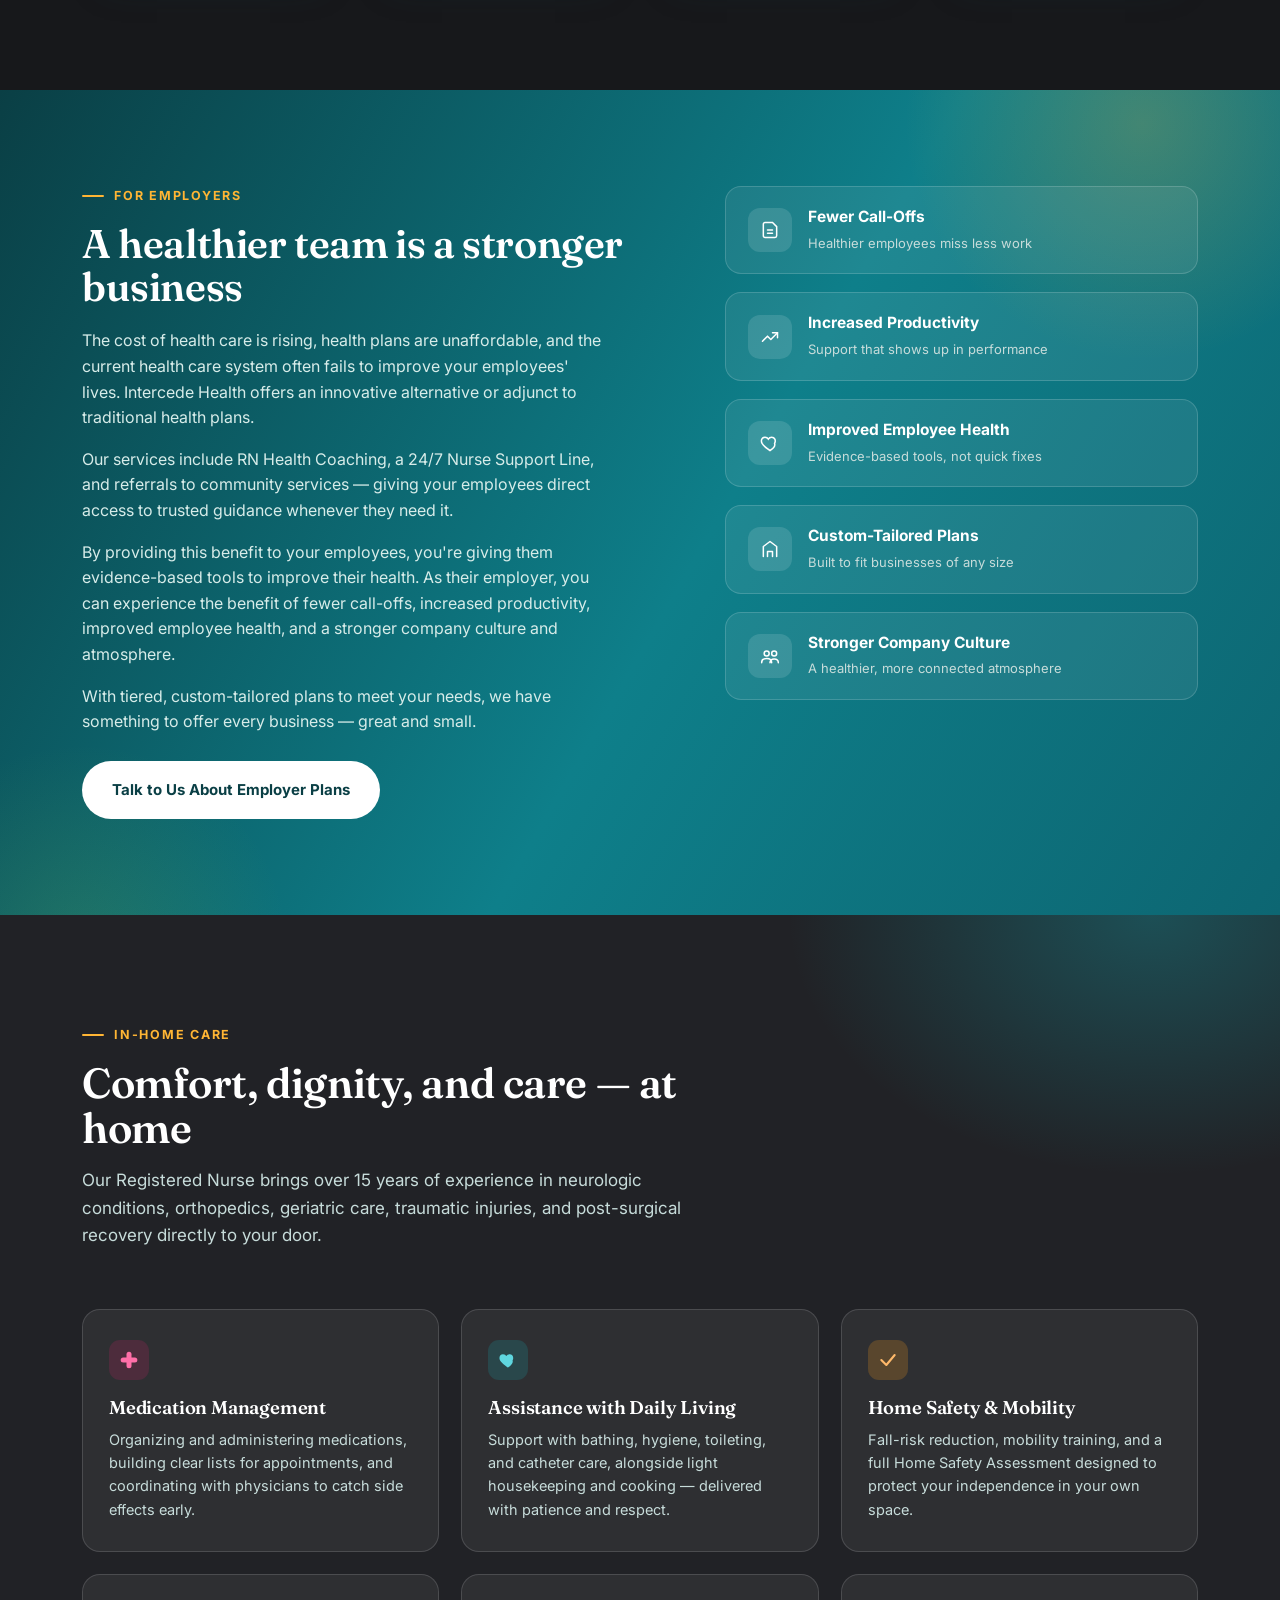
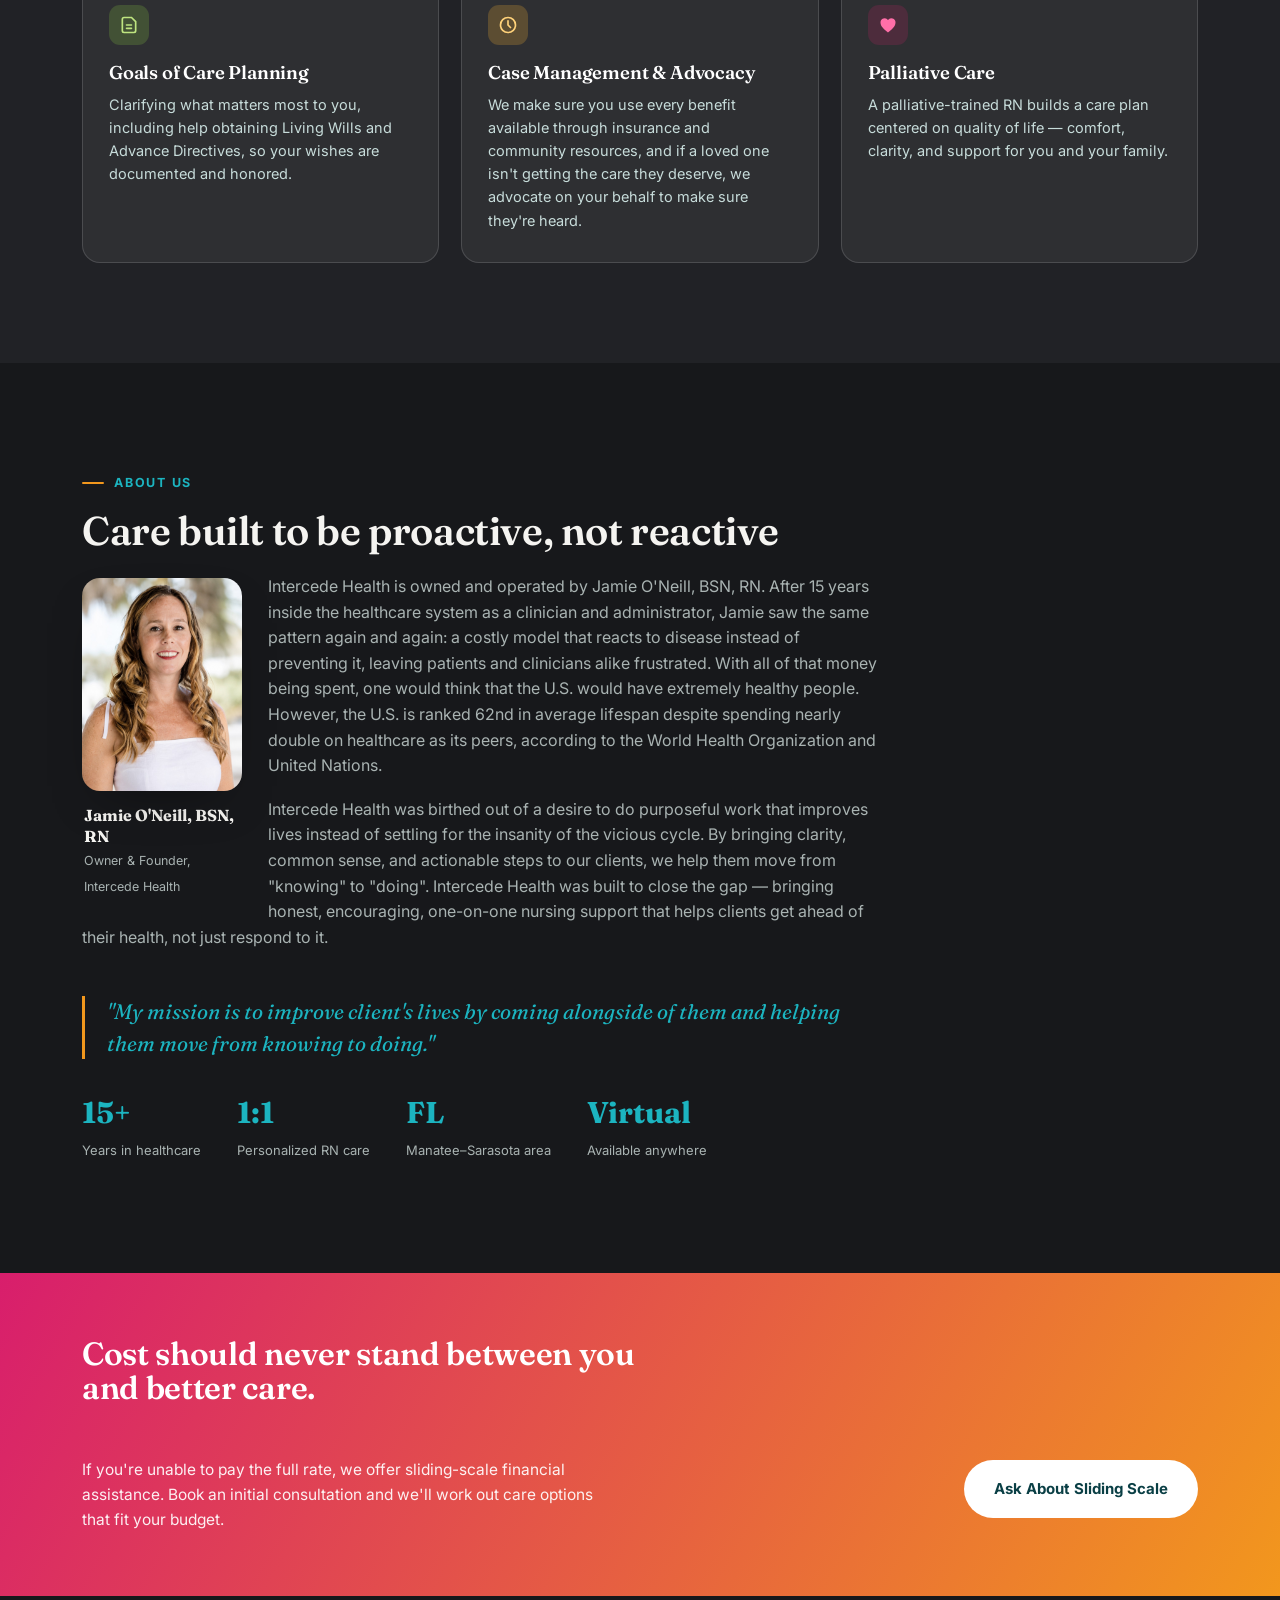
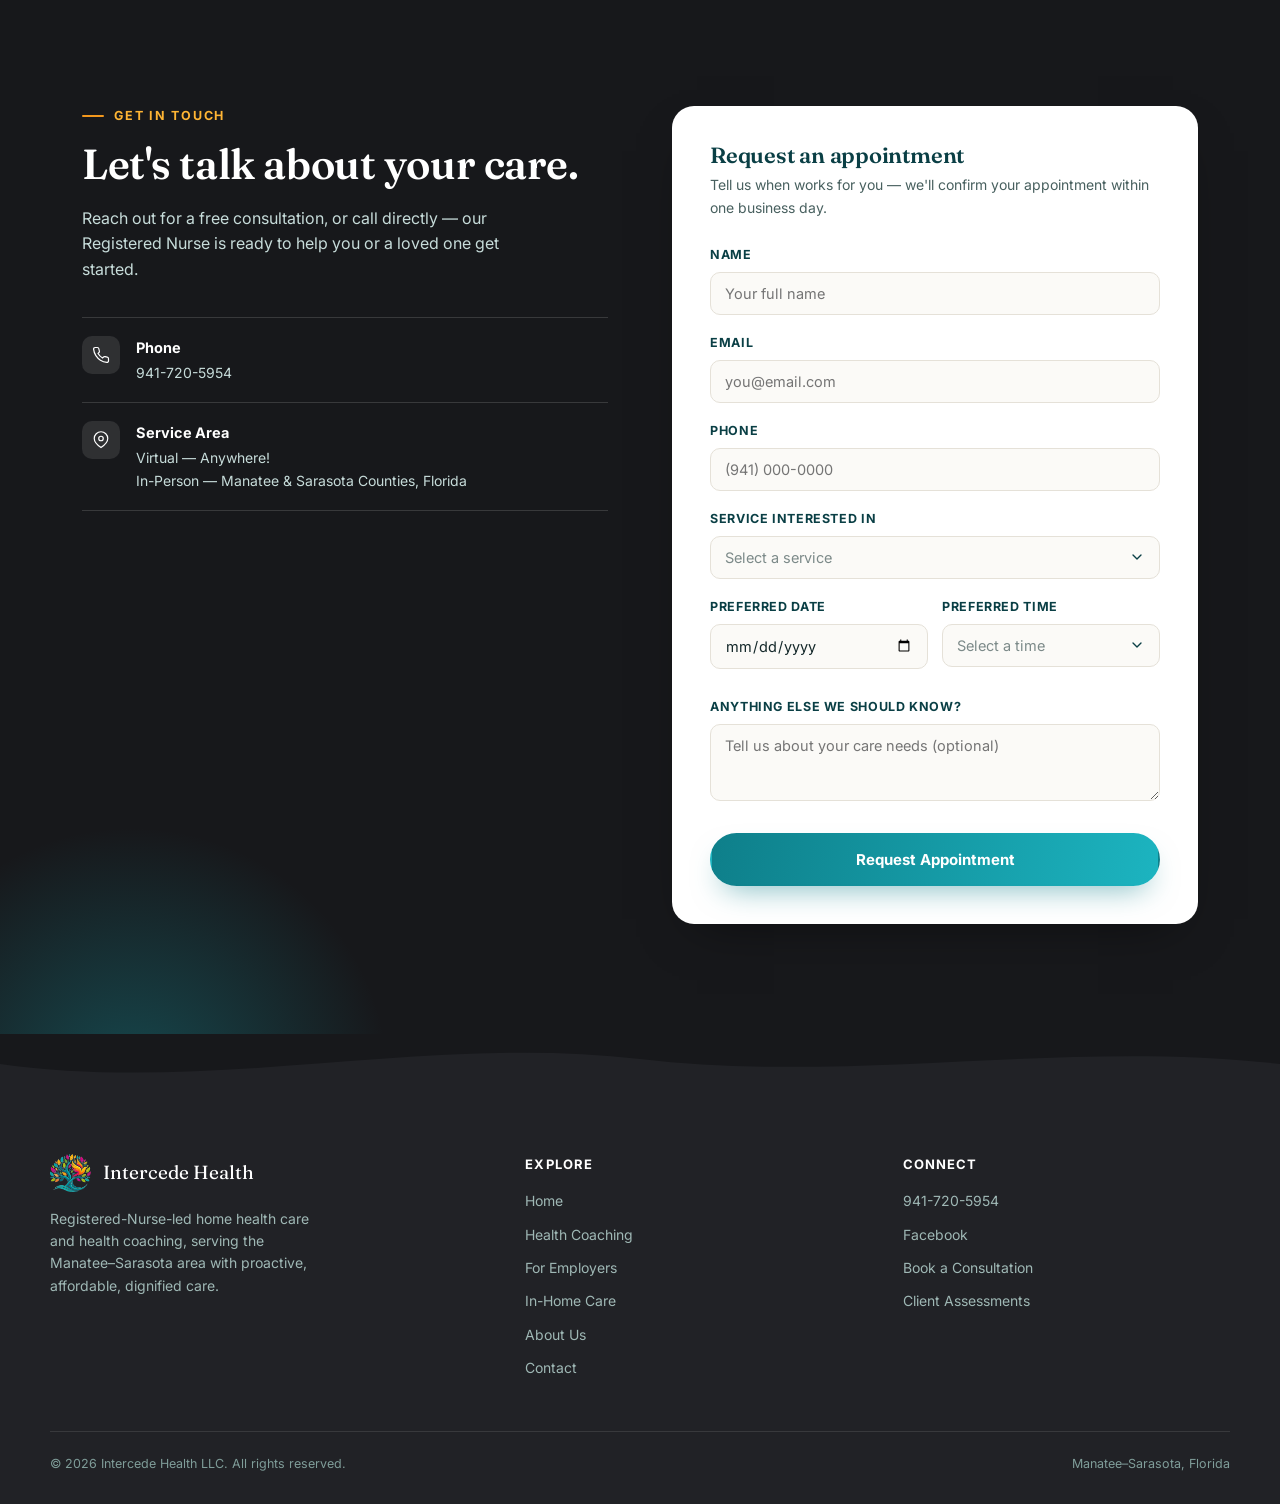
==== commit 3ed30715: "Add files via upload" ====
--- a/index.html
+++ b/index.html
@@ -251,7 +251,7 @@
   }
   .coach-visual svg{width:100%;height:100%;max-width:320px;filter:drop-shadow(0 18px 30px rgba(0,0,0,0.4));}
 
-  .pillar-cluster{display:grid;grid-template-columns:repeat(3,1fr);gap:24px;}
+  .pillar-cluster{display:grid;grid-template-columns:repeat(4,1fr);gap:24px;}
   .leaf-card{
     background:#fff;border-radius:18px;padding:30px 26px 28px;
     border-top:4px solid var(--c);
@@ -303,25 +303,24 @@
 
   /* ---------- ABOUT / FOUNDER ---------- */
   .about{background:var(--cream);padding:110px 0;}
-  .about-grid{display:grid;grid-template-columns:0.9fr 1.1fr;gap:70px;align-items:center;}
-  .founder-art{position:relative;aspect-ratio:3/4;
-    display:flex;align-items:center;justify-content:center;padding:6%;
-  }
-  .founder-art img{position:relative;width:100%;height:auto;object-fit:contain;filter:drop-shadow(0 18px 30px rgba(0,0,0,0.45));}
-  .founder-caption{
-    position:absolute;left:0;right:0;bottom:0;
-    background:linear-gradient(to top, rgba(10,20,21,0.92) 0%, rgba(10,20,21,0.75) 45%, transparent 100%);
-    padding:44px 24px 20px;color:#fff;
-  }
-  .founder-caption strong{font-family:'Fraunces',serif;font-size:18px;display:block;}
-  .founder-caption span{font-size:13px;color:#d7ece9;}
+  .about-copy{max-width:800px;}
+  .about-body::after{content:"";display:block;clear:both;}
+  .founder-card{float:left;width:160px;margin:4px 26px 14px 0;}
+  .founder-art{position:relative;width:160px;aspect-ratio:3/4;
+    border-radius:18px;overflow:hidden;box-shadow:var(--shadow);
+  }
+  .founder-art img{position:absolute;inset:0;width:100%;height:100%;object-fit:cover;}
+  .founder-caption{padding:14px 2px 0;}
+  .founder-caption strong{font-family:'Fraunces',serif;font-size:16px;display:block;color:var(--heading);line-height:1.3;}
+  .founder-caption span{font-size:12.5px;color:var(--ink-soft);}
   .about-copy h2{font-size:clamp(28px,3.4vw,40px);margin-bottom:22px;}
   .about-copy p{color:var(--ink-soft);font-size:16px;margin-bottom:18px;}
   .about-copy blockquote{
+    clear:both;
     font-family:'Fraunces',serif;font-style:italic;font-size:21px;color:var(--teal-bright);
     border-left:3px solid var(--orange);padding-left:22px;margin:28px 0;line-height:1.5;
   }
-  .about-stats{display:flex;gap:36px;margin-top:30px;flex-wrap:wrap;}
+  .about-stats{display:flex;gap:36px;margin-top:30px;flex-wrap:wrap;clear:both;}
   .about-stats div strong{font-family:'Fraunces',serif;font-size:30px;color:var(--teal-bright);display:block;}
   .about-stats div span{font-size:13px;color:var(--ink-soft);}
 
@@ -429,8 +428,6 @@
     .coach-top{grid-template-columns:1fr;}
     .coach-visual{order:-1;max-width:360px;margin:0 auto;}
     .pillar-cluster{grid-template-columns:repeat(2,1fr);}
-    .about-grid{grid-template-columns:1fr;}
-    .founder-art{max-width:360px;margin:0 auto;}
     .contact-grid{grid-template-columns:1fr;}
     .foot-main{grid-template-columns:1fr;}
     .employers-grid{grid-template-columns:1fr;gap:40px;}
@@ -442,6 +439,8 @@
     .pillar-cluster{grid-template-columns:1fr;}
     .scale-inner{flex-direction:column;align-items:flex-start;}
     .about-stats{gap:26px;}
+    .founder-card{float:none;width:150px;margin:0 auto 20px;text-align:center;}
+    .founder-card .founder-art{width:150px;margin:0 auto;}
     .form-card{padding:28px 24px;}
     .intro, .services, .coaching, .about{padding-top:72px;padding-bottom:72px;}
     .contact{padding-top:80px;padding-bottom:80px;}
@@ -540,7 +539,7 @@
           <svg class="leaf-ic" viewBox="0 0 52 52" fill="none"><circle cx="26" cy="26" r="26" fill="#f2971d" opacity="0.14"/><path d="M26 10l4.5 12H42l-9.7 7.4L36 41 26 33.4 16 41l3.7-11.6L10 22h11.5L26 10z" fill="#f2971d"/></svg>
           <span class="pillar-num">Health Coaching</span>
           <h3>RN Health Coaching</h3>
-          <p>Personalized, one-on-one coaching for anyone facing a health crisis or working toward lasting change — built around the six pillars of true wellbeing, not quick fixes.</p>
+          <p>Personalized, one-on-one coaching for anyone facing a health crisis or working toward lasting change — built around the eight pillars of true wellbeing, not quick fixes.</p>
           <a href="#health-coaching" class="btn btn-primary">See Health Coaching</a>
         </div>
         <div class="pillar-card b reveal">
@@ -569,7 +568,7 @@
           <div class="eyebrow">Health Coaching</div>
           <h2>Tired of failing at lasting change?</h2>
           <p>Are you facing a health crisis? Have you struggled to achieve lasting changes? Don't lose hope! Many people fail to make positive lifestyle changes because they fail to address the root causes of their issues. Often, health challenges arise from poor emotional and spiritual habits. By addressing these first, we pave the way for lasting transformation.</p>
-          <p>Our Registered Nurse Health Coach works with you 1 on 1, grounded in the six pillars of health: social connection, restorative sleep, stress management, avoidance of risky substances, physical fitness, and nutrition.</p>
+          <p>Our Registered Nurse Health Coach works with you 1 on 1, grounded in eight areas of true wellbeing: choice, rest, environment, activity, spirituality, relationships, outlook, and nutrition.</p>
           <div style="display:flex;flex-wrap:wrap;gap:12px;margin-top:12px;">
             <a href="#contact" class="btn btn-primary">Start Coaching</a>
             <a href="health-check-in.html" class="btn btn-ghost">Take the Self Health Assessment</a>
@@ -628,37 +627,47 @@
       </div>
 
       <div class="intro-head reveal" style="margin-bottom:44px;">
-        <h2 style="font-size:clamp(26px,3vw,34px);">The six pillars of health</h2>
+        <h2 style="font-size:clamp(26px,3vw,34px);">The eight pillars of health</h2>
       </div>
 
       <div class="pillar-cluster">
         <div class="leaf-card reveal" style="--c:#0e7f8a;">
           <div class="leaf-num">01</div>
-          <h4>Social Connection</h4>
-          <p>Feeling connected to others — and to something greater — is essential. We evaluate your current relationships and build a plan to strengthen them.</p>
-        </div>
-        <div class="leaf-card reveal" style="--c:#d81e6c;">
+          <h4>Choice</h4>
+          <p>Real change starts with intentional decisions — including the courage to say no to habits that hold you back. We help you choose, and keep choosing, what moves you toward lasting health.</p>
+        </div>
+        <div class="leaf-card reveal" style="--c:#0a3f45;">
           <div class="leaf-num">02</div>
-          <h4>Stress Management</h4>
-          <p>Stress is a silent killer many of us carry without noticing. We identify your real stressors and build practical ways to manage them.</p>
-        </div>
-        <div class="leaf-card reveal" style="--c:#14a3ae;">
+          <h4>Rest</h4>
+          <p>Poor sleep is linked to a range of diseases, including Alzheimer's. We cover sleep-hygiene basics and offer deeper analysis where it's needed.</p>
+        </div>
+        <div class="leaf-card reveal" style="--c:#8ac640;">
           <div class="leaf-num">03</div>
-          <h4>Restorative Sleep</h4>
-          <p>Poor sleep is linked to a range of diseases, including Alzheimer's. We cover sleep-hygiene basics and offer deeper analysis where it's needed.</p>
+          <h4>Environment</h4>
+          <p>Your surroundings shape your habits more than willpower ever will. We help you shape a home and daily environment that makes the healthy choice the easy choice.</p>
         </div>
         <div class="leaf-card reveal" style="--c:#f2971d;">
           <div class="leaf-num">04</div>
-          <h4>Avoidance of Risky Substances</h4>
-          <p>Habits can spiral without us noticing. We look honestly at what you're taking in and build a plan to reduce what's holding you back.</p>
-        </div>
-        <div class="leaf-card reveal" style="--c:#8ac640;">
+          <h4>Activity</h4>
+          <p>Forget hour-long grinding workouts. We help you find movement that's doable, enjoyable, and sustainable for your life.</p>
+        </div>
+        <div class="leaf-card reveal" style="--c:#ffb534;">
           <div class="leaf-num">05</div>
-          <h4>Physical Activity</h4>
-          <p>Forget hour-long grinding workouts. We help you find movement that's doable, enjoyable, and sustainable for your life.</p>
-        </div>
-        <div class="leaf-card reveal" style="--c:#ffb534;">
+          <h4>Spirituality</h4>
+          <p>Feeling connected to something greater than yourself brings purpose, hope, and resilience. We help you nurture this often-overlooked part of your wellbeing.</p>
+        </div>
+        <div class="leaf-card reveal" style="--c:#d81e6c;">
           <div class="leaf-num">06</div>
+          <h4>Relationships</h4>
+          <p>Feeling connected to others is essential to your health. We evaluate your current relationships and build a plan to strengthen them.</p>
+        </div>
+        <div class="leaf-card reveal" style="--c:#1cb4c0;">
+          <div class="leaf-num">07</div>
+          <h4>Outlook</h4>
+          <p>Stress and a negative outlook can be silent killers. We help you identify what's weighing on you and build a genuinely hopeful, practical way forward.</p>
+        </div>
+        <div class="leaf-card reveal" style="--c:#14a3ae;">
+          <div class="leaf-num">08</div>
           <h4>Nutrition</h4>
           <p>Much of the American diet works against us. We help you build simple, convenient meals that actually fuel better health.</p>
         </div>
@@ -778,27 +787,28 @@
   <!-- ABOUT -->
   <section class="about" id="about">
     <div class="wrap">
-      <div class="about-grid">
-        <div class="founder-art reveal">
-          <img class="site-logo" alt="Intercede Health logo — a tree of colorful leaves rising into a phoenix, above a teal wave">
-          <div class="founder-caption">
-            <strong>Jamie O'Neill, BSN, RN</strong>
-            <span>Owner &amp; Founder, Intercede Health</span>
-          </div>
-        </div>
-
-        <div class="about-copy reveal">
-          <div class="eyebrow">About Us</div>
-          <h2>Care built to be proactive, not reactive</h2>
-          <p>Intercede Health is owned and operated by Jamie O'Neill, BSN, RN. After 15 years inside the healthcare system as a clinician and administrator, Jamie saw the same pattern again and again: a costly model that reacts to disease instead of preventing it, leaving patients and clinicians alike frustrated. As the wife of a small business owner, she experienced firsthand ridiculously priced, ineffective health insurance plans. With all of that money being spent, one would think that the U.S. would have extremely healthy people. However, the U.S. is ranked 62nd in average lifespan despite spending nearly double on healthcare as its peers, according to the World Health Organization and United Nations.</p>
+      <div class="about-copy reveal">
+        <div class="eyebrow">About Us</div>
+        <h2>Care built to be proactive, not reactive</h2>
+        <div class="about-body">
+          <div class="founder-card">
+            <div class="founder-art">
+              <img src="jamie-headshot.jpg" alt="Jamie O'Neill, BSN, RN — Owner and Founder of Intercede Health">
+            </div>
+            <div class="founder-caption">
+              <strong>Jamie O'Neill, BSN, RN</strong>
+              <span>Owner &amp; Founder, Intercede Health</span>
+            </div>
+          </div>
+          <p>Intercede Health is owned and operated by Jamie O'Neill, BSN, RN. After 15 years inside the healthcare system as a clinician and administrator, Jamie saw the same pattern again and again: a costly model that reacts to disease instead of preventing it, leaving patients and clinicians alike frustrated. With all of that money being spent, one would think that the U.S. would have extremely healthy people. However, the U.S. is ranked 62nd in average lifespan despite spending nearly double on healthcare as its peers, according to the World Health Organization and United Nations.</p>
           <p>Intercede Health was birthed out of a desire to do purposeful work that improves lives instead of settling for the insanity of the vicious cycle. By bringing clarity, common sense, and actionable steps to our clients, we help them move from "knowing" to "doing". Intercede Health was built to close the gap — bringing honest, encouraging, one-on-one nursing support that helps clients get ahead of their health, not just respond to it.</p>
-          <blockquote>"My mission is to improve client's lives by coming alongside of them and helping them move from knowing to doing."</blockquote>
-          <div class="about-stats">
-            <div><strong>15+</strong><span>Years in healthcare</span></div>
-            <div><strong>1:1</strong><span>Personalized RN care</span></div>
-            <div><strong>FL</strong><span>Manatee–Sarasota area</span></div>
-            <div><strong>Virtual</strong><span>Available anywhere</span></div>
-          </div>
+        </div>
+        <blockquote>"My mission is to improve client's lives by coming alongside of them and helping them move from knowing to doing."</blockquote>
+        <div class="about-stats">
+          <div><strong>15+</strong><span>Years in healthcare</span></div>
+          <div><strong>1:1</strong><span>Personalized RN care</span></div>
+          <div><strong>FL</strong><span>Manatee–Sarasota area</span></div>
+          <div><strong>Virtual</strong><span>Available anywhere</span></div>
         </div>
       </div>
     </div>
@@ -932,6 +942,7 @@
       <a href="tel:19417205954">941-720-5954</a>
       <a href="https://www.facebook.com/1221563171030757" target="_blank" rel="noopener">Facebook</a>
       <a href="#contact">Book a Consultation</a>
+      <a href="assessments.html">Client Assessments</a>
     </div>
   </div>
   <div class="wrap foot-bottom">
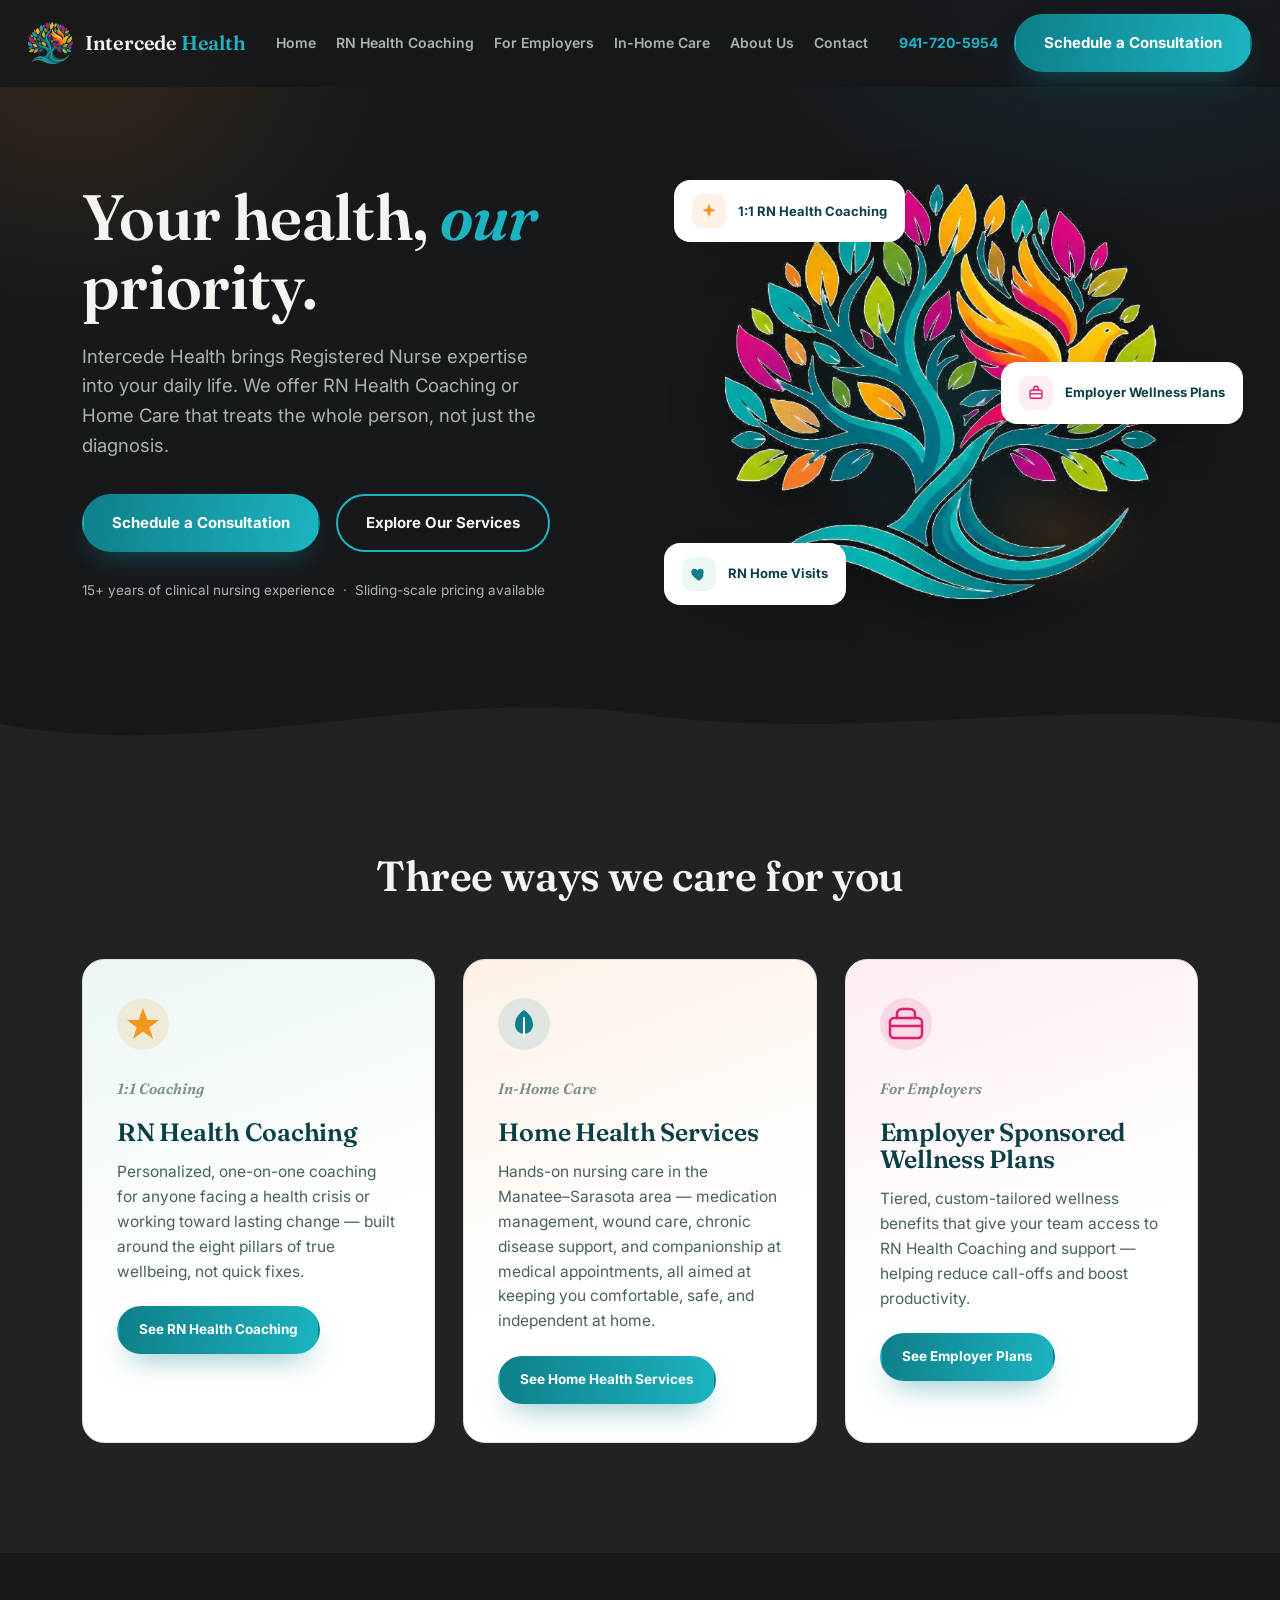
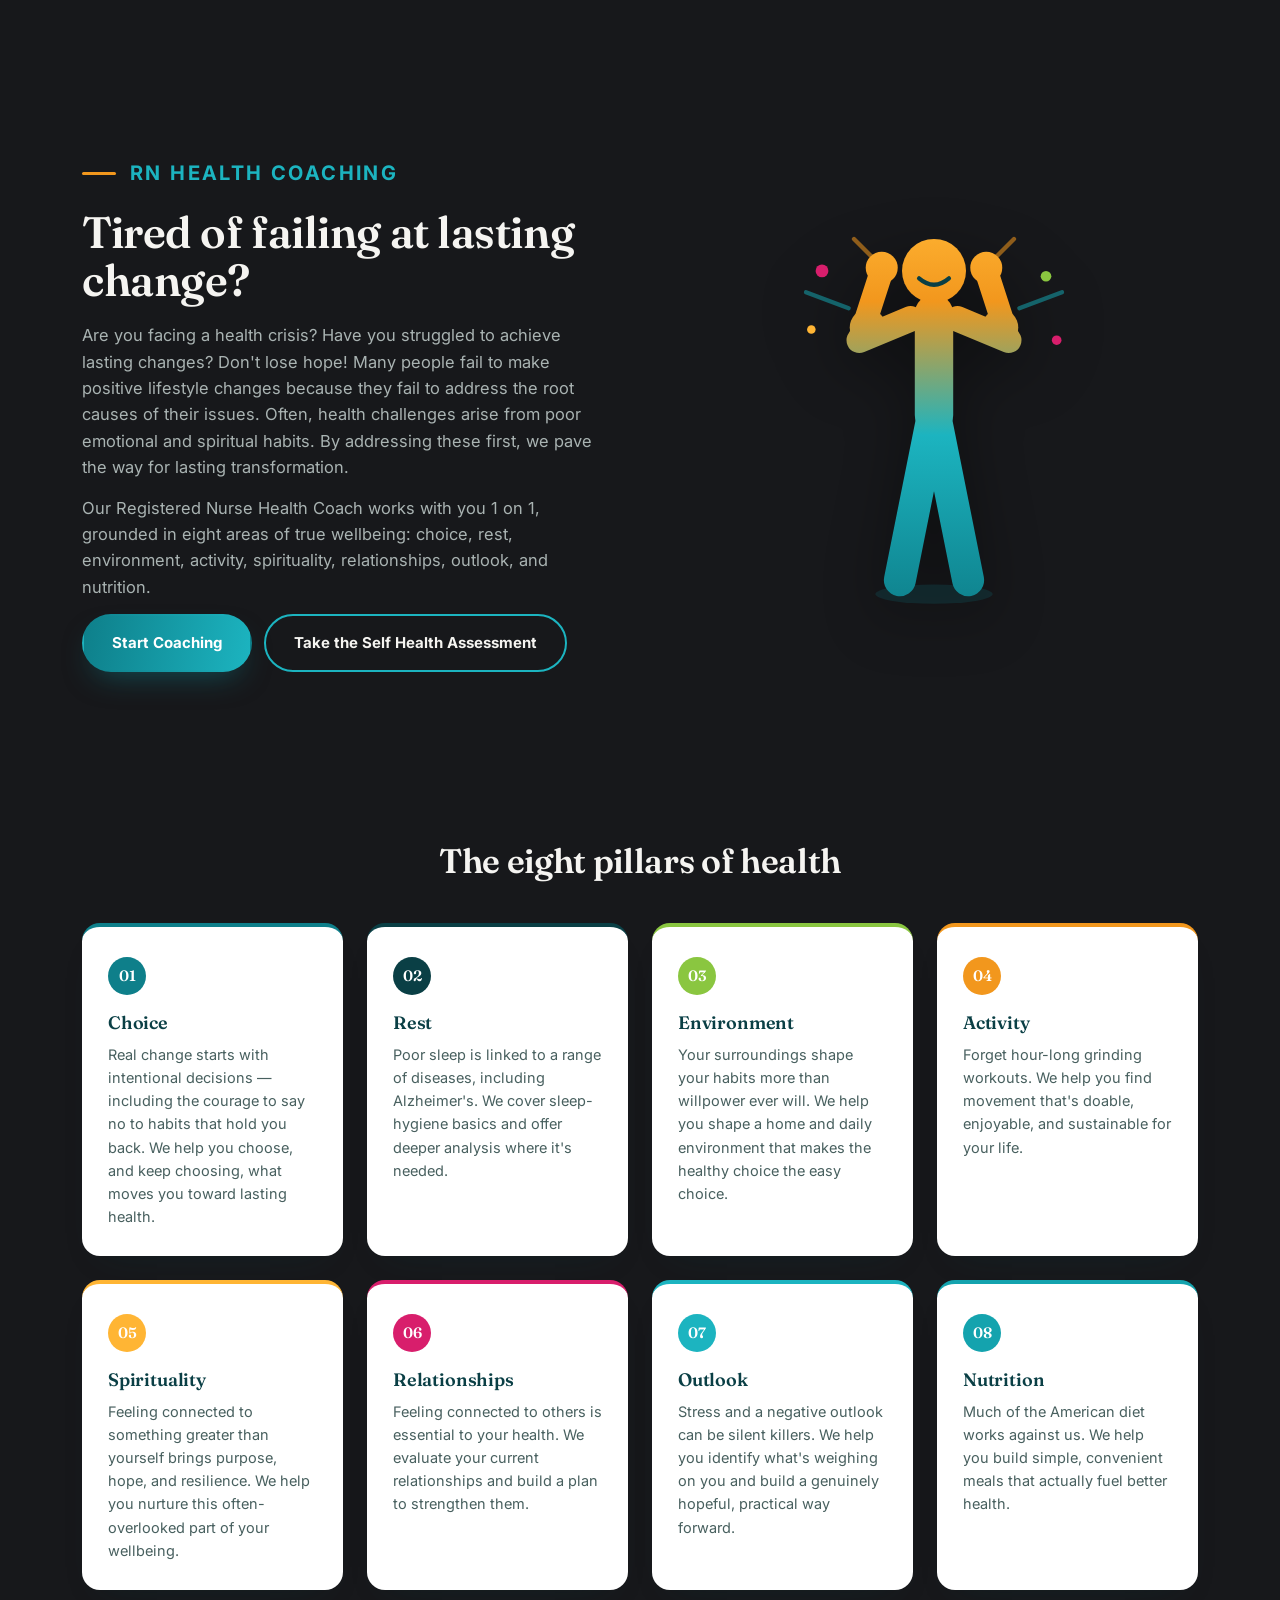
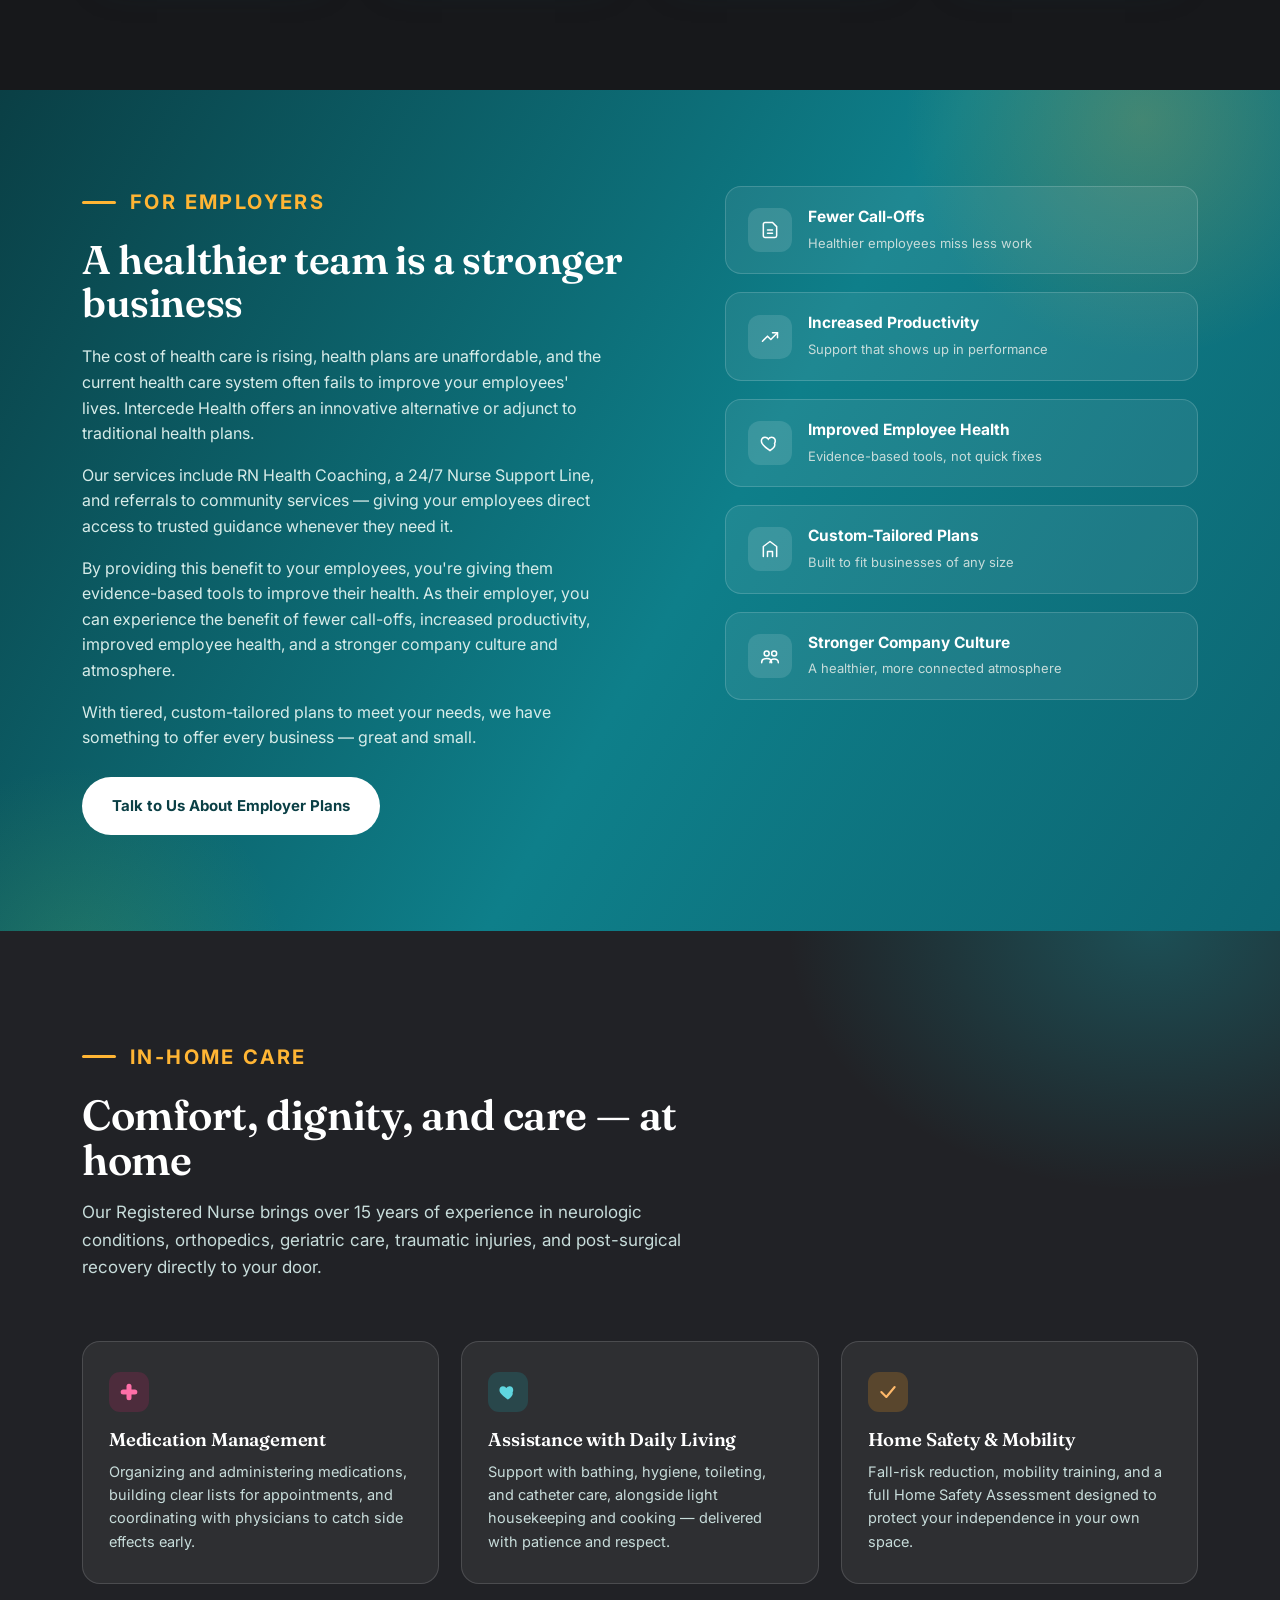
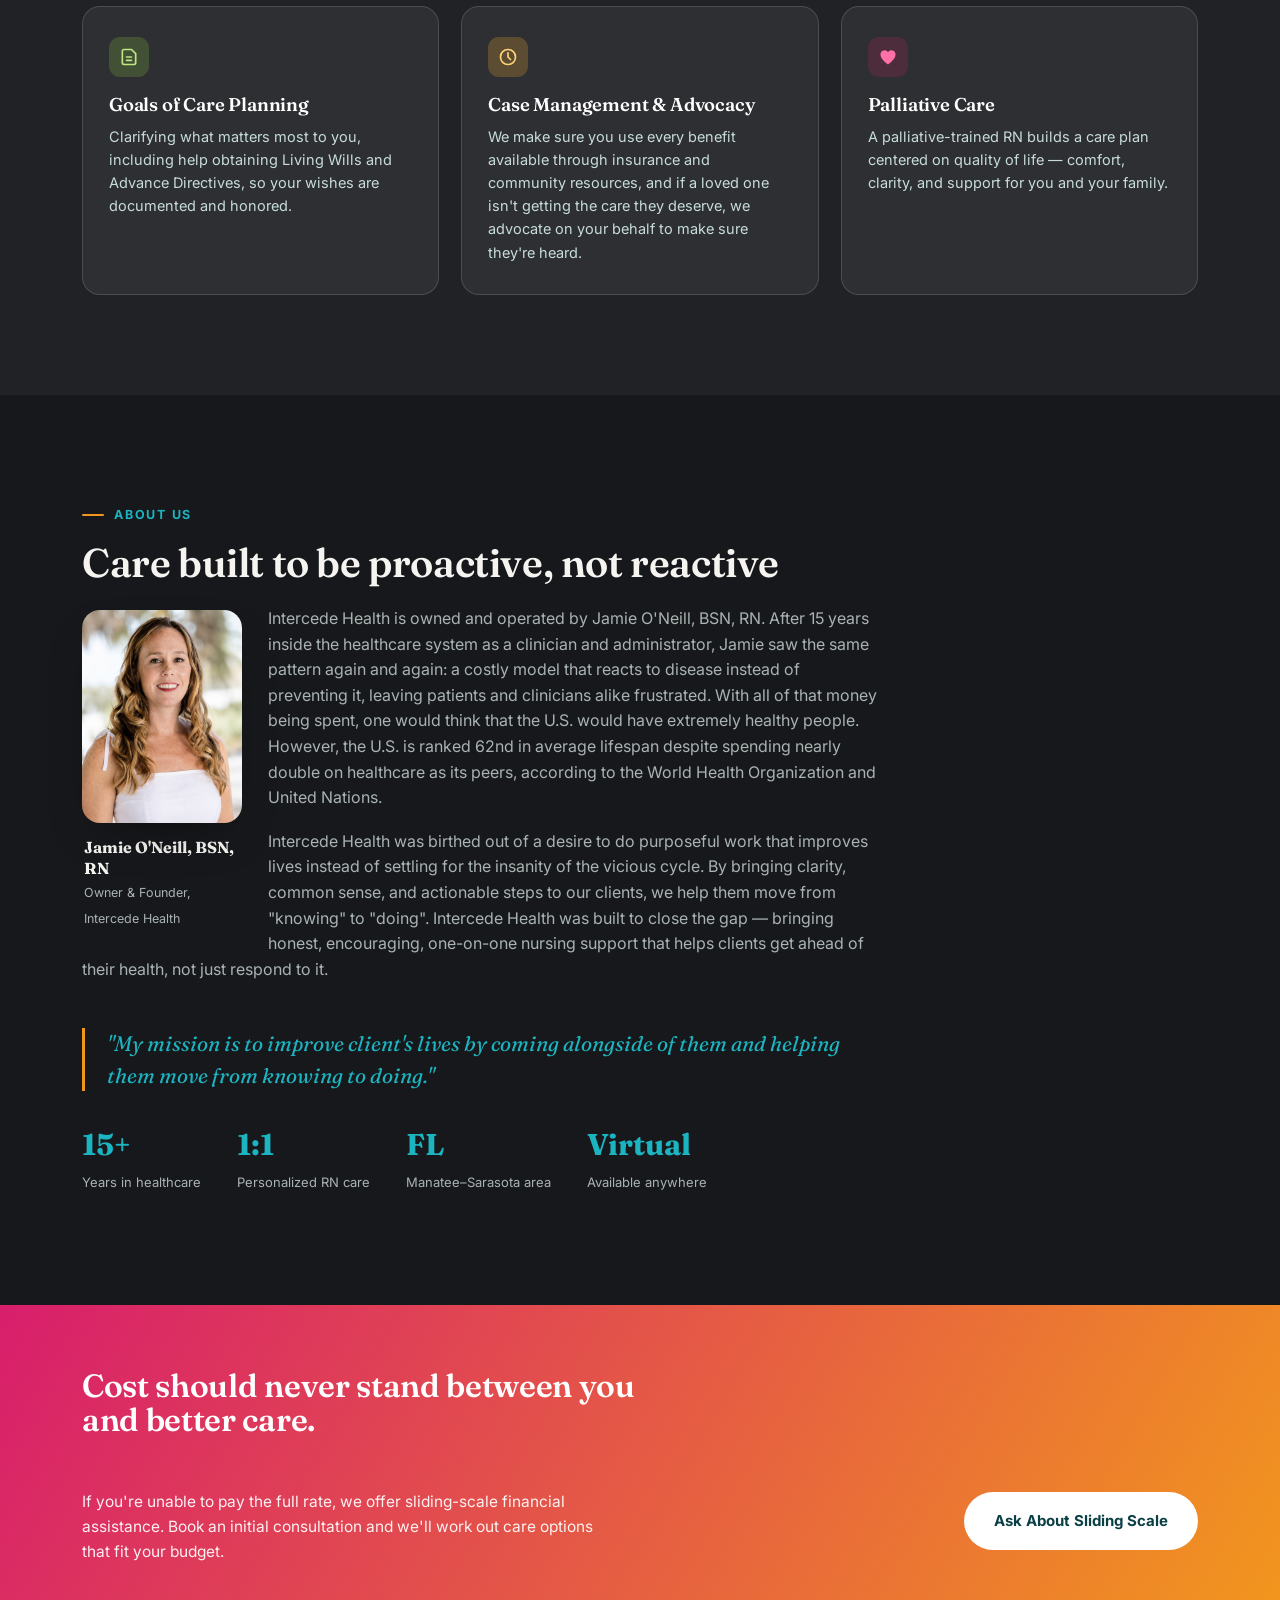
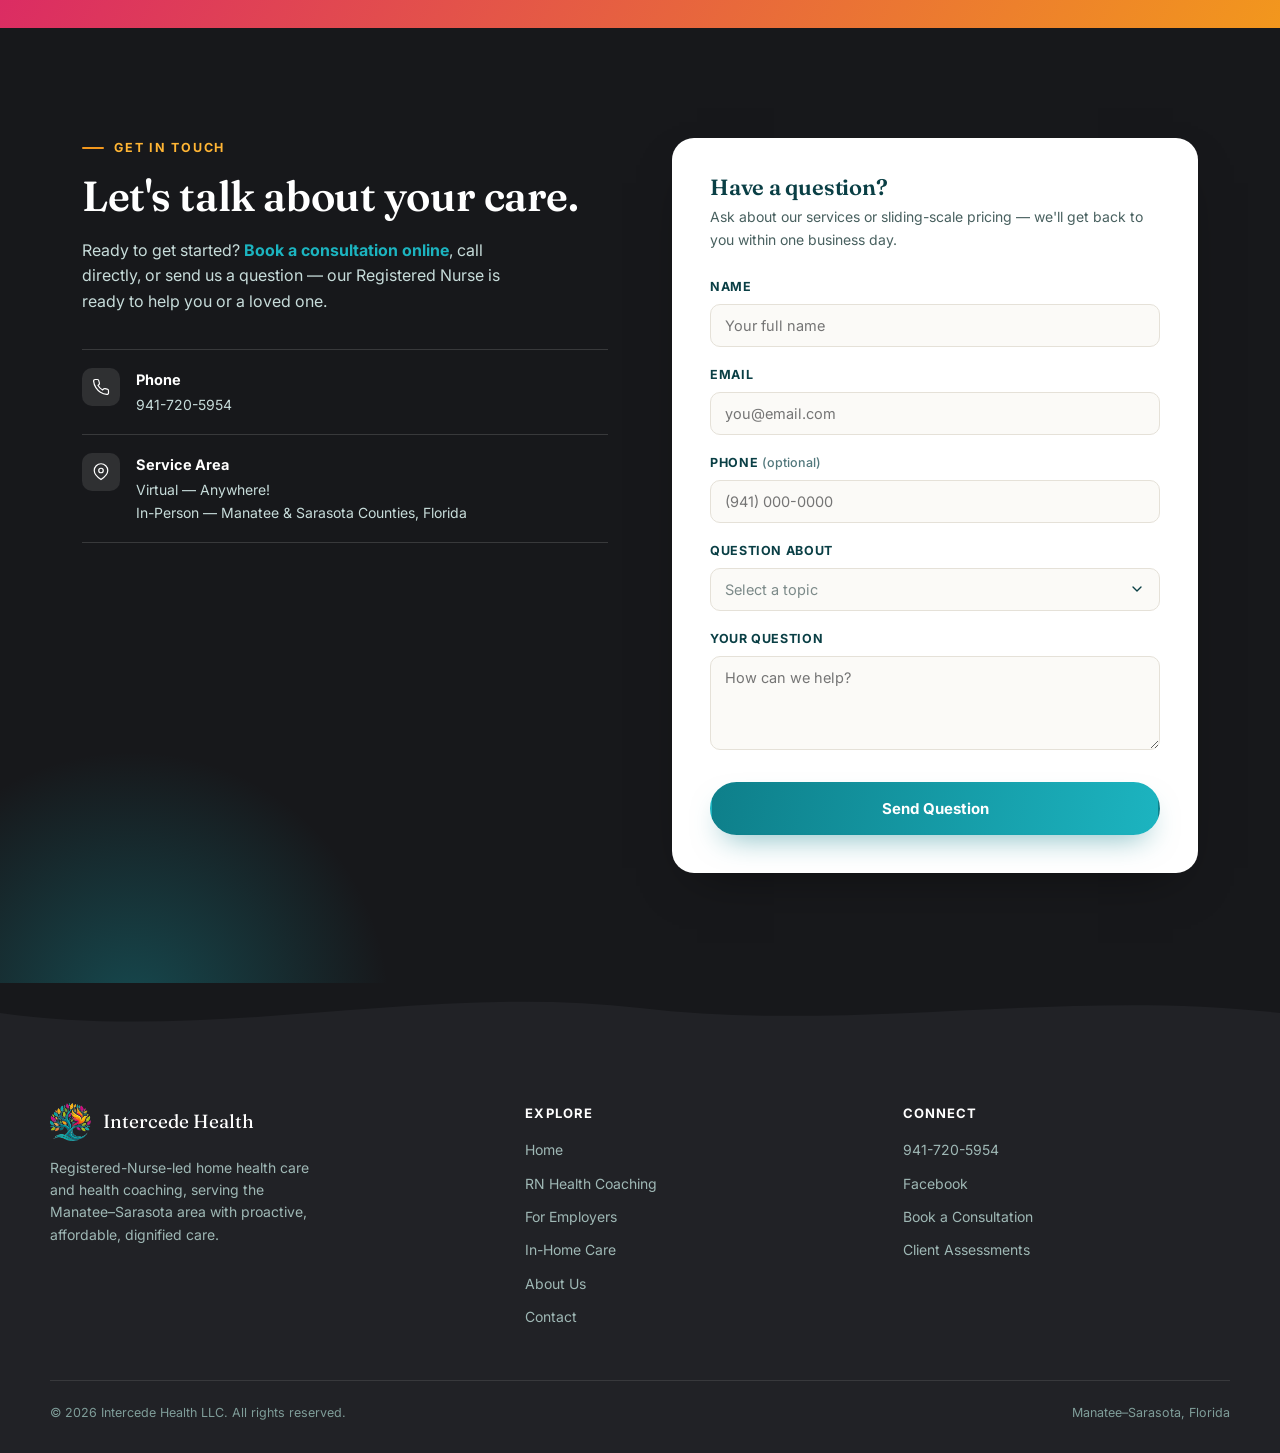
==== commit 8574e314: "Add files via upload" ====
--- a/index.html
+++ b/index.html
@@ -70,6 +70,9 @@
     display:inline-block;
     border-radius:2px;
   }
+  .eyebrow.eyebrow-lg{font-size:20px;letter-spacing:0.12em;gap:14px;margin-bottom:20px;}
+  .eyebrow.eyebrow-lg::before{width:34px;height:3px;}
+  @media (max-width:600px){ .eyebrow.eyebrow-lg{font-size:17px;} }
   section{position:relative;}
   .btn{
     display:inline-flex;
@@ -115,14 +118,14 @@
   header.scrolled{border-bottom-color:var(--line);background:rgba(23,24,27,0.95);}
   .nav{
     display:flex;align-items:center;justify-content:space-between;
-    padding:14px 28px;max-width:1180px;margin:0 auto;
+    padding:14px 28px;max-width:1280px;margin:0 auto;
     gap:20px;
   }
   .brand{display:flex;align-items:center;gap:12px;flex:none;}
   .brand img{height:42px;width:auto;}
   .brand-word{font-family:'Fraunces',serif;font-weight:600;font-size:20px;color:var(--heading);letter-spacing:-0.01em;white-space:nowrap;}
   .brand-word span{color:var(--teal-bright);}
-  nav.links{display:flex;align-items:center;gap:22px;flex:none;}
+  nav.links{display:flex;align-items:center;gap:20px;flex:none;}
   nav.links a{
     font-size:14px;font-weight:600;color:var(--ink-soft);
     position:relative;padding:4px 0;white-space:nowrap;
@@ -187,6 +190,9 @@
   .float-card.c2{top:80%;left:-6%;animation-delay:1.4s;}
   .float-card .ic{width:34px;height:34px;border-radius:10px;display:flex;align-items:center;justify-content:center;flex:none;}
   @keyframes bob{0%,100%{transform:translateY(0);}50%{transform:translateY(-10px);}}
+  /* keep the Employer badge on-screen on tablets / small laptops */
+  @media (min-width:981px) and (max-width:1240px){ .float-card.c3{right:-1%;} }
+  @media (max-width:420px){ .float-card.c3{right:-4%;} }
 
   /* ---------- WAVE DIVIDER ---------- */
   .wave-div{display:block;width:100%;line-height:0;}
@@ -415,7 +421,7 @@
     .float-card{animation:none;}
   }
 
-  @media (max-width:1200px){
+  @media (max-width:1260px){
     nav.links,.nav-phone{display:none;}
     .nav-cta .btn-primary{display:none;}
     .burger{display:block;}
@@ -458,7 +464,7 @@
     </a>
     <nav class="links">
       <a href="#home">Home</a>
-      <a href="#health-coaching">Health Coaching</a>
+      <a href="#health-coaching">RN Health Coaching</a>
       <a href="#employers">For Employers</a>
       <a href="#in-home-care">In-Home Care</a>
       <a href="#about">About Us</a>
@@ -466,7 +472,7 @@
     </nav>
     <div class="nav-cta">
       <a href="tel:19417205954" class="nav-phone">941-720-5954</a>
-      <a href="#contact" class="btn btn-primary">Schedule a Consultation</a>
+      <a href="https://bookings.cloud.microsoft/book/IntercedeHealth1@intercede-health.com/" target="_blank" rel="noopener" class="btn btn-primary">Schedule a Consultation</a>
       <button class="burger" id="burgerBtn" aria-label="Open menu"><span></span><span></span><span></span></button>
     </div>
   </div>
@@ -474,7 +480,7 @@
 
 <div class="mobile-panel" id="mobilePanel">
   <a href="#home">Home</a>
-  <a href="#health-coaching">Health Coaching</a>
+  <a href="#health-coaching">RN Health Coaching</a>
   <a href="#employers">For Employers</a>
   <a href="#in-home-care">In-Home Care</a>
   <a href="#about">About Us</a>
@@ -489,9 +495,9 @@
     <div class="hero-grid">
       <div class="reveal in">
         <h1>Your health, <em>our</em> priority.</h1>
-        <p class="lead">Intercede Health brings Registered Nurse expertise into your daily life. We offer Health Coaching or Home Care that treats the whole person, not just the diagnosis.</p>
+        <p class="lead">Intercede Health brings Registered Nurse expertise into your daily life. We offer RN Health Coaching or Home Care that treats the whole person, not just the diagnosis.</p>
         <div class="hero-actions">
-          <a href="#contact" class="btn btn-primary">Schedule a Consultation</a>
+          <a href="https://bookings.cloud.microsoft/book/IntercedeHealth1@intercede-health.com/" target="_blank" rel="noopener" class="btn btn-primary">Schedule a Consultation</a>
           <a href="#in-home-care" class="btn btn-ghost">Explore Our Services</a>
         </div>
         <div class="hero-note">15+ years of clinical nursing experience &nbsp;·&nbsp; Sliding-scale pricing available</div>
@@ -505,7 +511,7 @@
           <div class="ic" style="background:#fdf1e6;">
             <svg width="18" height="18" viewBox="0 0 24 24" fill="none"><path d="M12 2l2.4 6.6L21 11l-6.6 2.4L12 20l-2.4-6.6L3 11l6.6-2.4L12 2z" fill="#f2971d"/></svg>
           </div>
-          1:1 Health Coaching
+          1:1 RN Health Coaching
         </a>
         <a href="#in-home-care" class="float-card c2">
           <div class="ic" style="background:#eaf7f5;">
@@ -537,10 +543,10 @@
       <div class="pillars-two">
         <div class="pillar-card a reveal">
           <svg class="leaf-ic" viewBox="0 0 52 52" fill="none"><circle cx="26" cy="26" r="26" fill="#f2971d" opacity="0.14"/><path d="M26 10l4.5 12H42l-9.7 7.4L36 41 26 33.4 16 41l3.7-11.6L10 22h11.5L26 10z" fill="#f2971d"/></svg>
-          <span class="pillar-num">Health Coaching</span>
+          <span class="pillar-num">1:1 Coaching</span>
           <h3>RN Health Coaching</h3>
           <p>Personalized, one-on-one coaching for anyone facing a health crisis or working toward lasting change — built around the eight pillars of true wellbeing, not quick fixes.</p>
-          <a href="#health-coaching" class="btn btn-primary">See Health Coaching</a>
+          <a href="#health-coaching" class="btn btn-primary">See RN Health Coaching</a>
         </div>
         <div class="pillar-card b reveal">
           <svg class="leaf-ic" viewBox="0 0 52 52" fill="none"><circle cx="26" cy="26" r="26" fill="#0e7f8a" opacity="0.12"/><path d="M26 12c6 4 9 9 9 15a9 9 0 0 1-18 0c0-6 3-11 9-15z" fill="#0e7f8a"/><path d="M26 20v18" stroke="#fff" stroke-width="2" stroke-linecap="round"/></svg>
@@ -565,12 +571,12 @@
     <div class="wrap">
       <div class="coach-top">
         <div class="reveal">
-          <div class="eyebrow">Health Coaching</div>
+          <div class="eyebrow eyebrow-lg">RN Health Coaching</div>
           <h2>Tired of failing at lasting change?</h2>
           <p>Are you facing a health crisis? Have you struggled to achieve lasting changes? Don't lose hope! Many people fail to make positive lifestyle changes because they fail to address the root causes of their issues. Often, health challenges arise from poor emotional and spiritual habits. By addressing these first, we pave the way for lasting transformation.</p>
           <p>Our Registered Nurse Health Coach works with you 1 on 1, grounded in eight areas of true wellbeing: choice, rest, environment, activity, spirituality, relationships, outlook, and nutrition.</p>
           <div style="display:flex;flex-wrap:wrap;gap:12px;margin-top:12px;">
-            <a href="#contact" class="btn btn-primary">Start Coaching</a>
+            <a href="https://bookings.cloud.microsoft/book/IntercedeHealth1@intercede-health.com/" target="_blank" rel="noopener" class="btn btn-primary">Start Coaching</a>
             <a href="health-check-in.html" class="btn btn-ghost">Take the Self Health Assessment</a>
           </div>
         </div>
@@ -679,13 +685,13 @@
   <section class="employers" id="employers">
     <div class="wrap employers-grid">
       <div class="reveal">
-        <div class="eyebrow">For Employers</div>
+        <div class="eyebrow eyebrow-lg">For Employers</div>
         <h2>A healthier team is a stronger business</h2>
         <p>The cost of health care is rising, health plans are unaffordable, and the current health care system often fails to improve your employees' lives. Intercede Health offers an innovative alternative or adjunct to traditional health plans.</p>
         <p>Our services include RN Health Coaching, a 24/7 Nurse Support Line, and referrals to community services — giving your employees direct access to trusted guidance whenever they need it.</p>
         <p>By providing this benefit to your employees, you're giving them evidence-based tools to improve their health. As their employer, you can experience the benefit of fewer call-offs, increased productivity, improved employee health, and a stronger company culture and atmosphere.</p>
         <p>With tiered, custom-tailored plans to meet your needs, we have something to offer every business — great and small.</p>
-        <a href="#contact" class="btn btn-light">Talk to Us About Employer Plans</a>
+        <a href="https://bookings.cloud.microsoft/book/IntercedeHealth1@intercede-health.com/" target="_blank" rel="noopener" class="btn btn-light">Talk to Us About Employer Plans</a>
       </div>
 
       <div class="employer-stats reveal">
@@ -732,7 +738,7 @@
   <section class="services" id="in-home-care">
     <div class="wrap">
       <div class="intro-head reveal" style="margin-left:0;text-align:left;max-width:640px;">
-        <div class="eyebrow">In-Home Care</div>
+        <div class="eyebrow eyebrow-lg">In-Home Care</div>
         <h2>Comfort, dignity, and care — at home</h2>
         <p>Our Registered Nurse brings over 15 years of experience in neurologic conditions, orthopedics, geriatric care, traumatic injuries, and post-surgical recovery directly to your door.</p>
       </div>
@@ -819,7 +825,7 @@
     <div class="wrap scale-inner">
       <h3 class="reveal">Cost should never stand between you and better care.</h3>
       <p class="reveal">If you're unable to pay the full rate, we offer sliding-scale financial assistance. Book an initial consultation and we'll work out care options that fit your budget.</p>
-      <a href="#contact" class="btn btn-light reveal">Ask About Sliding Scale</a>
+      <a href="#contact" class="btn btn-light reveal" data-topic="Sliding-Scale Pricing">Ask About Sliding Scale</a>
     </div>
   </section>
 
@@ -829,7 +835,7 @@
       <div class="contact-copy reveal">
         <div class="eyebrow" style="color:var(--gold);">Get In Touch</div>
         <h2>Let's talk about your care.</h2>
-        <p>Reach out for a free consultation, or call directly — our Registered Nurse is ready to help you or a loved one get started.</p>
+        <p>Ready to get started? <a href="https://bookings.cloud.microsoft/book/IntercedeHealth1@intercede-health.com/" target="_blank" rel="noopener" style="color:var(--teal-bright);font-weight:700;">Book a consultation online</a>, call directly, or send us a question — our Registered Nurse is ready to help you or a loved one.</p>
 
         <div class="info-row">
           <div class="info-ic"><svg width="18" height="18" viewBox="0 0 24 24" fill="none"><path d="M22 16.92v3a2 2 0 0 1-2.18 2 19.8 19.8 0 0 1-8.63-3.07 19.5 19.5 0 0 1-6-6 19.8 19.8 0 0 1-3.07-8.67A2 2 0 0 1 4.11 2h3a2 2 0 0 1 2 1.72c.13.96.36 1.9.68 2.81a2 2 0 0 1-.45 2.11L8.09 9.91a16 16 0 0 0 6 6l1.27-1.27a2 2 0 0 1 2.11-.45c.9.32 1.85.55 2.81.68A2 2 0 0 1 22 16.92z" stroke="#fff" stroke-width="1.6"/></svg></div>
@@ -850,8 +856,8 @@
 
       <form class="form-card reveal" id="bookingForm" action="https://formspree.io/f/xyegvkga" method="POST" onsubmit="return handleBookingSubmit(event);" novalidate>
         <div id="bookingFields">
-          <h3>Request an appointment</h3>
-          <p class="sub">Tell us when works for you — we'll confirm your appointment within one business day.</p>
+          <h3>Have a question?</h3>
+          <p class="sub">Ask about our services or sliding-scale pricing — we'll get back to you within one business day.</p>
           <div class="field">
             <label for="name">Name</label>
             <input id="name" name="name" type="text" placeholder="Your full name" autocomplete="name" required>
@@ -861,54 +867,38 @@
             <input id="email" name="email" type="email" placeholder="you@email.com" autocomplete="email" required>
           </div>
           <div class="field">
-            <label for="phone">Phone</label>
-            <input id="phone" name="phone" type="tel" placeholder="(941) 000-0000" autocomplete="tel" required>
+            <label for="phone">Phone <span style="text-transform:none;letter-spacing:0;font-weight:500;opacity:.7;">(optional)</span></label>
+            <input id="phone" name="phone" type="tel" placeholder="(941) 000-0000" autocomplete="tel">
           </div>
           <div class="field">
-            <label for="service">Service Interested In</label>
-            <select id="service" name="service" required>
-              <option value="" disabled selected>Select a service</option>
+            <label for="service">Question About</label>
+            <select id="service" name="topic" required>
+              <option value="" disabled selected>Select a topic</option>
+              <option value="General Question">General question</option>
+              <option value="Sliding-Scale Pricing">Sliding-scale pricing</option>
               <option value="Health Coaching">RN Health Coaching</option>
               <option value="In-Home Care">In-Home Care</option>
-              <option value="Employer Services">Employer Services</option>
-              <option value="Not Sure">Not sure yet</option>
+              <option value="Employer Services">Employer Wellness Plans</option>
             </select>
           </div>
-          <div class="field-row">
-            <div class="field">
-              <label for="date">Preferred Date</label>
-              <input id="date" name="preferred_date" type="date" required>
-            </div>
-            <div class="field">
-              <label for="time">Preferred Time</label>
-              <select id="time" name="preferred_time" required>
-                <option value="" disabled selected>Select a time</option>
-                <option value="Morning (9–12)">Morning (9–12)</option>
-                <option value="Early Afternoon (12–3)">Early Afternoon (12–3)</option>
-                <option value="Late Afternoon (3–5)">Late Afternoon (3–5)</option>
-                <option value="After Hours">After Hours (upon request)</option>
-              </select>
-            </div>
-          </div>
-          <p class="field-note" id="dateNote"></p>
           <div class="field">
-            <label for="msg">Anything else we should know?</label>
-            <textarea id="msg" name="message" rows="3" placeholder="Tell us about your care needs (optional)"></textarea>
+            <label for="msg">Your Question</label>
+            <textarea id="msg" name="message" rows="4" placeholder="How can we help?" required></textarea>
           </div>
 
           <!-- Formspree config: email subject line + spam honeypot (leave these as-is) -->
-          <input type="hidden" name="_subject" value="New Appointment Request — Intercede Health">
+          <input type="hidden" name="_subject" value="New Question — Intercede Health">
           <input type="text" name="_gotcha" style="display:none" tabindex="-1" autocomplete="off">
-          <button type="submit" class="btn btn-primary" id="bookingSubmitBtn">Request Appointment</button>
-          <p class="field-error" id="bookingError">Something went wrong sending your request — please call us at <a href="tel:19417205954">941-720-5954</a> or try again.</p>
+          <button type="submit" class="btn btn-primary" id="bookingSubmitBtn">Send Question</button>
+          <p class="field-error" id="bookingError">Something went wrong sending your message — please call us at <a href="tel:19417205954">941-720-5954</a> or try again.</p>
         </div>
 
         <div class="form-success" id="bookingSuccess">
           <div class="check">
             <svg width="26" height="26" viewBox="0 0 24 24" fill="none"><path d="M20 6L9 17l-5-5" stroke="#5a9a1f" stroke-width="2.5" stroke-linecap="round" stroke-linejoin="round"/></svg>
           </div>
-          <h3>Appointment requested</h3>
-          <p id="bookingSummary">We'll reach out to confirm your appointment shortly.</p>
+          <h3>Question sent</h3>
+          <p id="bookingSummary">We'll get back to you within one business day.</p>
         </div>
       </form>
     </div>
@@ -931,7 +921,7 @@
     <div class="foot-col">
       <h5>Explore</h5>
       <a href="#home">Home</a>
-      <a href="#health-coaching">Health Coaching</a>
+      <a href="#health-coaching">RN Health Coaching</a>
       <a href="#employers">For Employers</a>
       <a href="#in-home-care">In-Home Care</a>
       <a href="#about">About Us</a>
@@ -941,7 +931,7 @@
       <h5>Connect</h5>
       <a href="tel:19417205954">941-720-5954</a>
       <a href="https://www.facebook.com/1221563171030757" target="_blank" rel="noopener">Facebook</a>
-      <a href="#contact">Book a Consultation</a>
+      <a href="https://bookings.cloud.microsoft/book/IntercedeHealth1@intercede-health.com/" target="_blank" rel="noopener">Book a Consultation</a>
       <a href="assessments.html">Client Assessments</a>
     </div>
   </div>
@@ -978,34 +968,14 @@
   }, { threshold: 0.15 });
   document.querySelectorAll('.reveal').forEach(el => observer.observe(el));
 
-  // ---- Appointment booking form ----
-  const dateInput = document.getElementById('date');
-  const dateNote = document.getElementById('dateNote');
-
-  if (dateInput) {
-    // don't allow picking a date in the past
-    const today = new Date();
-    const yyyy = today.getFullYear();
-    const mm = String(today.getMonth() + 1).padStart(2, '0');
-    const dd = String(today.getDate()).padStart(2, '0');
-    dateInput.min = `${yyyy}-${mm}-${dd}`;
-
-    dateInput.addEventListener('change', () => {
-      if (!dateInput.value) { dateNote.textContent = ''; dateNote.style.color = ''; return; }
-      // parse as local date to avoid timezone shift
-      const [y, m, d] = dateInput.value.split('-').map(Number);
-      const picked = new Date(y, m - 1, d);
-      if (picked.getDay() === 0) {
-        dateNote.textContent = "We're closed Sundays — please choose Monday–Saturday instead.";
-        dateNote.style.color = '#c0392b';
-        dateInput.setCustomValidity('We are closed on Sundays.');
-      } else {
-        dateNote.textContent = '';
-        dateNote.style.color = '';
-        dateInput.setCustomValidity('');
-      }
+  // ---- Questions form ----
+  // "Ask About Sliding Scale" (and any link with data-topic) preselects the topic
+  document.querySelectorAll('a[data-topic]').forEach(link => {
+    link.addEventListener('click', () => {
+      const sel = document.getElementById('service');
+      if (sel) sel.value = link.dataset.topic;
     });
-  }
+  });
 
   function handleBookingSubmit(event) {
     event.preventDefault();
@@ -1017,9 +987,6 @@
     }
 
     const name = document.getElementById('name').value.trim();
-    const service = document.getElementById('service').value;
-    const date = document.getElementById('date').value;
-    const time = document.getElementById('time').value;
 
     const btn = document.getElementById('bookingSubmitBtn');
     const errorNote = document.getElementById('bookingError');
@@ -1035,22 +1002,19 @@
       .then((response) => {
         if (!response.ok) throw new Error('submission failed');
 
-        const [y, m, d] = date.split('-').map(Number);
-        const prettyDate = new Date(y, m - 1, d).toLocaleDateString(undefined, { weekday: 'long', month: 'long', day: 'numeric' });
-
         document.getElementById('bookingSummary').textContent =
-          `Thanks, ${name}! We've noted your request for ${service} on ${prettyDate}, ${time}. We'll call or email to confirm.`;
+          `Thanks, ${name}! We'll get back to you within one business day.`;
 
         document.getElementById('bookingFields').style.display = 'none';
         document.getElementById('bookingSuccess').classList.add('show');
       })
       .catch(() => {
         btn.disabled = false;
-        btn.textContent = 'Request Appointment';
+        btn.textContent = 'Send Question';
         if (errorNote) {
           errorNote.style.display = 'block';
         } else {
-          alert("Something went wrong sending your request — please call us at 941-720-5954 or try again.");
+          alert("Something went wrong sending your message — please call us at 941-720-5954 or try again.");
         }
       });
 
